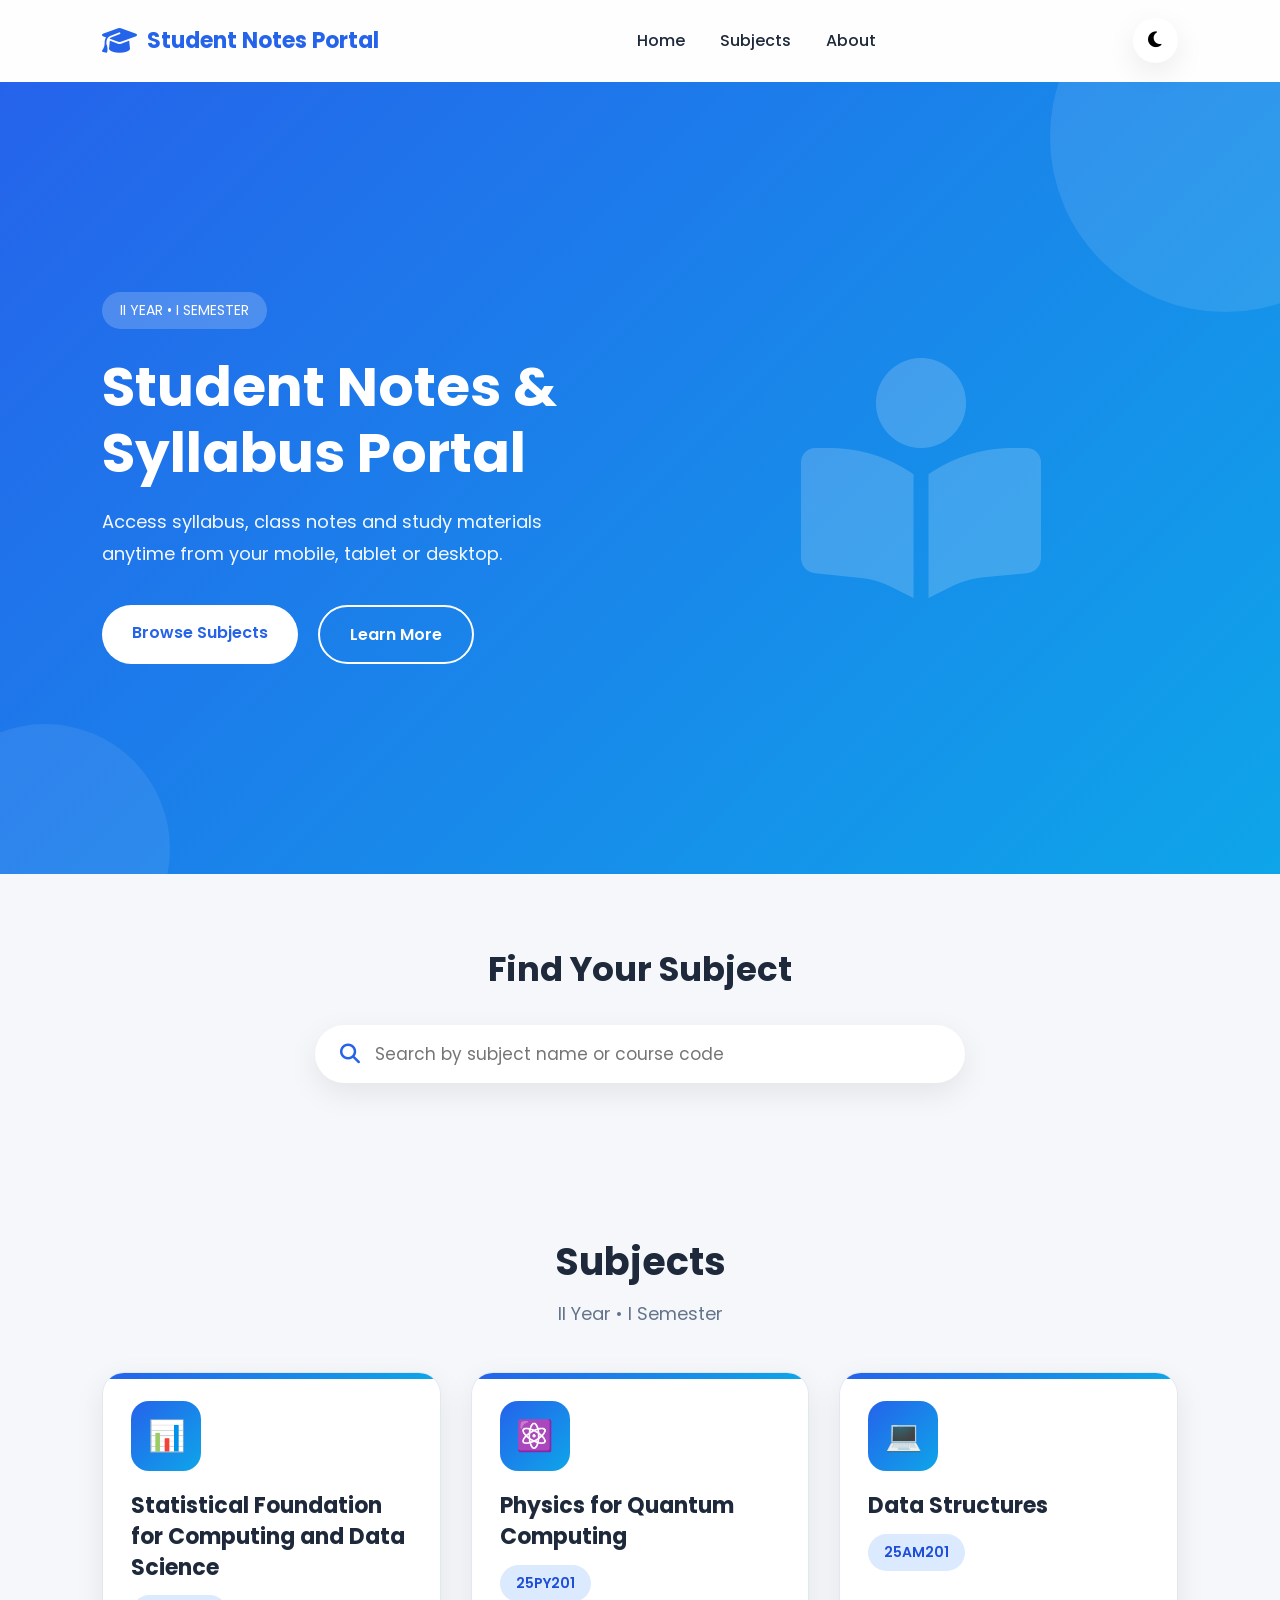
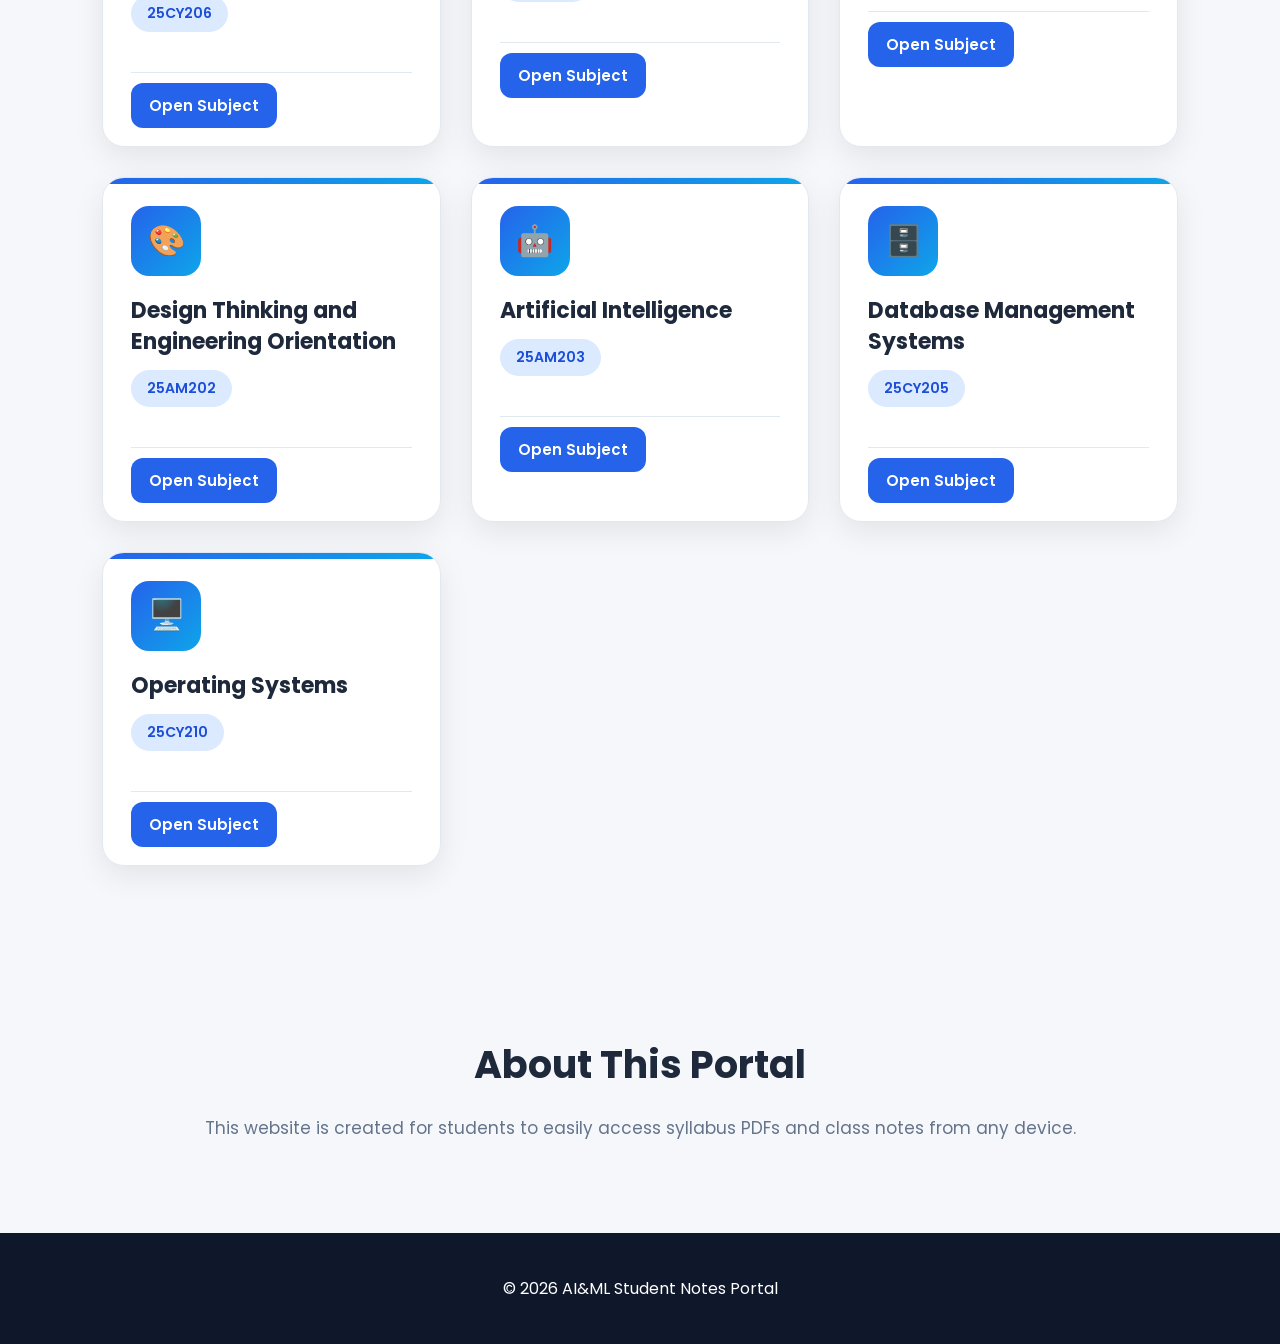
==== index.html @ 7b6be90b "Update index.html" ====
<!DOCTYPE html>
<html lang="en">

<head>

    <meta charset="UTF-8">
    <meta name="viewport" content="width=device-width, initial-scale=1.0">

    <title>Student Notes Portal</title>

    <meta name="description" content="II Year I Semester Student Notes Portal">

    <!-- Google Font -->

    <link rel="preconnect" href="https://fonts.googleapis.com">

    <link rel="preconnect" href="https://fonts.gstatic.com" crossorigin>

    <link href="https://fonts.googleapis.com/css2?family=Poppins:wght@300;400;500;600;700;800&display=swap" rel="stylesheet">

    <!-- Font Awesome -->

    <link rel="stylesheet"
        href="https://cdnjs.cloudflare.com/ajax/libs/font-awesome/6.7.2/css/all.min.css">

    <!-- CSS -->

    <link rel="stylesheet" href="css/style.css">

</head>

<body>

    <!-- ================= NAVBAR ================= -->

    <header class="navbar">

        <div class="logo">

            <i class="fa-solid fa-graduation-cap"></i>

            <span>Student Notes Portal</span>

        </div>

        <nav>

            <ul id="navMenu">

                <li><a href="#">Home</a></li>

                <li><a href="#subjects">Subjects</a></li>

                <li><a href="#about">About</a></li>

            </ul>

        </nav>

        <button id="themeToggle">

            <i class="fa-solid fa-moon"></i>

        </button>

        <button id="menuBtn">

            <i class="fa-solid fa-bars"></i>

        </button>

    </header>



    <!-- ================= HERO ================= -->

    <section class="hero">

        <div class="hero-text">

            <span class="semester">

                II YEAR • I SEMESTER

            </span>

            <h1>

                Student Notes & Syllabus Portal

            </h1>

            <p>

                Access syllabus, class notes and study materials
                anytime from your mobile, tablet or desktop.

            </p>

            <div class="hero-buttons">

                <a href="#subjects" class="primary-btn">

                    Browse Subjects

                </a>

                <a href="#about" class="secondary-btn">

                    Learn More

                </a>

            </div>

        </div>

        <div class="hero-image">

            <i class="fa-solid fa-book-open-reader"></i>

        </div>

    </section>



    <!-- ================= SEARCH ================= -->

    <section class="search-section">

        <h2>

            Find Your Subject

        </h2>

        <div class="search-box">

            <i class="fa-solid fa-magnifying-glass"></i>

            <input
                type="text"
                id="searchInput"
                placeholder="Search by subject name or course code">

        </div>

    </section>



    <!-- ================= SUBJECTS ================= -->

    <section id="subjects">

        <div class="section-heading">

            <h2>

                Subjects

            </h2>

            <p>

                II Year • I Semester

            </p>

        </div>

        <!-- JavaScript will generate all cards here -->

        <div id="subjectsContainer" class="subjects-grid"></div>

    </section>



    <!-- ================= ABOUT ================= -->

    <section id="about">

        <h2>

            About This Portal

        </h2>

        <p>

            This website is created for students to easily access
            syllabus PDFs and class notes from any device.

        </p>

    </section>



    <!-- ================= FOOTER ================= -->

    <footer>

        <p>

            © 2026 AI&ML Student Notes Portal

        </p>

    </footer>



    <!-- JavaScript -->

    <script src="js/subjects.js"></script>

    <script src="js/script.js"></script>

</body>

</html>
---- css/style.css ----
/* ===================================================
   STUDENT NOTES PORTAL
   STYLE.CSS - PART 1
   Author : ChatGPT
=================================================== */

/* Google Font */
@import url('https://fonts.googleapis.com/css2?family=Poppins:wght@300;400;500;600;700;800&display=swap');

/* =======================
        CSS VARIABLES
======================= */

:root{

    --primary:#2563eb;
    --primary-dark:#1d4ed8;
    --secondary:#0ea5e9;
    --success:#22c55e;
    --warning:#f59e0b;
    --danger:#ef4444;

    --background:#f5f7fb;
    --card:#ffffff;
    --text:#1e293b;
    --text-light:#64748b;
    --border:#e2e8f0;

    --shadow:0 10px 30px rgba(0,0,0,.08);

    --radius:18px;

    --transition:.3s ease;

}

/* Dark Mode */

body.dark{

    --background:#0f172a;
    --card:#1e293b;
    --text:#ffffff;
    --text-light:#cbd5e1;
    --border:#334155;

}

/* =======================
        RESET
======================= */

*{
    margin:0;
    padding:0;
    box-sizing:border-box;
}

html{
    scroll-behavior:smooth;
}

body{

    font-family:"Poppins",sans-serif;

    background:var(--background);

    color:var(--text);

    transition:.3s;

    overflow-x:hidden;

}

/* Scrollbar */

::-webkit-scrollbar{

    width:10px;

}

::-webkit-scrollbar-thumb{

    background:var(--primary);

    border-radius:20px;

}

/* =======================
        NAVBAR
======================= */

.navbar{

    position:sticky;

    top:0;

    z-index:999;

    display:flex;

    justify-content:space-between;

    align-items:center;

    padding:18px 8%;

    background:rgba(255,255,255,.85);

    backdrop-filter:blur(15px);

    border-bottom:1px solid rgba(255,255,255,.2);

}

.dark .navbar{

    background:rgba(15,23,42,.85);

}

.logo{

    display:flex;

    align-items:center;

    gap:10px;

    font-size:22px;

    font-weight:700;

    color:var(--primary);

}

.logo i{

    font-size:28px;

}

nav ul{

    display:flex;

    list-style:none;

    gap:35px;

}

nav ul li a{

    text-decoration:none;

    color:var(--text);

    font-weight:500;

    transition:.3s;

}

nav ul li a:hover{

    color:var(--primary);

}

#themeToggle,
#menuBtn{

    border:none;

    background:var(--card);

    width:45px;

    height:45px;

    border-radius:50%;

    cursor:pointer;

    font-size:18px;

    box-shadow:var(--shadow);

    transition:.3s;

}

#themeToggle:hover,
#menuBtn:hover{

    transform:scale(1.08);

}

#menuBtn{

    display:none;

}

/* =======================
          HERO
======================= */

.hero{

    min-height:88vh;

    display:grid;

    grid-template-columns:1fr 1fr;

    align-items:center;

    gap:50px;

    padding:80px 8%;

    background:linear-gradient(135deg,#2563eb,#0ea5e9);

    color:white;

    position:relative;

    overflow:hidden;

}

/* floating circles */

.hero::before{

    content:"";

    position:absolute;

    width:350px;

    height:350px;

    background:rgba(255,255,255,.1);

    border-radius:50%;

    top:-120px;

    right:-120px;

}

.hero::after{

    content:"";

    position:absolute;

    width:250px;

    height:250px;

    background:rgba(255,255,255,.08);

    border-radius:50%;

    bottom:-100px;

    left:-80px;

}

.semester{

    display:inline-block;

    background:rgba(255,255,255,.2);

    padding:8px 18px;

    border-radius:30px;

    margin-bottom:25px;

    font-size:14px;

}

.hero h1{

    font-size:55px;

    line-height:1.2;

    margin-bottom:20px;

}

.hero p{

    font-size:18px;

    line-height:1.8;

    opacity:.95;

    max-width:550px;

}

.hero-buttons{

    margin-top:35px;

    display:flex;

    gap:20px;

}

.primary-btn,
.secondary-btn{

    text-decoration:none;

    padding:15px 30px;

    border-radius:50px;

    font-weight:600;

    transition:.3s;

}

.primary-btn{

    background:white;

    color:var(--primary);

}

.primary-btn:hover{

    transform:translateY(-4px);

}

.secondary-btn{

    border:2px solid white;

    color:white;

}

.secondary-btn:hover{

    background:white;

    color:var(--primary);

}

.hero-image{

    display:flex;

    justify-content:center;

    align-items:center;

}

.hero-image i{

    font-size:240px;

    opacity:.18;

}

/* =======================
        SEARCH
======================= */

.search-section{

    padding:70px 8%;

    text-align:center;

}

.search-section h2{

    font-size:34px;

    margin-bottom:30px;

}

.search-box{

    max-width:650px;

    margin:auto;

    display:flex;

    align-items:center;

    background:var(--card);

    border-radius:60px;

    box-shadow:var(--shadow);

    padding:16px 25px;

}

.search-box i{

    color:var(--primary);

    margin-right:15px;

    font-size:20px;

}

.search-box input{

    border:none;

    outline:none;

    width:100%;

    background:transparent;

    color:var(--text);

    font-size:17px;

    font-family:"Poppins",sans-serif;

}
/* ===================================================
   STYLE.CSS - PART 2
   SUBJECT CARDS + FOOTER + RESPONSIVE
===================================================*/

/* =======================
      SECTION TITLE
======================= */

.section-heading{
    text-align:center;
    margin-bottom:45px;
}

.section-heading h2{
    font-size:38px;
    color:var(--text);
}

.section-heading p{
    color:var(--text-light);
    margin-top:10px;
    font-size:18px;
}

/* =======================
        SUBJECTS
======================= */

#subjects{
    padding:80px 8%;
}

.subjects-grid{

    display:grid;

    grid-template-columns:repeat(auto-fit,minmax(320px,1fr));

    gap:30px;

}

/* =======================
      SUBJECT CARD
======================= */

.subject-card{

    background:var(--card);

    border-radius:22px;

    padding:28px;

    box-shadow:var(--shadow);

    transition:.35s;

    border:1px solid var(--border);

    position:relative;

    overflow:hidden;

}

/* Top Blue Bar */

.subject-card::before{

    content:"";

    position:absolute;

    top:0;
    left:0;

    width:100%;
    height:6px;

    background:linear-gradient(90deg,#2563eb,#0ea5e9);

}

.subject-card:hover{

    transform:translateY(-10px);

    box-shadow:0 20px 45px rgba(37,99,235,.18);

}

.subject-icon{

    width:70px;
    height:70px;

    border-radius:18px;

    background:linear-gradient(135deg,#2563eb,#0ea5e9);

    color:#fff;

    display:flex;

    justify-content:center;

    align-items:center;

    font-size:30px;

    margin-bottom:20px;

}

.subject-card h3{

    font-size:22px;

    line-height:1.4;

    margin-bottom:12px;

    color:var(--text);

}

.course-code{

    display:inline-block;

    background:#dbeafe;

    color:#1d4ed8;

    padding:8px 16px;

    border-radius:30px;

    font-size:14px;

    font-weight:600;

    margin-bottom:20px;

}

.dark .course-code{

    background:#1e40af;

    color:white;

}

/* =======================
      ACTION BOX
======================= */

.action-box{

    margin-top:20px;

    padding-top:20px;

    border-top:1px solid var(--border);

}

.action-title{

    font-weight:600;

    margin-bottom:12px;

    color:var(--text);

}

/* =======================
      BUTTONS
======================= */

.button-group{

    display:flex;

    flex-wrap:wrap;

    gap:12px;

}

.btn{

    flex:1;

    min-width:130px;

    text-align:center;

    text-decoration:none;

    padding:12px 18px;

    border-radius:12px;

    font-weight:600;

    transition:.3s;

    font-size:15px;

}

/* View Online */

.btn-view{

    background:#2563eb;

    color:white;

}

.btn-view:hover{

    background:#1d4ed8;

}

/* Download */

.btn-download{

    background:#22c55e;

    color:white;

}

.btn-download:hover{

    background:#16a34a;

}

/* View Notes */

.btn-notes{

    background:#7c3aed;

    color:white;

}

.btn-notes:hover{

    background:#6d28d9;

}

/* =======================
   NOTES NOT AVAILABLE
======================= */

.notes-unavailable{

    margin-top:15px;

    background:#fef3c7;

    color:#92400e;

    border-radius:12px;

    padding:14px;

    font-weight:600;

    display:flex;

    align-items:center;

    gap:10px;

}

.dark .notes-unavailable{

    background:#78350f;

    color:#fde68a;

}

/* =======================
      BADGE
======================= */

.new-badge{

    display:inline-block;

    margin-left:10px;

    background:#ef4444;

    color:white;

    padding:5px 10px;

    border-radius:20px;

    font-size:12px;

    font-weight:600;

}

/* =======================
      ABOUT SECTION
======================= */

#about{

    padding:90px 8%;

    text-align:center;

}

#about h2{

    font-size:38px;

    margin-bottom:20px;

}

#about p{

    max-width:900px;

    margin:auto;

    color:var(--text-light);

    line-height:1.8;

    font-size:17px;

}

/* =======================
        FOOTER
======================= */

footer{

    background:#0f172a;

    color:white;

    text-align:center;

    padding:35px;

}

footer p{

    margin:8px 0;

}

/* =======================
      MOBILE
======================= */

@media(max-width:992px){

.hero{

    grid-template-columns:1fr;

    text-align:center;

    padding:70px 6%;

}

.hero-image{

    order:-1;

}

.hero h1{

    font-size:42px;

}

.hero-image i{

    font-size:150px;

}

.navbar{

    padding:15px 5%;

}

}

@media(max-width:768px){

nav ul{

    position:absolute;

    top:75px;

    right:15px;

    width:240px;

    background:var(--card);

    flex-direction:column;

    border-radius:15px;

    box-shadow:var(--shadow);

    display:none;

    padding:20px;

}

nav ul.active{

    display:flex;

}

#menuBtn{

    display:block;

}

.hero{

    min-height:auto;

}

.hero h1{

    font-size:34px;

}

.hero p{

    font-size:16px;

}

.hero-buttons{

    flex-direction:column;

}

.primary-btn,
.secondary-btn{

    width:100%;

}

.search-box{

    padding:14px 18px;

}

.subjects-grid{

    grid-template-columns:1fr;

}

.subject-card{

    padding:22px;

}

.button-group{

    flex-direction:column;

}

.btn{

    width:100%;

}

.section-heading h2{

    font-size:30px;

}

}

@media(max-width:480px){

.logo{

    font-size:18px;

}

.hero h1{

    font-size:28px;

}

.search-section h2{

    font-size:28px;

}

#about h2{

    font-size:30px;

}

}
/* ==========================================
   STYLE.CSS - PART 3
   ANIMATIONS + DARK MODE + FINAL STYLING
==========================================*/

/* Card Animation */

.subject-card{

    opacity:0;

    transform:translateY(40px);

    animation:fadeUp .8s forwards;

}

.subject-card:nth-child(1){animation-delay:.1s;}
.subject-card:nth-child(2){animation-delay:.2s;}
.subject-card:nth-child(3){animation-delay:.3s;}
.subject-card:nth-child(4){animation-delay:.4s;}
.subject-card:nth-child(5){animation-delay:.5s;}
.subject-card:nth-child(6){animation-delay:.6s;}
.subject-card:nth-child(7){animation-delay:.7s;}

@keyframes fadeUp{

from{

opacity:0;

transform:translateY(40px);

}

to{

opacity:1;

transform:translateY(0);

}

}

/* Floating Hero Icon */

.hero-image{

animation:float 4s ease-in-out infinite;

}

@keyframes float{

0%{

transform:translateY(0px);

}

50%{

transform:translateY(-18px);

}

100%{

transform:translateY(0px);

}

}

/* Button Hover */

.btn{

transition:.3s;

}

.btn:hover{

transform:translateY(-3px);

box-shadow:0 10px 25px rgba(0,0,0,.15);

}

/* Smooth transition */

*{

transition:
background .3s,
color .3s,
border-color .3s;

}

/* Dark Mode */

body.dark{

background:#0f172a;

color:white;

}

body.dark .subject-card{

background:#1e293b;

border:1px solid #334155;

}

body.dark footer{

background:#020617;

}

body.dark .search-box{

background:#1e293b;

}

body.dark input{

color:white;

}

body.dark nav ul{

background:#1e293b;

}

/* Footer Links */

footer a{

color:white;

text-decoration:none;

}

footer a:hover{

color:#60a5fa;

}

/* Selection */

::selection{

background:#2563eb;

color:white;

}

/* Image Safety */

img{

max-width:100%;

display:block;

}

/* Utilities */

.text-center{

text-align:center;

}

.mt-1{

margin-top:10px;

}

.mt-2{

margin-top:20px;

}

.mt-3{

margin-top:30px;

}

.hidden{

display:none;

}

.show{

display:block;

}
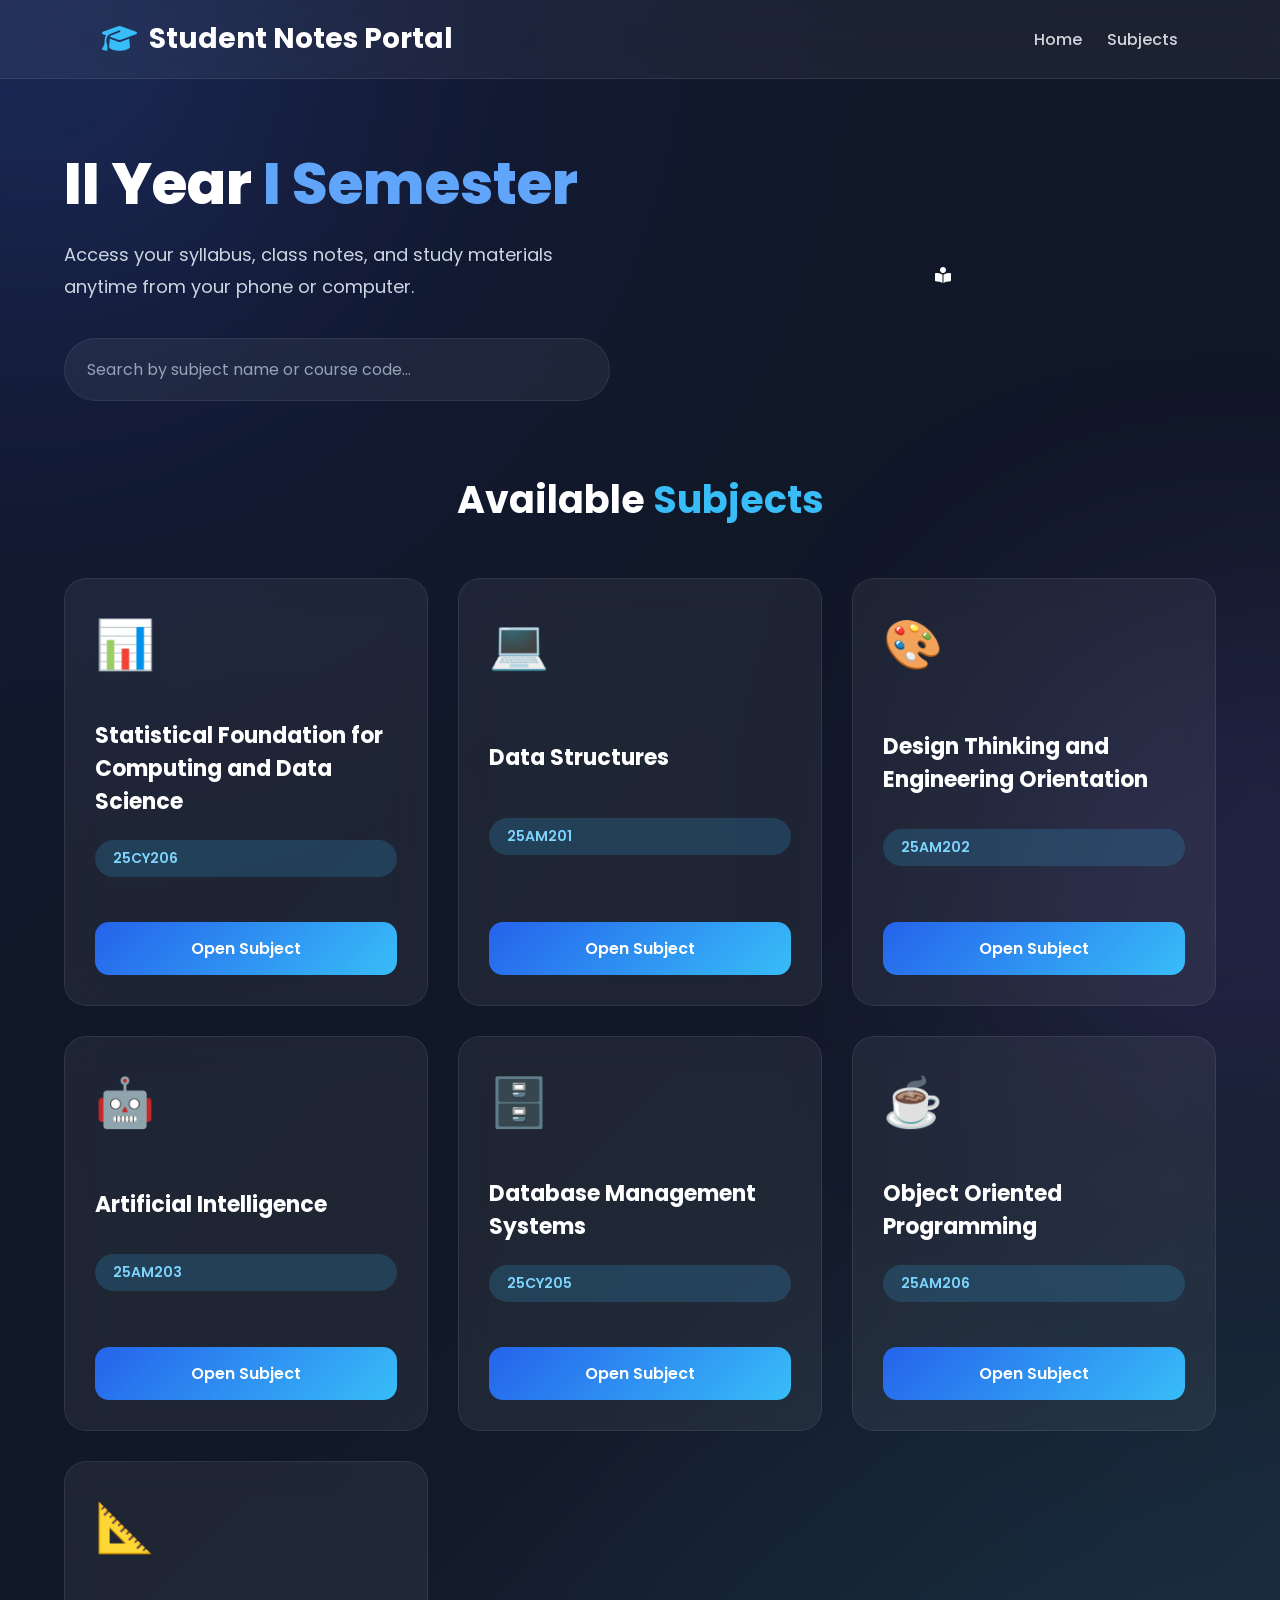
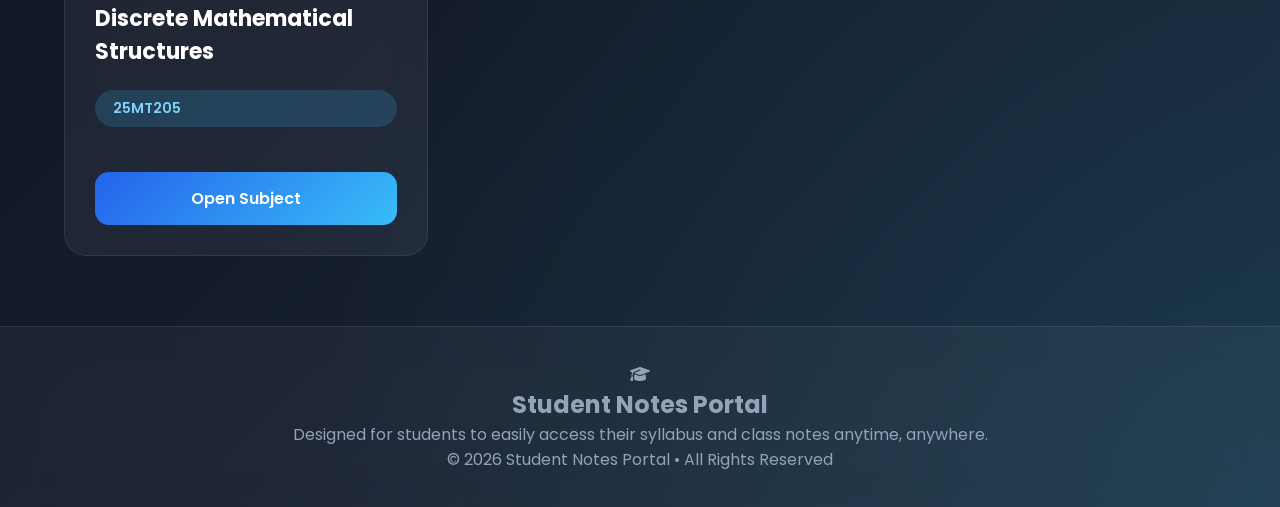
==== commit 7a993a73: "Update index.html" ====
--- a/index.html
+++ b/index.html
@@ -3,222 +3,198 @@
 
 <head>
 
-    <meta charset="UTF-8">
-    <meta name="viewport" content="width=device-width, initial-scale=1.0">
-
-    <title>Student Notes Portal</title>
-
-    <meta name="description" content="II Year I Semester Student Notes Portal">
-
-    <!-- Google Font -->
-
-    <link rel="preconnect" href="https://fonts.googleapis.com">
-
-    <link rel="preconnect" href="https://fonts.gstatic.com" crossorigin>
-
-    <link href="https://fonts.googleapis.com/css2?family=Poppins:wght@300;400;500;600;700;800&display=swap" rel="stylesheet">
-
-    <!-- Font Awesome -->
-
-    <link rel="stylesheet"
-        href="https://cdnjs.cloudflare.com/ajax/libs/font-awesome/6.7.2/css/all.min.css">
-
-    <!-- CSS -->
-
-    <link rel="stylesheet" href="css/style.css">
+<meta charset="UTF-8">
+
+<meta name="viewport" content="width=device-width, initial-scale=1.0">
+
+<title>Student Notes Portal</title>
+
+<link rel="preconnect" href="https://fonts.googleapis.com">
+
+<link rel="preconnect" href="https://fonts.gstatic.com" crossorigin>
+
+<link href="https://fonts.googleapis.com/css2?family=Poppins:wght@300;400;500;600;700;800&display=swap" rel="stylesheet">
+
+<link rel="stylesheet"
+href="https://cdnjs.cloudflare.com/ajax/libs/font-awesome/6.7.2/css/all.min.css">
+
+<link rel="stylesheet" href="css/style.css">
 
 </head>
 
 <body>
 
-    <!-- ================= NAVBAR ================= -->
-
-    <header class="navbar">
-
-        <div class="logo">
-
-            <i class="fa-solid fa-graduation-cap"></i>
-
-            <span>Student Notes Portal</span>
-
-        </div>
-
-        <nav>
-
-            <ul id="navMenu">
-
-                <li><a href="#">Home</a></li>
-
-                <li><a href="#subjects">Subjects</a></li>
-
-                <li><a href="#about">About</a></li>
-
-            </ul>
-
-        </nav>
-
-        <button id="themeToggle">
-
-            <i class="fa-solid fa-moon"></i>
-
-        </button>
-
-        <button id="menuBtn">
-
-            <i class="fa-solid fa-bars"></i>
-
-        </button>
-
-    </header>
-
-
-
-    <!-- ================= HERO ================= -->
-
-    <section class="hero">
-
-        <div class="hero-text">
-
-            <span class="semester">
-
-                II YEAR • I SEMESTER
-
-            </span>
-
-            <h1>
-
-                Student Notes & Syllabus Portal
-
-            </h1>
-
-            <p>
-
-                Access syllabus, class notes and study materials
-                anytime from your mobile, tablet or desktop.
-
-            </p>
-
-            <div class="hero-buttons">
-
-                <a href="#subjects" class="primary-btn">
-
-                    Browse Subjects
-
-                </a>
-
-                <a href="#about" class="secondary-btn">
-
-                    Learn More
-
-                </a>
-
-            </div>
-
-        </div>
-
-        <div class="hero-image">
-
-            <i class="fa-solid fa-book-open-reader"></i>
-
-        </div>
-
-    </section>
-
-
-
-    <!-- ================= SEARCH ================= -->
-
-    <section class="search-section">
-
-        <h2>
-
-            Find Your Subject
-
-        </h2>
-
-        <div class="search-box">
-
-            <i class="fa-solid fa-magnifying-glass"></i>
-
-            <input
-                type="text"
-                id="searchInput"
-                placeholder="Search by subject name or course code">
-
-        </div>
-
-    </section>
-
-
-
-    <!-- ================= SUBJECTS ================= -->
-
-    <section id="subjects">
-
-        <div class="section-heading">
-
-            <h2>
-
-                Subjects
-
-            </h2>
-
-            <p>
-
-                II Year • I Semester
-
-            </p>
-
-        </div>
-
-        <!-- JavaScript will generate all cards here -->
-
-        <div id="subjectsContainer" class="subjects-grid"></div>
-
-    </section>
-
-
-
-    <!-- ================= ABOUT ================= -->
-
-    <section id="about">
-
-        <h2>
-
-            About This Portal
-
-        </h2>
-
-        <p>
-
-            This website is created for students to easily access
-            syllabus PDFs and class notes from any device.
-
-        </p>
-
-    </section>
-
-
-
-    <!-- ================= FOOTER ================= -->
-
-    <footer>
-
-        <p>
-
-            © 2026 AI&ML Student Notes Portal
-
-        </p>
-
-    </footer>
-
-
-
-    <!-- JavaScript -->
-
-    <script src="js/subjects.js"></script>
-
-    <script src="js/script.js"></script>
+
+<!-- ===========================
+     NAVBAR
+=========================== -->
+
+<header class="navbar">
+
+<div class="logo">
+
+<i class="fa-solid fa-graduation-cap"></i>
+
+<span>Student Notes Portal</span>
+
+</div>
+
+<div class="menu-btn" id="menuBtn">
+
+<i class="fa-solid fa-bars"></i>
+
+</div>
+
+<ul class="nav-links" id="navMenu">
+
+<li>
+
+<a href="index.html">
+
+Home
+
+</a>
+
+</li>
+
+<li>
+
+<a href="#subjects">
+
+Subjects
+
+</a>
+
+</li>
+
+</ul>
+
+</header>
+
+
+
+<!-- ===========================
+     HERO
+=========================== -->
+
+<section class="hero">
+
+<div class="hero-text">
+
+<h1>
+
+II Year
+
+<span>
+
+I Semester
+
+</span>
+
+</h1>
+
+<p>
+
+Access your syllabus, class notes, and study materials anytime from your phone or computer.
+
+</p>
+
+<div class="search-box">
+
+<input
+
+type="text"
+
+id="searchInput"
+
+placeholder="Search by subject name or course code...">
+
+</div>
+
+</div>
+
+<div class="hero-image">
+
+<div class="hero-circle">
+
+<i class="fa-solid fa-book-open-reader"></i>
+
+</div>
+
+</div>
+
+</section>
+
+
+
+<!-- ===========================
+     SUBJECTS
+=========================== -->
+
+<section
+class="subjects-section"
+id="subjects">
+
+<h2 class="section-title">
+
+Available
+
+<span>
+
+Subjects
+
+</span>
+
+</h2>
+
+<div id="subjectsContainer">
+
+<!-- JS loads cards here -->
+
+</div>
+
+</section>
+<!-- ===========================
+     FOOTER
+=========================== -->
+
+<footer>
+
+<div class="footer-container">
+
+<div class="footer-logo">
+
+<i class="fa-solid fa-graduation-cap"></i>
+
+<h2>Student Notes Portal</h2>
+
+</div>
+
+<p>
+
+Designed for students to easily access their syllabus and class notes anytime, anywhere.
+
+</p>
+
+<div class="footer-bottom">
+
+© 2026 Student Notes Portal • All Rights Reserved
+
+</div>
+
+</div>
+
+</footer>
+
+
+
+<!-- ===========================
+     JAVASCRIPT
+=========================== -->
+
+<script src="js/subjects.js"></script>
+
+<script src="js/script.js"></script>
 
 </body>
 
--- a/css/style.css
+++ b/css/style.css
@@ -1,59 +1,24 @@
-/* ===================================================
+/* ===========================================================
    STUDENT NOTES PORTAL
-   STYLE.CSS - PART 1
-   Author : ChatGPT
-=================================================== */
-
-/* Google Font */
+   MODERN GLASSMORPHISM UI
+   PART 1
+=========================================================== */
+
+/* =========================
+   GOOGLE FONT
+========================= */
+
 @import url('https://fonts.googleapis.com/css2?family=Poppins:wght@300;400;500;600;700;800&display=swap');
 
-/* =======================
-        CSS VARIABLES
-======================= */
-
-:root{
-
-    --primary:#2563eb;
-    --primary-dark:#1d4ed8;
-    --secondary:#0ea5e9;
-    --success:#22c55e;
-    --warning:#f59e0b;
-    --danger:#ef4444;
-
-    --background:#f5f7fb;
-    --card:#ffffff;
-    --text:#1e293b;
-    --text-light:#64748b;
-    --border:#e2e8f0;
-
-    --shadow:0 10px 30px rgba(0,0,0,.08);
-
-    --radius:18px;
-
-    --transition:.3s ease;
-
-}
-
-/* Dark Mode */
-
-body.dark{
-
-    --background:#0f172a;
-    --card:#1e293b;
-    --text:#ffffff;
-    --text-light:#cbd5e1;
-    --border:#334155;
-
-}
-
-/* =======================
-        RESET
-======================= */
+/* =========================
+   RESET
+========================= */
 
 *{
     margin:0;
     padding:0;
     box-sizing:border-box;
+    font-family:'Poppins',sans-serif;
 }
 
 html{
@@ -62,1170 +27,1310 @@
 
 body{
 
-    font-family:"Poppins",sans-serif;
-
-    background:var(--background);
-
-    color:var(--text);
+    min-height:100vh;
+
+    background:
+    radial-gradient(circle at top left,#4f46e520 0%,transparent 35%),
+    radial-gradient(circle at bottom right,#06b6d420 0%,transparent 40%),
+    linear-gradient(135deg,#0f172a,#111827,#1e293b);
+
+    color:#ffffff;
+
+    overflow-x:hidden;
+
+}
+
+/* =========================
+   SCROLLBAR
+========================= */
+
+::-webkit-scrollbar{
+
+    width:10px;
+
+}
+
+::-webkit-scrollbar-track{
+
+    background:#111827;
+
+}
+
+::-webkit-scrollbar-thumb{
+
+    background:#6366f1;
+
+    border-radius:20px;
+
+}
+
+::-webkit-scrollbar-thumb:hover{
+
+    background:#8b5cf6;
+
+}
+
+/* =========================
+   LINKS
+========================= */
+
+a{
+
+    text-decoration:none;
+
+    color:inherit;
+
+}
+
+/* =========================
+   CONTAINER
+========================= */
+
+.container{
+
+    width:90%;
+
+    max-width:1300px;
+
+    margin:auto;
+
+}
+
+/* =========================
+   NAVBAR
+========================= */
+
+.navbar{
+
+    position:sticky;
+
+    top:0;
+
+    z-index:1000;
+
+    display:flex;
+
+    justify-content:space-between;
+
+    align-items:center;
+
+    padding:18px 8%;
+
+    backdrop-filter:blur(18px);
+
+    background:rgba(255,255,255,.05);
+
+    border-bottom:1px solid rgba(255,255,255,.08);
+
+}
+
+.logo{
+
+    display:flex;
+
+    align-items:center;
+
+    gap:12px;
+
+    font-size:28px;
+
+    font-weight:700;
+
+    color:#ffffff;
+
+}
+
+.logo i{
+
+    color:#38bdf8;
+
+}
+
+.nav-links{
+
+    display:flex;
+
+    gap:25px;
+
+    list-style:none;
+
+}
+
+.nav-links a{
+
+    color:#d1d5db;
 
     transition:.3s;
 
-    overflow-x:hidden;
-
-}
-
-/* Scrollbar */
-
-::-webkit-scrollbar{
-
-    width:10px;
-
-}
-
-::-webkit-scrollbar-thumb{
-
-    background:var(--primary);
-
-    border-radius:20px;
-
-}
-
-/* =======================
-        NAVBAR
-======================= */
-
-.navbar{
-
-    position:sticky;
+    font-weight:500;
+
+}
+
+.nav-links a:hover{
+
+    color:#60a5fa;
+
+}
+
+.menu-btn{
+
+    display:none;
+
+    font-size:24px;
+
+    cursor:pointer;
+
+}
+
+/* =========================
+   HERO
+========================= */
+
+.hero{
+
+    width:90%;
+
+    max-width:1300px;
+
+    margin:70px auto;
+
+    display:grid;
+
+    grid-template-columns:1fr 1fr;
+
+    align-items:center;
+
+    gap:60px;
+
+}
+
+.hero-text h1{
+
+    font-size:58px;
+
+    line-height:1.2;
+
+    margin-bottom:20px;
+
+    font-weight:800;
+
+}
+
+.hero-text h1 span{
+
+    color:#60a5fa;
+
+}
+
+.hero-text p{
+
+    color:#cbd5e1;
+
+    font-size:18px;
+
+    line-height:1.8;
+
+    margin-bottom:35px;
+
+}
+
+.hero-image{
+
+    display:flex;
+
+    justify-content:center;
+
+}
+
+.hero-image img{
+
+    width:100%;
+
+    max-width:500px;
+
+    animation:float 4s ease-in-out infinite;
+
+}
+
+/* =========================
+   SEARCH
+========================= */
+
+.search-box{
+
+    position:relative;
+
+    max-width:600px;
+
+    margin-top:30px;
+
+}
+
+.search-box input{
+
+    width:100%;
+
+    padding:18px 22px;
+
+    border-radius:60px;
+
+    border:1px solid rgba(255,255,255,.08);
+
+    outline:none;
+
+    background:rgba(255,255,255,.06);
+
+    backdrop-filter:blur(15px);
+
+    color:white;
+
+    font-size:16px;
+
+    transition:.3s;
+
+}
+
+.search-box input::placeholder{
+
+    color:#94a3b8;
+
+}
+
+.search-box input:focus{
+
+    border-color:#38bdf8;
+
+    box-shadow:0 0 25px rgba(56,189,248,.25);
+
+}
+
+/* =========================
+   BUTTONS
+========================= */
+
+.btn{
+
+    display:inline-flex;
+
+    align-items:center;
+
+    justify-content:center;
+
+    gap:10px;
+
+    padding:14px 24px;
+
+    border-radius:14px;
+
+    font-weight:600;
+
+    transition:.3s;
+
+    cursor:pointer;
+
+}
+
+.btn-view{
+
+    background:linear-gradient(135deg,#2563eb,#38bdf8);
+
+    color:white;
+
+}
+
+.btn-view:hover{
+
+    transform:translateY(-3px);
+
+    box-shadow:0 12px 25px rgba(37,99,235,.35);
+
+}
+
+.btn-download{
+
+    background:linear-gradient(135deg,#10b981,#22c55e);
+
+    color:white;
+
+}
+
+.btn-download:hover{
+
+    transform:translateY(-3px);
+
+    box-shadow:0 12px 25px rgba(16,185,129,.35);
+
+}
+
+/* =========================
+   GLASS CARD
+========================= */
+
+.subject-card{
+
+    background:rgba(255,255,255,.06);
+
+    border:1px solid rgba(255,255,255,.08);
+
+    backdrop-filter:blur(16px);
+
+    border-radius:22px;
+
+    padding:30px;
+
+    transition:.35s;
+
+}
+
+.subject-card:hover{
+
+    transform:translateY(-10px);
+
+    border-color:#38bdf8;
+
+    box-shadow:
+
+    0 18px 40px rgba(0,0,0,.25);
+
+}
+
+/* =========================
+   COURSE CODE
+========================= */
+
+.course-code{
+
+    display:inline-block;
+
+    margin-top:12px;
+
+    padding:8px 18px;
+
+    border-radius:30px;
+
+    background:rgba(56,189,248,.18);
+
+    color:#7dd3fc;
+
+    font-size:14px;
+
+    font-weight:600;
+
+}
+
+/* =========================
+   SUBJECT ICON
+========================= */
+
+.subject-icon{
+
+    font-size:48px;
+
+    margin-bottom:20px;
+
+}
+
+/* =========================
+   ACTION BOX
+========================= */
+
+.action-box{
+
+    margin-top:25px;
+
+}
+
+/* =========================
+   FLOAT ANIMATION
+========================= */
+
+@keyframes float{
+
+    0%{
+
+        transform:translateY(0px);
+
+    }
+
+    50%{
+
+        transform:translateY(-15px);
+
+    }
+
+    100%{
+
+        transform:translateY(0px);
+
+    }
+
+}
+/* ===========================================================
+   STUDENT NOTES PORTAL
+   MODERN GLASSMORPHISM UI
+   PART 2
+===========================================================*/
+
+
+/*=========================
+    SUBJECTS SECTION
+=========================*/
+
+.subjects-section{
+
+    width:90%;
+
+    max-width:1300px;
+
+    margin:70px auto;
+
+}
+
+.section-title{
+
+    text-align:center;
+
+    font-size:38px;
+
+    font-weight:700;
+
+    margin-bottom:50px;
+
+}
+
+.section-title span{
+
+    color:#38bdf8;
+
+}
+
+/*=========================
+    SUBJECT GRID
+=========================*/
+
+#subjectsContainer{
+
+    display:grid;
+
+    grid-template-columns:repeat(auto-fit,minmax(300px,1fr));
+
+    gap:30px;
+
+}
+
+.subject-card{
+
+    display:flex;
+
+    flex-direction:column;
+
+    justify-content:space-between;
+
+    min-height:270px;
+
+}
+
+.subject-card h3{
+
+    font-size:22px;
+
+    margin:18px 0 10px;
+
+    line-height:1.5;
+
+}
+
+.subject-card p{
+
+    color:#cbd5e1;
+
+    line-height:1.7;
+
+}
+
+.subject-card .btn{
+
+    width:100%;
+
+    margin-top:20px;
+
+}
+
+
+/*=========================
+    SUBJECT PAGE
+=========================*/
+
+.subject-hero{
+
+    width:90%;
+
+    max-width:1200px;
+
+    margin:60px auto 40px;
+
+    padding:45px;
+
+    border-radius:25px;
+
+    background:rgba(255,255,255,.06);
+
+    border:1px solid rgba(255,255,255,.08);
+
+    backdrop-filter:blur(18px);
+
+}
+
+.subject-hero h1{
+
+    font-size:42px;
+
+    margin-bottom:12px;
+
+}
+
+.semester{
+
+    display:inline-block;
+
+    margin-bottom:18px;
+
+    padding:8px 18px;
+
+    border-radius:30px;
+
+    background:rgba(37,99,235,.18);
+
+    color:#93c5fd;
+
+    font-size:14px;
+
+    font-weight:600;
+
+}
+
+#subjectCode{
+
+    color:#cbd5e1;
+
+    font-size:18px;
+
+}
+
+
+/*=========================
+    SUBJECT CONTENT
+=========================*/
+
+.subject-content{
+
+    width:90%;
+
+    max-width:1200px;
+
+    margin:auto;
+
+    display:grid;
+
+    gap:35px;
+
+}
+
+.subject-content .subject-card{
+
+    padding:35px;
+
+}
+
+.subject-content h2{
+
+    font-size:28px;
+
+    margin-bottom:25px;
+
+}
+
+.button-group{
+
+    display:flex;
+
+    gap:15px;
+
+    flex-wrap:wrap;
+
+}
+
+
+/*=========================
+    NOTES
+=========================*/
+
+#notesContainer{
+
+    display:grid;
+
+    gap:20px;
+
+}
+
+.notes-unavailable{
+
+    display:flex;
+
+    align-items:center;
+
+    gap:20px;
+
+    padding:25px;
+
+    border-radius:18px;
+
+    background:rgba(239,68,68,.12);
+
+    border:1px solid rgba(239,68,68,.35);
+
+}
+
+.notes-unavailable i{
+
+    font-size:45px;
+
+    color:#ef4444;
+
+}
+
+.notes-unavailable strong{
+
+    font-size:20px;
+
+}
+
+
+/*=========================
+    PDF VIEWER
+=========================*/
+
+.viewer-container{
+
+    width:92%;
+
+    max-width:1400px;
+
+    margin:35px auto;
+
+}
+
+.viewer-header{
+
+    display:flex;
+
+    justify-content:space-between;
+
+    align-items:center;
+
+    flex-wrap:wrap;
+
+    gap:20px;
+
+    margin-bottom:25px;
+
+}
+
+.viewer-header h2{
+
+    font-size:30px;
+
+}
+
+.viewer-buttons{
+
+    display:flex;
+
+    gap:15px;
+
+    flex-wrap:wrap;
+
+}
+
+#pdfFrame{
+
+    width:100%;
+
+    height:82vh;
+
+    border:none;
+
+    border-radius:22px;
+
+    background:white;
+
+    box-shadow:0 20px 45px rgba(0,0,0,.35);
+
+}
+
+
+/*=========================
+    FOOTER
+=========================*/
+
+footer{
+
+    margin-top:70px;
+
+    padding:35px 20px;
+
+    text-align:center;
+
+    color:#94a3b8;
+
+    border-top:1px solid rgba(255,255,255,.08);
+
+}
+
+
+/*=========================
+    MOBILE MENU
+=========================*/
+
+@media(max-width:900px){
+
+    .navbar{
+
+        padding:18px 20px;
+
+    }
+
+    .menu-btn{
+
+        display:block;
+
+    }
+
+    .nav-links{
+
+        position:absolute;
+
+        top:80px;
+
+        left:0;
+
+        width:100%;
+
+        background:#111827;
+
+        display:none;
+
+        flex-direction:column;
+
+        padding:25px;
+
+        gap:20px;
+
+        border-top:1px solid rgba(255,255,255,.08);
+
+    }
+
+    .nav-links.active{
+
+        display:flex;
+
+    }
+
+}
+
+
+/*=========================
+    TABLETS
+=========================*/
+
+@media(max-width:992px){
+
+    .hero{
+
+        grid-template-columns:1fr;
+
+        text-align:center;
+
+        gap:40px;
+
+    }
+
+    .hero-text h1{
+
+        font-size:42px;
+
+    }
+
+    .hero-image img{
+
+        max-width:360px;
+
+    }
+
+}
+
+
+/*=========================
+    MOBILE
+=========================*/
+
+@media(max-width:768px){
+
+    .hero{
+
+        margin:45px auto;
+
+    }
+
+    .hero-text h1{
+
+        font-size:34px;
+
+    }
+
+    .hero-text p{
+
+        font-size:16px;
+
+    }
+
+    .search-box input{
+
+        padding:15px 18px;
+
+    }
+
+    #subjectsContainer{
+
+        grid-template-columns:1fr;
+
+    }
+
+    .subject-card{
+
+        padding:25px;
+
+    }
+
+    .subject-hero{
+
+        padding:30px;
+
+    }
+
+    .subject-hero h1{
+
+        font-size:30px;
+
+    }
+
+    .button-group{
+
+        flex-direction:column;
+
+    }
+
+    .button-group .btn{
+
+        width:100%;
+
+    }
+
+    #pdfFrame{
+
+        height:70vh;
+
+    }
+
+}
+
+
+/*=========================
+    SMALL MOBILE
+=========================*/
+
+@media(max-width:480px){
+
+    .logo{
+
+        font-size:22px;
+
+    }
+
+    .hero-text h1{
+
+        font-size:28px;
+
+    }
+
+    .section-title{
+
+        font-size:28px;
+
+    }
+
+    .subject-card h3{
+
+        font-size:20px;
+
+    }
+
+    .viewer-header{
+
+        flex-direction:column;
+
+        align-items:flex-start;
+
+    }
+
+    .viewer-buttons{
+
+        width:100%;
+
+        flex-direction:column;
+
+    }
+
+    .viewer-buttons .btn{
+
+        width:100%;
+
+    }
+
+}
+/* ===========================================================
+   STUDENT NOTES PORTAL
+   MODERN GLASSMORPHISM UI
+   PART 3 (FINAL)
+===========================================================*/
+
+/* =========================
+   BACKGROUND GLOW EFFECTS
+========================= */
+
+body::before,
+body::after{
+    content:"";
+    position:fixed;
+    width:450px;
+    height:450px;
+    border-radius:50%;
+    filter:blur(140px);
+    opacity:.18;
+    z-index:-1;
+}
+
+body::before{
+    background:#3b82f6;
+    top:-180px;
+    left:-180px;
+}
+
+body::after{
+    background:#8b5cf6;
+    bottom:-180px;
+    right:-180px;
+}
+
+/* =========================
+   CARD SHINE EFFECT
+========================= */
+
+.subject-card{
+    position:relative;
+    overflow:hidden;
+}
+
+.subject-card::before{
+
+    content:"";
+
+    position:absolute;
 
     top:0;
 
-    z-index:999;
-
-    display:flex;
-
-    justify-content:space-between;
-
-    align-items:center;
-
-    padding:18px 8%;
-
-    background:rgba(255,255,255,.85);
-
-    backdrop-filter:blur(15px);
-
-    border-bottom:1px solid rgba(255,255,255,.2);
-
-}
-
-.dark .navbar{
-
-    background:rgba(15,23,42,.85);
-
-}
-
-.logo{
-
-    display:flex;
-
-    align-items:center;
-
-    gap:10px;
-
-    font-size:22px;
-
-    font-weight:700;
-
-    color:var(--primary);
-
-}
-
-.logo i{
-
-    font-size:28px;
-
-}
-
-nav ul{
-
-    display:flex;
-
-    list-style:none;
-
-    gap:35px;
-
-}
-
-nav ul li a{
-
-    text-decoration:none;
-
-    color:var(--text);
-
-    font-weight:500;
+    left:-150%;
+
+    width:60%;
+
+    height:100%;
+
+    background:linear-gradient(
+        120deg,
+        transparent,
+        rgba(255,255,255,.18),
+        transparent
+    );
+
+    transform:skewX(-25deg);
+
+    transition:.8s;
+
+}
+
+.subject-card:hover::before{
+
+    left:180%;
+
+}
+
+/* =========================
+   BUTTON ANIMATION
+========================= */
+
+.btn{
+
+    position:relative;
+
+    overflow:hidden;
+
+}
+
+.btn::after{
+
+    content:"";
+
+    position:absolute;
+
+    inset:0;
+
+    background:rgba(255,255,255,.15);
+
+    transform:translateX(-100%);
+
+    transition:.45s;
+
+}
+
+.btn:hover::after{
+
+    transform:translateX(100%);
+
+}
+
+/* =========================
+   HERO FADE
+========================= */
+
+.hero{
+
+    animation:fadeUp .9s ease;
+
+}
+
+.subjects-section{
+
+    animation:fadeUp 1.2s ease;
+
+}
+
+.subject-content{
+
+    animation:fadeUp .9s ease;
+
+}
+
+.viewer-container{
+
+    animation:fadeUp .9s ease;
+
+}
+
+/* =========================
+   SUBJECT CARD ANIMATION
+========================= */
+
+.subject-card{
+
+    animation:zoomCard .6s ease;
+
+}
+
+@keyframes zoomCard{
+
+    from{
+
+        opacity:0;
+
+        transform:scale(.92);
+
+    }
+
+    to{
+
+        opacity:1;
+
+        transform:scale(1);
+
+    }
+
+}
+
+/* =========================
+   FADE ANIMATION
+========================= */
+
+@keyframes fadeUp{
+
+    from{
+
+        opacity:0;
+
+        transform:translateY(40px);
+
+    }
+
+    to{
+
+        opacity:1;
+
+        transform:translateY(0);
+
+    }
+
+}
+
+/* =========================
+   PDF VIEWER
+========================= */
+
+#pdfFrame{
+
+    transition:.35s;
+
+}
+
+#pdfFrame:hover{
+
+    box-shadow:
+        0 20px 50px rgba(59,130,246,.18);
+
+}
+
+/* =========================
+   INPUTS
+========================= */
+
+input,
+button,
+textarea{
+
+    font-family:'Poppins',sans-serif;
+
+}
+
+input{
 
     transition:.3s;
 
 }
 
-nav ul li a:hover{
-
-    color:var(--primary);
-
-}
-
-#themeToggle,
-#menuBtn{
-
-    border:none;
-
-    background:var(--card);
-
-    width:45px;
-
-    height:45px;
-
-    border-radius:50%;
-
-    cursor:pointer;
-
-    font-size:18px;
-
-    box-shadow:var(--shadow);
-
-    transition:.3s;
-
-}
-
-#themeToggle:hover,
-#menuBtn:hover{
-
-    transform:scale(1.08);
-
-}
-
-#menuBtn{
-
-    display:none;
-
-}
-
-/* =======================
-          HERO
-======================= */
-
-.hero{
-
-    min-height:88vh;
-
-    display:grid;
-
-    grid-template-columns:1fr 1fr;
-
-    align-items:center;
-
-    gap:50px;
-
-    padding:80px 8%;
-
-    background:linear-gradient(135deg,#2563eb,#0ea5e9);
-
-    color:white;
-
-    position:relative;
-
-    overflow:hidden;
-
-}
-
-/* floating circles */
-
-.hero::before{
-
-    content:"";
-
-    position:absolute;
-
-    width:350px;
-
-    height:350px;
-
-    background:rgba(255,255,255,.1);
-
-    border-radius:50%;
-
-    top:-120px;
-
-    right:-120px;
-
-}
-
-.hero::after{
-
-    content:"";
-
-    position:absolute;
-
-    width:250px;
-
-    height:250px;
-
-    background:rgba(255,255,255,.08);
-
-    border-radius:50%;
-
-    bottom:-100px;
-
-    left:-80px;
-
-}
-
-.semester{
-
-    display:inline-block;
-
-    background:rgba(255,255,255,.2);
-
-    padding:8px 18px;
-
-    border-radius:30px;
-
-    margin-bottom:25px;
-
-    font-size:14px;
-
-}
-
-.hero h1{
-
-    font-size:55px;
-
-    line-height:1.2;
-
-    margin-bottom:20px;
-
-}
-
-.hero p{
-
-    font-size:18px;
-
-    line-height:1.8;
-
-    opacity:.95;
-
-    max-width:550px;
-
-}
-
-.hero-buttons{
-
-    margin-top:35px;
-
-    display:flex;
-
-    gap:20px;
-
-}
-
-.primary-btn,
-.secondary-btn{
-
-    text-decoration:none;
-
-    padding:15px 30px;
-
-    border-radius:50px;
-
-    font-weight:600;
-
-    transition:.3s;
-
-}
-
-.primary-btn{
-
-    background:white;
-
-    color:var(--primary);
-
-}
-
-.primary-btn:hover{
-
-    transform:translateY(-4px);
-
-}
-
-.secondary-btn{
-
-    border:2px solid white;
-
-    color:white;
-
-}
-
-.secondary-btn:hover{
-
-    background:white;
-
-    color:var(--primary);
-
-}
-
-.hero-image{
-
-    display:flex;
-
-    justify-content:center;
-
-    align-items:center;
-
-}
-
-.hero-image i{
-
-    font-size:240px;
-
-    opacity:.18;
-
-}
-
-/* =======================
-        SEARCH
-======================= */
-
-.search-section{
-
-    padding:70px 8%;
-
-    text-align:center;
-
-}
-
-.search-section h2{
-
-    font-size:34px;
-
-    margin-bottom:30px;
-
-}
-
-.search-box{
-
-    max-width:650px;
-
-    margin:auto;
-
-    display:flex;
-
-    align-items:center;
-
-    background:var(--card);
-
-    border-radius:60px;
-
-    box-shadow:var(--shadow);
-
-    padding:16px 25px;
-
-}
-
-.search-box i{
-
-    color:var(--primary);
-
-    margin-right:15px;
-
-    font-size:20px;
-
-}
-
-.search-box input{
-
-    border:none;
-
-    outline:none;
-
-    width:100%;
-
-    background:transparent;
-
-    color:var(--text);
-
-    font-size:17px;
-
-    font-family:"Poppins",sans-serif;
-
-}
-/* ===================================================
-   STYLE.CSS - PART 2
-   SUBJECT CARDS + FOOTER + RESPONSIVE
-===================================================*/
-
-/* =======================
-      SECTION TITLE
-======================= */
-
-.section-heading{
-    text-align:center;
-    margin-bottom:45px;
-}
-
-.section-heading h2{
-    font-size:38px;
-    color:var(--text);
-}
-
-.section-heading p{
-    color:var(--text-light);
-    margin-top:10px;
-    font-size:18px;
-}
-
-/* =======================
-        SUBJECTS
-======================= */
-
-#subjects{
-    padding:80px 8%;
-}
-
-.subjects-grid{
-
-    display:grid;
-
-    grid-template-columns:repeat(auto-fit,minmax(320px,1fr));
-
-    gap:30px;
-
-}
-
-/* =======================
-      SUBJECT CARD
-======================= */
-
-.subject-card{
-
-    background:var(--card);
-
-    border-radius:22px;
-
-    padding:28px;
-
-    box-shadow:var(--shadow);
-
-    transition:.35s;
-
-    border:1px solid var(--border);
-
-    position:relative;
-
-    overflow:hidden;
-
-}
-
-/* Top Blue Bar */
-
-.subject-card::before{
-
-    content:"";
-
-    position:absolute;
-
-    top:0;
-    left:0;
-
-    width:100%;
-    height:6px;
-
-    background:linear-gradient(90deg,#2563eb,#0ea5e9);
-
-}
-
-.subject-card:hover{
-
-    transform:translateY(-10px);
-
-    box-shadow:0 20px 45px rgba(37,99,235,.18);
-
-}
-
-.subject-icon{
-
-    width:70px;
-    height:70px;
-
-    border-radius:18px;
-
-    background:linear-gradient(135deg,#2563eb,#0ea5e9);
+input:focus{
+
+    transform:scale(1.01);
+
+}
+
+/* =========================
+   SELECTION
+========================= */
+
+::selection{
+
+    background:#3b82f6;
 
     color:#fff;
 
-    display:flex;
-
-    justify-content:center;
-
-    align-items:center;
-
-    font-size:30px;
-
-    margin-bottom:20px;
-
-}
-
-.subject-card h3{
-
-    font-size:22px;
-
-    line-height:1.4;
-
-    margin-bottom:12px;
-
-    color:var(--text);
-
-}
-
-.course-code{
-
-    display:inline-block;
-
-    background:#dbeafe;
-
-    color:#1d4ed8;
-
-    padding:8px 16px;
-
-    border-radius:30px;
-
-    font-size:14px;
-
-    font-weight:600;
-
-    margin-bottom:20px;
-
-}
-
-.dark .course-code{
-
-    background:#1e40af;
-
-    color:white;
-
-}
-
-/* =======================
-      ACTION BOX
-======================= */
-
-.action-box{
-
-    margin-top:20px;
-
-    padding-top:20px;
-
-    border-top:1px solid var(--border);
-
-}
-
-.action-title{
-
-    font-weight:600;
-
-    margin-bottom:12px;
-
-    color:var(--text);
-
-}
-
-/* =======================
-      BUTTONS
-======================= */
-
-.button-group{
-
-    display:flex;
-
-    flex-wrap:wrap;
-
-    gap:12px;
-
-}
-
-.btn{
-
-    flex:1;
-
-    min-width:130px;
-
-    text-align:center;
-
-    text-decoration:none;
-
-    padding:12px 18px;
-
-    border-radius:12px;
-
-    font-weight:600;
-
-    transition:.3s;
-
-    font-size:15px;
-
-}
-
-/* View Online */
-
-.btn-view{
-
-    background:#2563eb;
-
-    color:white;
-
-}
-
-.btn-view:hover{
-
-    background:#1d4ed8;
-
-}
-
-/* Download */
-
-.btn-download{
-
-    background:#22c55e;
-
-    color:white;
-
-}
-
-.btn-download:hover{
-
-    background:#16a34a;
-
-}
-
-/* View Notes */
-
-.btn-notes{
-
-    background:#7c3aed;
-
-    color:white;
-
-}
-
-.btn-notes:hover{
-
-    background:#6d28d9;
-
-}
-
-/* =======================
-   NOTES NOT AVAILABLE
-======================= */
-
-.notes-unavailable{
-
-    margin-top:15px;
-
-    background:#fef3c7;
-
-    color:#92400e;
-
-    border-radius:12px;
-
-    padding:14px;
-
-    font-weight:600;
-
-    display:flex;
-
-    align-items:center;
-
-    gap:10px;
-
-}
-
-.dark .notes-unavailable{
-
-    background:#78350f;
-
-    color:#fde68a;
-
-}
-
-/* =======================
-      BADGE
-======================= */
-
-.new-badge{
-
-    display:inline-block;
-
-    margin-left:10px;
-
-    background:#ef4444;
-
-    color:white;
-
-    padding:5px 10px;
-
-    border-radius:20px;
-
-    font-size:12px;
-
-    font-weight:600;
-
-}
-
-/* =======================
-      ABOUT SECTION
-======================= */
-
-#about{
-
-    padding:90px 8%;
-
-    text-align:center;
-
-}
-
-#about h2{
-
-    font-size:38px;
-
-    margin-bottom:20px;
-
-}
-
-#about p{
-
-    max-width:900px;
-
-    margin:auto;
-
-    color:var(--text-light);
-
-    line-height:1.8;
-
-    font-size:17px;
-
-}
-
-/* =======================
-        FOOTER
-======================= */
+}
+
+/* =========================
+   FOOTER
+========================= */
 
 footer{
 
-    background:#0f172a;
-
-    color:white;
-
-    text-align:center;
-
-    padding:35px;
-
-}
-
-footer p{
-
-    margin:8px 0;
-
-}
-
-/* =======================
-      MOBILE
-======================= */
-
-@media(max-width:992px){
-
-.hero{
-
-    grid-template-columns:1fr;
-
-    text-align:center;
-
-    padding:70px 6%;
-
-}
-
-.hero-image{
-
-    order:-1;
-
-}
-
-.hero h1{
-
-    font-size:42px;
-
-}
-
-.hero-image i{
-
-    font-size:150px;
-
-}
-
-.navbar{
-
-    padding:15px 5%;
-
-}
-
-}
+    background:rgba(255,255,255,.04);
+
+    backdrop-filter:blur(18px);
+
+}
+
+/* =========================
+   MOBILE IMPROVEMENTS
+========================= */
 
 @media(max-width:768px){
 
-nav ul{
-
-    position:absolute;
-
-    top:75px;
-
-    right:15px;
-
-    width:240px;
-
-    background:var(--card);
-
-    flex-direction:column;
-
-    border-radius:15px;
-
-    box-shadow:var(--shadow);
-
-    display:none;
-
-    padding:20px;
-
-}
-
-nav ul.active{
-
-    display:flex;
-
-}
-
-#menuBtn{
-
-    display:block;
-
-}
-
-.hero{
-
-    min-height:auto;
-
-}
-
-.hero h1{
-
-    font-size:34px;
-
-}
-
-.hero p{
-
-    font-size:16px;
-
-}
-
-.hero-buttons{
-
-    flex-direction:column;
-
-}
-
-.primary-btn,
-.secondary-btn{
-
-    width:100%;
-
-}
-
-.search-box{
-
-    padding:14px 18px;
-
-}
-
-.subjects-grid{
-
-    grid-template-columns:1fr;
-
-}
-
-.subject-card{
-
-    padding:22px;
-
-}
-
-.button-group{
-
-    flex-direction:column;
-
-}
-
-.btn{
-
-    width:100%;
-
-}
-
-.section-heading h2{
-
-    font-size:30px;
-
-}
-
-}
-
-@media(max-width:480px){
-
-.logo{
-
-    font-size:18px;
-
-}
-
-.hero h1{
-
-    font-size:28px;
-
-}
-
-.search-section h2{
-
-    font-size:28px;
-
-}
-
-#about h2{
-
-    font-size:30px;
-
-}
-
-}
-/* ==========================================
-   STYLE.CSS - PART 3
-   ANIMATIONS + DARK MODE + FINAL STYLING
-==========================================*/
-
-/* Card Animation */
-
-.subject-card{
-
-    opacity:0;
-
-    transform:translateY(40px);
-
-    animation:fadeUp .8s forwards;
-
-}
-
-.subject-card:nth-child(1){animation-delay:.1s;}
-.subject-card:nth-child(2){animation-delay:.2s;}
-.subject-card:nth-child(3){animation-delay:.3s;}
-.subject-card:nth-child(4){animation-delay:.4s;}
-.subject-card:nth-child(5){animation-delay:.5s;}
-.subject-card:nth-child(6){animation-delay:.6s;}
-.subject-card:nth-child(7){animation-delay:.7s;}
-
-@keyframes fadeUp{
-
-from{
-
-opacity:0;
-
-transform:translateY(40px);
-
-}
-
-to{
-
-opacity:1;
-
-transform:translateY(0);
-
-}
-
-}
-
-/* Floating Hero Icon */
-
-.hero-image{
-
-animation:float 4s ease-in-out infinite;
-
-}
-
-@keyframes float{
-
-0%{
-
-transform:translateY(0px);
-
-}
-
-50%{
-
-transform:translateY(-18px);
-
-}
-
-100%{
-
-transform:translateY(0px);
-
-}
-
-}
-
-/* Button Hover */
-
-.btn{
-
-transition:.3s;
-
-}
-
-.btn:hover{
-
-transform:translateY(-3px);
-
-box-shadow:0 10px 25px rgba(0,0,0,.15);
-
-}
-
-/* Smooth transition */
-
-*{
-
-transition:
-background .3s,
-color .3s,
-border-color .3s;
-
-}
-
-/* Dark Mode */
-
-body.dark{
-
-background:#0f172a;
-
-color:white;
-
-}
-
-body.dark .subject-card{
-
-background:#1e293b;
-
-border:1px solid #334155;
-
-}
-
-body.dark footer{
-
-background:#020617;
-
-}
-
-body.dark .search-box{
-
-background:#1e293b;
-
-}
-
-body.dark input{
-
-color:white;
-
-}
-
-body.dark nav ul{
-
-background:#1e293b;
-
-}
-
-/* Footer Links */
-
-footer a{
-
-color:white;
-
-text-decoration:none;
-
-}
-
-footer a:hover{
-
-color:#60a5fa;
-
-}
-
-/* Selection */
-
-::selection{
-
-background:#2563eb;
-
-color:white;
-
-}
-
-/* Image Safety */
-
-img{
-
-max-width:100%;
-
-display:block;
-
-}
-
-/* Utilities */
-
-.text-center{
-
-text-align:center;
-
-}
-
-.mt-1{
-
-margin-top:10px;
-
-}
-
-.mt-2{
-
-margin-top:20px;
-
-}
-
-.mt-3{
-
-margin-top:30px;
-
-}
-
-.hidden{
-
-display:none;
-
-}
-
-.show{
-
-display:block;
-
-}
+    .hero{
+
+        padding-top:10px;
+
+    }
+
+    .subject-card{
+
+        border-radius:18px;
+
+    }
+
+    .btn{
+
+        min-height:52px;
+
+        font-size:16px;
+
+    }
+
+    .search-box input{
+
+        min-height:54px;
+
+        font-size:16px;
+
+    }
+
+    .viewer-header h2{
+
+        font-size:22px;
+
+    }
+
+}
+
+/* =========================
+   LARGE SCREENS
+========================= */
+
+@media(min-width:1400px){
+
+    .hero{
+
+        max-width:1400px;
+
+    }
+
+    .subjects-section{
+
+        max-width:1400px;
+
+    }
+
+}
+
+/* =========================
+   REDUCE MOTION
+========================= */
+
+@media(prefers-reduced-motion:reduce){
+
+    *{
+
+        animation:none !important;
+
+        transition:none !important;
+
+        scroll-behavior:auto;
+
+    }
+
+}
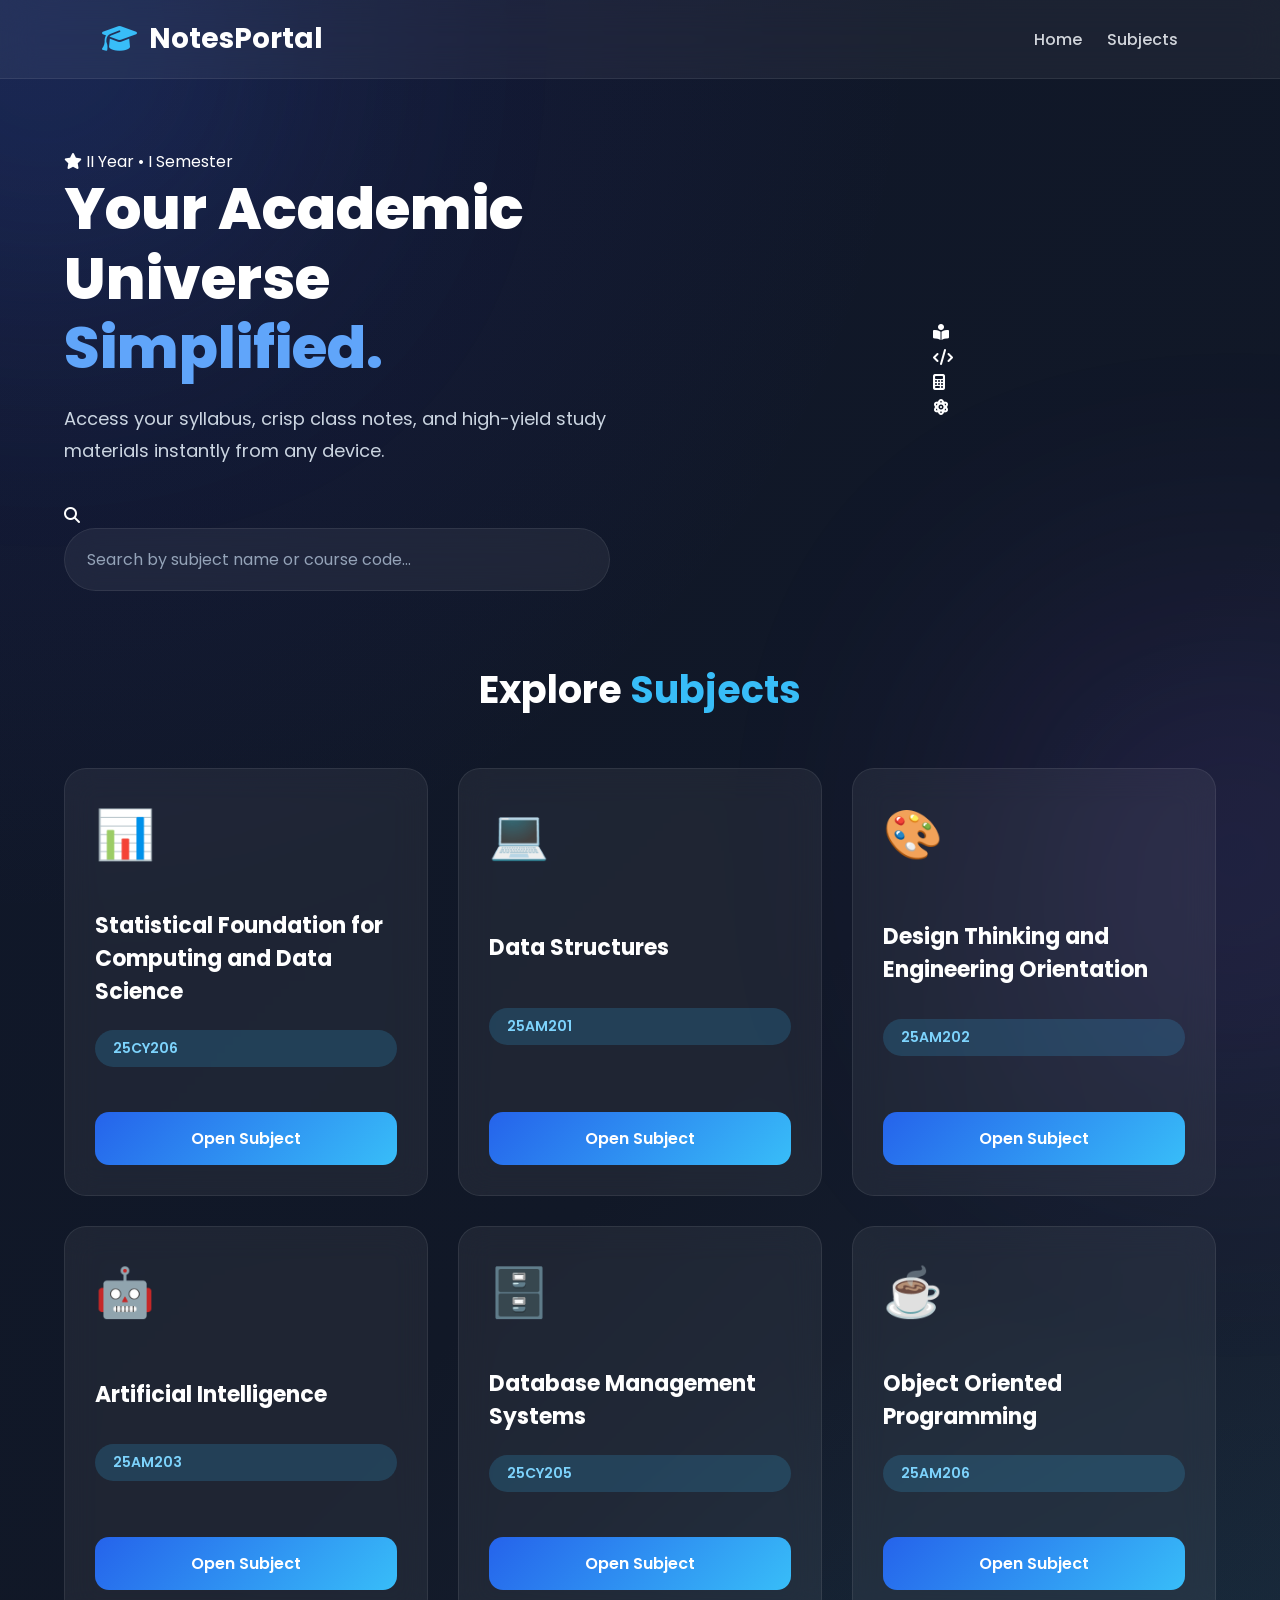
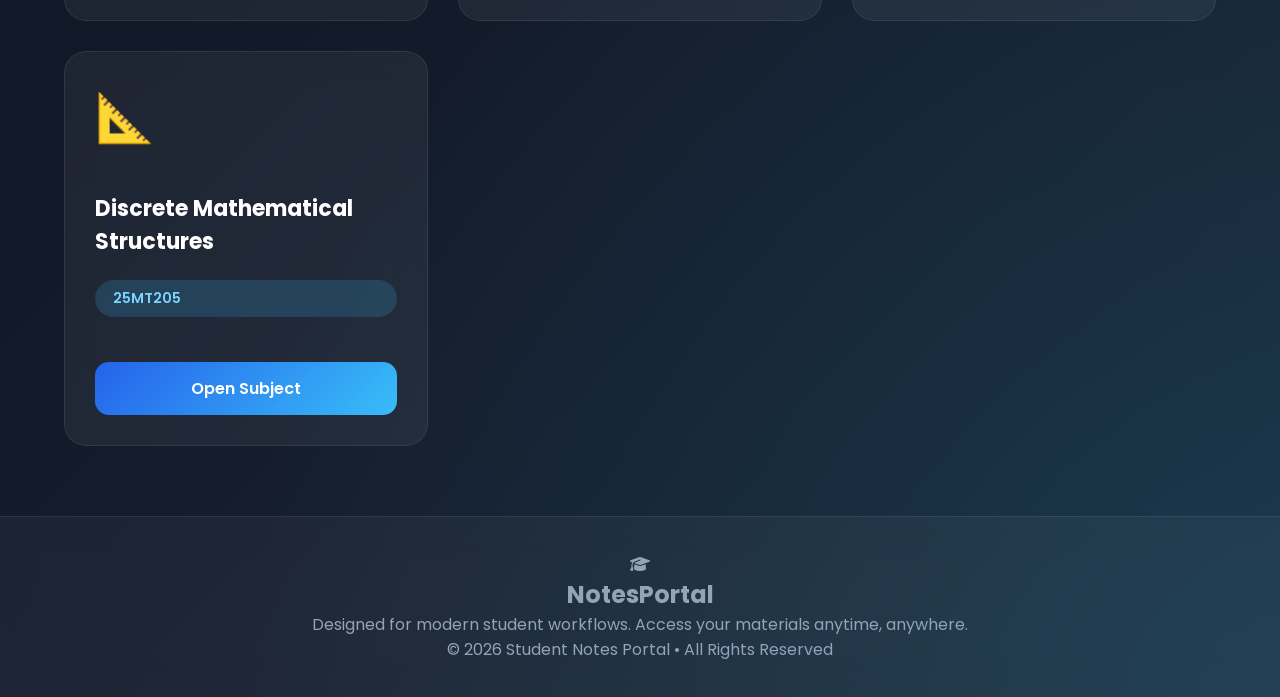
==== commit 23f7680a: "Update index.html" ====
--- a/index.html
+++ b/index.html
@@ -1,201 +1,112 @@
 <!DOCTYPE html>
 <html lang="en">
-
 <head>
-
-<meta charset="UTF-8">
-
-<meta name="viewport" content="width=device-width, initial-scale=1.0">
-
-<title>Student Notes Portal</title>
-
-<link rel="preconnect" href="https://fonts.googleapis.com">
-
-<link rel="preconnect" href="https://fonts.gstatic.com" crossorigin>
-
-<link href="https://fonts.googleapis.com/css2?family=Poppins:wght@300;400;500;600;700;800&display=swap" rel="stylesheet">
-
-<link rel="stylesheet"
-href="https://cdnjs.cloudflare.com/ajax/libs/font-awesome/6.7.2/css/all.min.css">
-
-<link rel="stylesheet" href="css/style.css">
-
+    <meta charset="UTF-8">
+    <meta name="viewport" content="width=device-width, initial-scale=1.0">
+    <title>Student Notes Portal</title>
+    <link rel="preconnect" href="https://fonts.googleapis.com">
+    <link rel="preconnect" href="https://fonts.gstatic.com" crossorigin>
+    <link href="https://fonts.googleapis.com/css2?family=Poppins:wght@300;400;500;600;700;800&display=swap" rel="stylesheet">
+    <link rel="stylesheet" href="https://cdnjs.cloudflare.com/ajax/libs/font-awesome/6.7.2/css/all.min.css">
+    <link rel="stylesheet" href="css/style.css">
 </head>
-
 <body>
 
+    <!-- Animated Glow Background Blobs -->
+    <div class="glow-blob blob-1"></div>
+    <div class="glow-blob blob-2"></div>
+    <div class="glow-blob blob-3"></div>
 
-<!-- ===========================
-     NAVBAR
-=========================== -->
+    <!-- ===========================
+         NAVBAR
+    =========================== -->
+    <header class="navbar">
+        <div class="logo">
+            <i class="fa-solid fa-graduation-cap"></i>
+            <span>Notes<span class="highlight">Portal</span></span>
+        </div>
+        <div class="menu-btn" id="menuBtn">
+            <i class="fa-solid fa-bars-staggered"></i>
+        </div>
+        <ul class="nav-links" id="navMenu">
+            <li><a href="index.html" class="active-link">Home</a></li>
+            <li><a href="#subjects">Subjects</a></li>
+        </ul>
+    </header>
 
-<header class="navbar">
+    <!-- ===========================
+         HERO SECTION
+    =========================== -->
+    <section class="hero">
+        <div class="hero-text">
+            <div class="badge">
+                <i class="fa-solid fa-star text-flat"></i> II Year • I Semester
+            </div>
+            <h1>Your Academic <br>Universe <span>Simplified.</span></h1>
+            <p>
+                Access your syllabus, crisp class notes, and high-yield study materials instantly from any device. 
+            </p>
+            <div class="search-box">
+                <i class="fa-solid fa-magnifying-glass search-icon"></i>
+                <input type="text" id="searchInput" placeholder="Search by subject name or course code...">
+            </div>
+        </div>
+        
+        <div class="hero-image">
+            <div class="hero-circle">
+                <i class="fa-solid fa-book-open-reader"></i>
+                <div class="orbiting-icon icon-1"><i class="fa-solid fa-code"></i></div>
+                <div class="orbiting-icon icon-2"><i class="fa-solid fa-calculator"></i></div>
+                <div class="orbiting-icon icon-3"><i class="fa-solid fa-atom"></i></div>
+            </div>
+        </div>
+    </section>
 
-<div class="logo">
+    <!-- ===========================
+         SUBJECTS SECTION
+    =========================== -->
+    <section class="subjects-section" id="subjects">
+        <h2 class="section-title">
+            Explore <span>Subjects</span>
+        </h2>
+        <div id="subjectsContainer">
+            <!-- JS dynamically injects cards here -->
+            
+            <!-- Example of structural target layout for your JS styles -->
+            <!-- 
+            <div class="subject-card">
+                <div>
+                    <div class="subject-icon"><i class="fa-solid fa-laptop-code"></i></div>
+                    <span class="course-code">CS201</span>
+                    <h3>Data Structures</h3>
+                    <p>Master arrays, trees, graphs, and algorithm optimization mechanics.</p>
+                </div>
+                <button class="btn btn-view">View Notes <i class="fa-solid fa-arrow-right"></i></button>
+            </div> 
+            -->
+        </div>
+    </section>
 
-<i class="fa-solid fa-graduation-cap"></i>
+    <!-- ===========================
+         FOOTER
+    =========================== -->
+    <footer>
+        <div class="footer-container">
+            <div class="footer-logo">
+                <i class="fa-solid fa-graduation-cap"></i>
+                <h2>NotesPortal</h2>
+            </div>
+            <p>Designed for modern student workflows. Access your materials anytime, anywhere.</p>
+            <div class="footer-bottom">
+                &copy; 2026 Student Notes Portal • All Rights Reserved
+            </div>
+        </div>
+    </footer >
 
-<span>Student Notes Portal</span>
-
-</div>
-
-<div class="menu-btn" id="menuBtn">
-
-<i class="fa-solid fa-bars"></i>
-
-</div>
-
-<ul class="nav-links" id="navMenu">
-
-<li>
-
-<a href="index.html">
-
-Home
-
-</a>
-
-</li>
-
-<li>
-
-<a href="#subjects">
-
-Subjects
-
-</a>
-
-</li>
-
-</ul>
-
-</header>
-
-
-
-<!-- ===========================
-     HERO
-=========================== -->
-
-<section class="hero">
-
-<div class="hero-text">
-
-<h1>
-
-II Year
-
-<span>
-
-I Semester
-
-</span>
-
-</h1>
-
-<p>
-
-Access your syllabus, class notes, and study materials anytime from your phone or computer.
-
-</p>
-
-<div class="search-box">
-
-<input
-
-type="text"
-
-id="searchInput"
-
-placeholder="Search by subject name or course code...">
-
-</div>
-
-</div>
-
-<div class="hero-image">
-
-<div class="hero-circle">
-
-<i class="fa-solid fa-book-open-reader"></i>
-
-</div>
-
-</div>
-
-</section>
-
-
-
-<!-- ===========================
-     SUBJECTS
-=========================== -->
-
-<section
-class="subjects-section"
-id="subjects">
-
-<h2 class="section-title">
-
-Available
-
-<span>
-
-Subjects
-
-</span>
-
-</h2>
-
-<div id="subjectsContainer">
-
-<!-- JS loads cards here -->
-
-</div>
-
-</section>
-<!-- ===========================
-     FOOTER
-=========================== -->
-
-<footer>
-
-<div class="footer-container">
-
-<div class="footer-logo">
-
-<i class="fa-solid fa-graduation-cap"></i>
-
-<h2>Student Notes Portal</h2>
-
-</div>
-
-<p>
-
-Designed for students to easily access their syllabus and class notes anytime, anywhere.
-
-</p>
-
-<div class="footer-bottom">
-
-© 2026 Student Notes Portal • All Rights Reserved
-
-</div>
-
-</div>
-
-</footer>
-
-
-
-<!-- ===========================
-     JAVASCRIPT
-=========================== -->
-
-<script src="js/subjects.js"></script>
-
-<script src="js/script.js"></script>
-
+    <!-- ===========================
+         JAVASCRIPT
+    =========================== -->
+    <script src="js/subjects.js"></script>
+    <script src="js/script.js"></script>
 </body>
-
 </html>
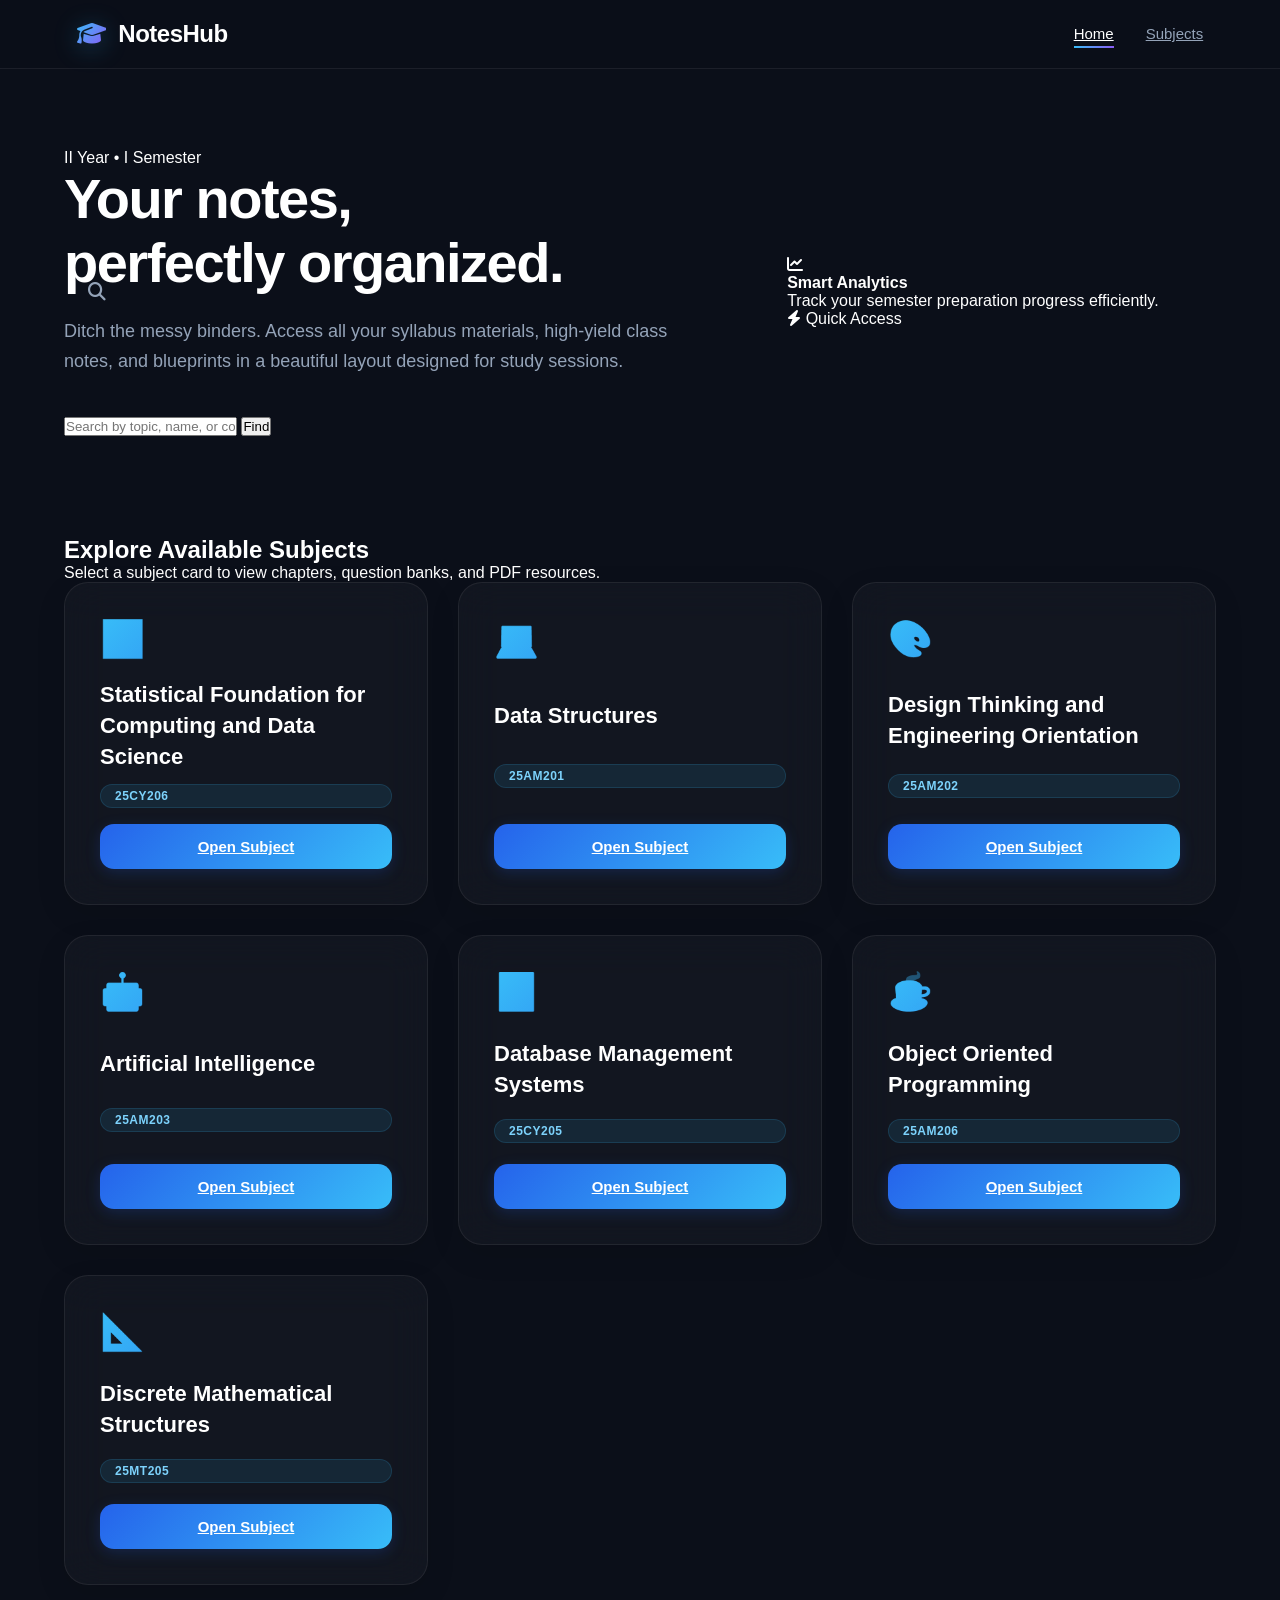
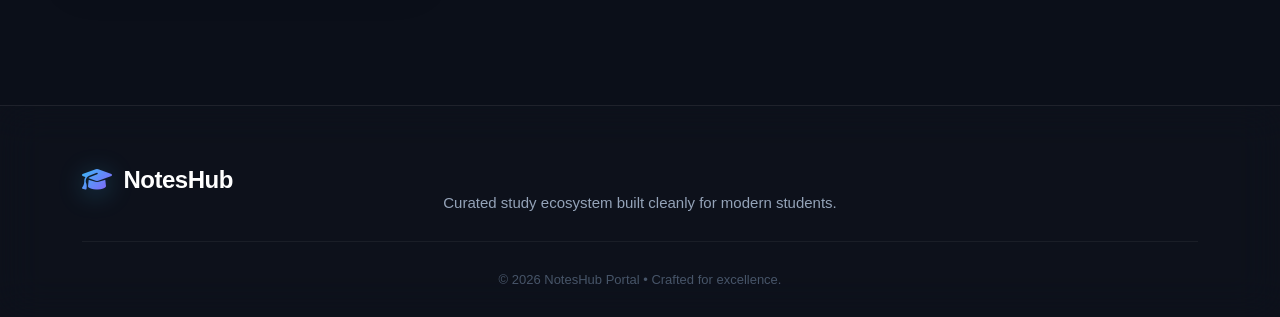
==== commit 5722ac67: "Update index.html" ====
--- a/index.html
+++ b/index.html
@@ -6,27 +6,28 @@
     <title>Student Notes Portal</title>
     <link rel="preconnect" href="https://fonts.googleapis.com">
     <link rel="preconnect" href="https://fonts.gstatic.com" crossorigin>
-    <link href="https://fonts.googleapis.com/css2?family=Poppins:wght@300;400;500;600;700;800&display=swap" rel="stylesheet">
+    <link href="https://fonts.googleapis.com/css2?family=Plus+Jakarta+Sans:wght@400;500;600;700;800&display=swap" rel="stylesheet">
     <link rel="stylesheet" href="https://cdnjs.cloudflare.com/ajax/libs/font-awesome/6.7.2/css/all.min.css">
     <link rel="stylesheet" href="css/style.css">
 </head>
 <body>
 
-    <!-- Animated Glow Background Blobs -->
-    <div class="glow-blob blob-1"></div>
-    <div class="glow-blob blob-2"></div>
-    <div class="glow-blob blob-3"></div>
+    <!-- Subtle Premium Background Gradients -->
+    <div class="light-orb orb-purple"></div>
+    <div class="light-orb orb-mint"></div>
 
     <!-- ===========================
          NAVBAR
     =========================== -->
     <header class="navbar">
         <div class="logo">
-            <i class="fa-solid fa-graduation-cap"></i>
-            <span>Notes<span class="highlight">Portal</span></span>
+            <div class="logo-icon">
+                <i class="fa-solid fa-graduation-cap"></i>
+            </div>
+            <span>Notes<span class="brand-accent">Hub</span></span>
         </div>
         <div class="menu-btn" id="menuBtn">
-            <i class="fa-solid fa-bars-staggered"></i>
+            <i class="fa-solid fa-bars"></i>
         </div>
         <ul class="nav-links" id="navMenu">
             <li><a href="index.html" class="active-link">Home</a></li>
@@ -39,25 +40,34 @@
     =========================== -->
     <section class="hero">
         <div class="hero-text">
-            <div class="badge">
-                <i class="fa-solid fa-star text-flat"></i> II Year • I Semester
+            <div class="semester-pill">
+                <span class="pulse-dot"></span> II Year • I Semester
             </div>
-            <h1>Your Academic <br>Universe <span>Simplified.</span></h1>
+            <h1>Your notes, <br>perfectly organized.</h1>
             <p>
-                Access your syllabus, crisp class notes, and high-yield study materials instantly from any device. 
+                Ditch the messy binders. Access all your syllabus materials, high-yield class notes, and blueprints in a beautiful layout designed for study sessions.
             </p>
-            <div class="search-box">
+            <div class="search-container">
                 <i class="fa-solid fa-magnifying-glass search-icon"></i>
-                <input type="text" id="searchInput" placeholder="Search by subject name or course code...">
+                <input type="text" id="searchInput" placeholder="Search by topic, name, or code...">
+                <button class="search-btn">Find</button>
             </div>
         </div>
         
-        <div class="hero-image">
-            <div class="hero-circle">
-                <i class="fa-solid fa-book-open-reader"></i>
-                <div class="orbiting-icon icon-1"><i class="fa-solid fa-code"></i></div>
-                <div class="orbiting-icon icon-2"><i class="fa-solid fa-calculator"></i></div>
-                <div class="orbiting-icon icon-3"><i class="fa-solid fa-atom"></i></div>
+        <div class="hero-graphics">
+            <div class="bento-preview-card card-large">
+                <div class="preview-header">
+                    <span class="dot-red"></span><span class="dot-yellow"></span><span class="dot-green"></span>
+                </div>
+                <div class="preview-content">
+                    <i class="fa-solid fa-chart-line graphic-icon"></i>
+                    <h4>Smart Analytics</h4>
+                    <p>Track your semester preparation progress efficiently.</p>
+                </div>
+            </div>
+            <div class="bento-preview-card card-small">
+                <i class="fa-solid fa-bolt icon-flash"></i>
+                <span>Quick Access</span>
             </div>
         </div>
     </section>
@@ -66,22 +76,23 @@
          SUBJECTS SECTION
     =========================== -->
     <section class="subjects-section" id="subjects">
-        <h2 class="section-title">
-            Explore <span>Subjects</span>
-        </h2>
+        <div class="section-header">
+            <h2>Explore Available <span>Subjects</span></h2>
+            <p>Select a subject card to view chapters, question banks, and PDF resources.</p>
+        </div>
         <div id="subjectsContainer">
             <!-- JS dynamically injects cards here -->
             
-            <!-- Example of structural target layout for your JS styles -->
+            <!-- Structural reference template for JS architecture -->
             <!-- 
             <div class="subject-card">
-                <div>
-                    <div class="subject-icon"><i class="fa-solid fa-laptop-code"></i></div>
+                <div class="card-top">
+                    <div class="subject-icon-box"><i class="fa-solid fa-laptop-code"></i></div>
                     <span class="course-code">CS201</span>
-                    <h3>Data Structures</h3>
-                    <p>Master arrays, trees, graphs, and algorithm optimization mechanics.</p>
                 </div>
-                <button class="btn btn-view">View Notes <i class="fa-solid fa-arrow-right"></i></button>
+                <h3>Data Structures</h3>
+                <p>Master arrays, trees, graphs, and memory architecture mechanics.</p>
+                <button class="btn btn-view">Open Library <i class="fa-solid fa-arrow-up-right-from-square"></i></button>
             </div> 
             -->
         </div>
@@ -92,16 +103,18 @@
     =========================== -->
     <footer>
         <div class="footer-container">
-            <div class="footer-logo">
-                <i class="fa-solid fa-graduation-cap"></i>
-                <h2>NotesPortal</h2>
+            <div class="footer-top">
+                <div class="logo">
+                    <div class="logo-icon"><i class="fa-solid fa-graduation-cap"></i></div>
+                    <span>NotesHub</span>
+                </div>
+                <p>Curated study ecosystem built cleanly for modern students.</p>
             </div>
-            <p>Designed for modern student workflows. Access your materials anytime, anywhere.</p>
             <div class="footer-bottom">
-                &copy; 2026 Student Notes Portal • All Rights Reserved
+                &copy; 2026 NotesHub Portal • Crafted for excellence.
             </div>
         </div>
-    </footer >
+    </footer>
 
     <!-- ===========================
          JAVASCRIPT
--- a/css/style.css
+++ b/css/style.css
@@ -1,1336 +1,581 @@
 /* ===========================================================
    STUDENT NOTES PORTAL
-   MODERN GLASSMORPHISM UI
-   PART 1
+   UPGRADED KINETIC GLASSMORPHISM UI 
 =========================================================== */
 
 /* =========================
-   GOOGLE FONT
-========================= */
-
-@import url('https://fonts.googleapis.com/css2?family=Poppins:wght@300;400;500;600;700;800&display=swap');
-
-/* =========================
-   RESET
-========================= */
-
-*{
-    margin:0;
-    padding:0;
-    box-sizing:border-box;
-    font-family:'Poppins',sans-serif;
-}
-
-html{
-    scroll-behavior:smooth;
-}
-
-body{
-
-    min-height:100vh;
-
-    background:
-    radial-gradient(circle at top left,#4f46e520 0%,transparent 35%),
-    radial-gradient(circle at bottom right,#06b6d420 0%,transparent 40%),
-    linear-gradient(135deg,#0f172a,#111827,#1e293b);
-
-    color:#ffffff;
-
-    overflow-x:hidden;
-
+   RESET & ROOT VARIABLES
+========================= */
+* {
+    margin: 0;
+    padding: 0;
+    box-sizing: border-box;
+    font-family: 'Poppins', sans-serif;
+}
+
+:root {
+    --bg-main: #0b0f19;
+    --primary: #3b82f6;
+    --primary-glow: rgba(59, 130, 246, 0.35);
+    --accent: #06b6d4;
+    --text-main: #ffffff;
+    --text-muted: #94a3b8;
+    --glass-bg: rgba(255, 255, 255, 0.03);
+    --glass-border: rgba(255, 255, 255, 0.07);
+    --glass-blur: blur(20px);
+}
+
+html {
+    scroll-behavior: smooth;
+}
+
+body {
+    min-height: 100vh;
+    background-color: var(--bg-main);
+    color: var(--text-main);
+    overflow-x: hidden;
+    position: relative;
+}
+
+/* =========================
+   DYNAMIC GLOW BACKGROUND
+========================= */
+.glow-blob {
+    position: fixed;
+    border-radius: 50%;
+    filter: blur(140px);
+    opacity: 0.25;
+    z-index: -1;
+    pointer-events: none;
+    animation: floatBlobs 20s infinite alternate ease-in-out;
+}
+
+.blob-1 {
+    width: 500px;
+    height: 500px;
+    background: linear-gradient(135deg, #4f46e5, #3b82f6);
+    top: -150px;
+    left: -150px;
+}
+
+.blob-2 {
+    width: 450px;
+    height: 450px;
+    background: linear-gradient(135deg, #06b6d4, #10b981);
+    bottom: -100px;
+    right: -100px;
+    animation-delay: -5s;
+}
+
+.blob-3 {
+    width: 350px;
+    height: 350px;
+    background: linear-gradient(135deg, #ec4899, #8b5cf6);
+    top: 40%;
+    left: 50%;
+    transform: translate(-50%, -50%);
+    animation-duration: 25s;
+    opacity: 0.12;
+}
+
+@keyframes floatBlobs {
+    0% { transform: translate(0px, 0px) scale(1); }
+    50% { transform: translate(60px, -40px) scale(1.1); }
+    100% { transform: translate(-40px, 50px) scale(0.9); }
 }
 
 /* =========================
    SCROLLBAR
 ========================= */
-
-::-webkit-scrollbar{
-
-    width:10px;
-
-}
-
-::-webkit-scrollbar-track{
-
-    background:#111827;
-
-}
-
-::-webkit-scrollbar-thumb{
-
-    background:#6366f1;
-
-    border-radius:20px;
-
-}
-
-::-webkit-scrollbar-thumb:hover{
-
-    background:#8b5cf6;
-
-}
-
-/* =========================
-   LINKS
-========================= */
-
-a{
-
-    text-decoration:none;
-
-    color:inherit;
-
-}
-
-/* =========================
-   CONTAINER
-========================= */
-
-.container{
-
-    width:90%;
-
-    max-width:1300px;
-
-    margin:auto;
-
+::-webkit-scrollbar {
+    width: 8px;
+}
+::-webkit-scrollbar-track {
+    background: var(--bg-main);
+}
+::-webkit-scrollbar-thumb {
+    background: rgba(255, 255, 255, 0.15);
+    border-radius: 20px;
+    border: 2px solid var(--bg-main);
+    transition: background 0.3s;
+}
+::-webkit-scrollbar-thumb:hover {
+    background: var(--primary);
 }
 
 /* =========================
    NAVBAR
 ========================= */
-
-.navbar{
-
-    position:sticky;
-
-    top:0;
-
-    z-index:1000;
-
-    display:flex;
-
-    justify-content:space-between;
-
-    align-items:center;
-
-    padding:18px 8%;
-
-    backdrop-filter:blur(18px);
-
-    background:rgba(255,255,255,.05);
-
-    border-bottom:1px solid rgba(255,255,255,.08);
-
-}
-
-.logo{
-
-    display:flex;
-
-    align-items:center;
-
-    gap:12px;
-
-    font-size:28px;
-
-    font-weight:700;
-
-    color:#ffffff;
-
-}
-
-.logo i{
-
-    color:#38bdf8;
-
-}
-
-.nav-links{
-
-    display:flex;
-
-    gap:25px;
-
-    list-style:none;
-
-}
-
-.nav-links a{
-
-    color:#d1d5db;
-
-    transition:.3s;
-
-    font-weight:500;
-
-}
-
-.nav-links a:hover{
-
-    color:#60a5fa;
-
-}
-
-.menu-btn{
-
-    display:none;
-
-    font-size:24px;
-
-    cursor:pointer;
-
-}
-
-/* =========================
-   HERO
-========================= */
-
-.hero{
-
-    width:90%;
-
-    max-width:1300px;
-
-    margin:70px auto;
-
-    display:grid;
-
-    grid-template-columns:1fr 1fr;
-
-    align-items:center;
-
-    gap:60px;
-
-}
-
-.hero-text h1{
-
-    font-size:58px;
-
-    line-height:1.2;
-
-    margin-bottom:20px;
-
-    font-weight:800;
-
-}
-
-.hero-text h1 span{
-
-    color:#60a5fa;
-
-}
-
-.hero-text p{
-
-    color:#cbd5e1;
-
-    font-size:18px;
-
-    line-height:1.8;
-
-    margin-bottom:35px;
-
-}
-
-.hero-image{
-
-    display:flex;
-
-    justify-content:center;
-
-}
-
-.hero-image img{
-
-    width:100%;
-
-    max-width:500px;
-
-    animation:float 4s ease-in-out infinite;
-
-}
-
-/* =========================
-   SEARCH
-========================= */
-
-.search-box{
-
-    position:relative;
-
-    max-width:600px;
-
-    margin-top:30px;
-
-}
-
-.search-box input{
-
-    width:100%;
-
-    padding:18px 22px;
-
-    border-radius:60px;
-
-    border:1px solid rgba(255,255,255,.08);
-
-    outline:none;
-
-    background:rgba(255,255,255,.06);
-
-    backdrop-filter:blur(15px);
-
-    color:white;
-
-    font-size:16px;
-
-    transition:.3s;
-
-}
-
-.search-box input::placeholder{
-
-    color:#94a3b8;
-
-}
-
-.search-box input:focus{
-
-    border-color:#38bdf8;
-
-    box-shadow:0 0 25px rgba(56,189,248,.25);
-
+.navbar {
+    position: sticky;
+    top: 0;
+    z-index: 1000;
+    display: flex;
+    justify-content: space-between;
+    align-items: center;
+    padding: 20px 6%;
+    backdrop-filter: var(--glass-blur);
+    -webkit-backdrop-filter: var(--glass-blur);
+    background: rgba(11, 15, 25, 0.7);
+    border-bottom: 1px solid var(--glass-border);
+    transition: all 0.4s ease;
+}
+
+.logo {
+    display: flex;
+    align-items: center;
+    gap: 12px;
+    font-size: 24px;
+    font-weight: 800;
+    letter-spacing: -0.5px;
+}
+
+.logo i {
+    background: linear-gradient(135deg, #38bdf8, #8b5cf6);
+    -webkit-background-clip: text;
+    -webkit-text-fill-color: transparent;
+    filter: drop-shadow(0 4px 12px rgba(56, 189, 248, 0.3));
+}
+
+.logo .highlight {
+    color: #38bdf8;
+}
+
+.nav-links {
+    display: flex;
+    gap: 32px;
+    list-style: none;
+}
+
+.nav-links a {
+    color: var(--text-muted);
+    font-weight: 500;
+    font-size: 15px;
+    transition: color 0.3s elements, transform 0.3s;
+    position: relative;
+    padding: 6px 0;
+}
+
+.nav-links a:hover, .nav-links a.active-link {
+    color: var(--text-main);
+}
+
+.nav-links a::after {
+    content: '';
+    position: absolute;
+    bottom: 0;
+    left: 0;
+    width: 0;
+    height: 2px;
+    background: linear-gradient(90deg, #38bdf8, #8b5cf6);
+    transition: width 0.3s ease;
+}
+
+.nav-links a:hover::after, .nav-links a.active-link::after {
+    width: 100%;
+}
+
+.menu-btn {
+    display: none;
+    font-size: 22px;
+    cursor: pointer;
+    color: var(--text-main);
+    transition: transform 0.3s;
+}
+
+.menu-btn:hover {
+    transform: scale(1.1);
+}
+
+/* =========================
+   HERO SECTION
+========================= */
+.hero {
+    width: 90%;
+    max-width: 1300px;
+    margin: 80px auto;
+    display: grid;
+    grid-template-columns: 1.2fr 0.8fr;
+    align-items: center;
+    gap: 80px;
+    animation: fadeUp 1s cubic-bezier(0.16, 1, 0.3, 1) forwards;
+}
+
+.badge {
+    display: inline-flex;
+    align-items: center;
+    gap: 8px;
+    background: rgba(56, 189, 248, 0.1);
+    border: 1px solid rgba(56, 189, 248, 0.2);
+    padding: 6px 16px;
+    border-radius: 30px;
+    font-size: 13px;
+    font-weight: 600;
+    color: #38bdf8;
+    margin-bottom: 24px;
+    letter-spacing: 0.5px;
+}
+
+.hero-text h1 {
+    font-size: 56px;
+    line-height: 1.15;
+    margin-bottom: 20px;
+    font-weight: 800;
+    letter-spacing: -1.5px;
+}
+
+.hero-text h1 span {
+    background: linear-gradient(135deg, #3b82f6, #06b6d4);
+    -webkit-background-clip: text;
+    -webkit-text-fill-color: transparent;
+}
+
+.hero-text p {
+    color: var(--text-muted);
+    font-size: 18px;
+    line-height: 1.7;
+    margin-bottom: 40px;
+}
+
+/* Search Box Container */
+.search-box {
+    position: relative;
+    max-width: 540px;
+}
+
+.search-icon {
+    position: absolute;
+    left: 24px;
+    top: 50%;
+    transform: translateY(-50%);
+    color: var(--text-muted);
+    font-size: 18px;
+    transition: color 0.3s;
+}
+
+.search-box input {
+    width: 100%;
+    padding: 18px 24px 18px 60px;
+    border-radius: 50px;
+    border: 1px solid var(--glass-border);
+    outline: none;
+    background: rgba(255, 255, 255, 0.04);
+    backdrop-filter: var(--glass-blur);
+    -webkit-backdrop-filter: var(--glass-blur);
+    color: white;
+    font-size: 16px;
+    transition: all 0.3s cubic-bezier(0.4, 0, 0.2, 1);
+}
+
+.search-box input::placeholder {
+    color: #64748b;
+}
+
+.search-box input:focus {
+    border-color: #38bdf8;
+    background: rgba(255, 255, 255, 0.07);
+    box-shadow: 0 0 30px rgba(56, 189, 248, 0.15);
+}
+
+.search-box:focus-within .search-icon {
+    color: #38bdf8;
+}
+
+/* Interactive Hero Graphic */
+.hero-image {
+    display: flex;
+    justify-content: center;
+    position: relative;
+}
+
+.hero-circle {
+    width: 280px;
+    height: 280px;
+    border-radius: 50%;
+    background: rgba(255, 255, 255, 0.03);
+    border: 1px solid var(--glass-border);
+    display: flex;
+    align-items: center;
+    justify-content: center;
+    font-size: 80px;
+    color: rgba(255, 255, 255, 0.8);
+    position: relative;
+    box-shadow: inset 0 0 40px rgba(255, 255, 255, 0.05);
+    animation: float 6s ease-in-out infinite;
+}
+
+.orbiting-icon {
+    position: absolute;
+    width: 54px;
+    height: 54px;
+    border-radius: 50%;
+    background: rgba(255, 255, 255, 0.05);
+    border: 1px solid var(--glass-border);
+    backdrop-filter: var(--glass-blur);
+    display: flex;
+    align-items: center;
+    justify-content: center;
+    font-size: 18px;
+    color: #38bdf8;
+    box-shadow: 0 8px 20px rgba(0,0,0,0.2);
+}
+
+.icon-1 { top: -10px; left: 50%; transform: translateX(-50%); animation: orbit1 12s linear infinite; }
+.icon-2 { bottom: 20px; left: -20px; color: #a855f7; animation: orbit2 12s linear infinite; }
+.icon-3 { bottom: 20px; right: -20px; color: #10b981; animation: orbit3 12s linear infinite; }
+
+@keyframes float {
+    0%, 100% { transform: translateY(0px) rotate(0deg); }
+    50% { transform: translateY(-15px) rotate(2deg); }
+}
+
+/* =========================
+   SUBJECTS SECTION
+========================= */
+.subjects-section {
+    width: 90%;
+    max-width: 1300px;
+    margin: 100px auto;
+}
+
+.section-title {
+    font-size: 38px;
+    font-weight: 800;
+    margin-bottom: 48px;
+    letter-spacing: -1px;
+}
+
+.section-title span {
+    background: linear-gradient(135deg, #38bdf8, #8b5cf6);
+    -webkit-background-clip: text;
+    -webkit-text-fill-color: transparent;
+}
+
+#subjectsContainer {
+    display: grid;
+    grid-template-columns: repeat(auto-fit, minmax(320px, 1fr));
+    gap: 30px;
+}
+
+/* Advanced Premium Glass Card */
+.subject-card {
+    background: var(--glass-bg);
+    border: 1px solid var(--glass-border);
+    backdrop-filter: var(--glass-blur);
+    -webkit-backdrop-filter: var(--glass-blur);
+    border-radius: 24px;
+    padding: 35px;
+    display: flex;
+    flex-direction: column;
+    justify-content: space-between;
+    min-height: 310px;
+    position: relative;
+    overflow: hidden;
+    transition: all 0.4s cubic-bezier(0.16, 1, 0.3, 1);
+    box-shadow: 0 10px 30px rgba(0, 0, 0, 0.1);
+}
+
+.subject-card::before {
+    content: "";
+    position: absolute;
+    top: 0;
+    left: -150%;
+    width: 50%;
+    height: 100%;
+    background: linear-gradient(90deg, transparent, rgba(255, 255, 255, 0.08), transparent);
+    transform: skewX(-20deg);
+    transition: left 0.6s ease;
+}
+
+.subject-card:hover {
+    transform: translateY(-8px) scale(1.02);
+    border-color: rgba(56, 189, 248, 0.4);
+    background: rgba(255, 255, 255, 0.05);
+    box-shadow: 0 20px 40px rgba(56, 189, 248, 0.08), 0 1px 1px rgba(255,255,255,0.1) inset;
+}
+
+.subject-card:hover::before {
+    left: 150%;
+}
+
+.subject-icon {
+    font-size: 36px;
+    margin-bottom: 20px;
+    background: linear-gradient(135deg, #38bdf8, #2563eb);
+    -webkit-background-clip: text;
+    -webkit-text-fill-color: transparent;
+    display: inline-block;
+}
+
+.course-code {
+    display: inline-block;
+    padding: 4px 14px;
+    border-radius: 30px;
+    background: rgba(56, 189, 248, 0.1);
+    border: 1px solid rgba(56, 189, 248, 0.15);
+    color: #7dd3fc;
+    font-size: 12px;
+    font-weight: 600;
+    letter-spacing: 0.5px;
+    margin-bottom: 16px;
+}
+
+.subject-card h3 {
+    font-size: 22px;
+    font-weight: 700;
+    margin-bottom: 12px;
+    line-height: 1.4;
+}
+
+.subject-card p {
+    color: var(--text-muted);
+    font-size: 15px;
+    line-height: 1.6;
+    margin-bottom: 24px;
 }
 
 /* =========================
    BUTTONS
 ========================= */
-
-.btn{
-
-    display:inline-flex;
-
-    align-items:center;
-
-    justify-content:center;
-
-    gap:10px;
-
-    padding:14px 24px;
-
-    border-radius:14px;
-
-    font-weight:600;
-
-    transition:.3s;
-
-    cursor:pointer;
-
-}
-
-.btn-view{
-
-    background:linear-gradient(135deg,#2563eb,#38bdf8);
-
-    color:white;
-
-}
-
-.btn-view:hover{
-
-    transform:translateY(-3px);
-
-    box-shadow:0 12px 25px rgba(37,99,235,.35);
-
-}
-
-.btn-download{
-
-    background:linear-gradient(135deg,#10b981,#22c55e);
-
-    color:white;
-
-}
-
-.btn-download:hover{
-
-    transform:translateY(-3px);
-
-    box-shadow:0 12px 25px rgba(16,185,129,.35);
-
-}
-
-/* =========================
-   GLASS CARD
-========================= */
-
-.subject-card{
-
-    background:rgba(255,255,255,.06);
-
-    border:1px solid rgba(255,255,255,.08);
-
-    backdrop-filter:blur(16px);
-
-    border-radius:22px;
-
-    padding:30px;
-
-    transition:.35s;
-
-}
-
-.subject-card:hover{
-
-    transform:translateY(-10px);
-
-    border-color:#38bdf8;
-
-    box-shadow:
-
-    0 18px 40px rgba(0,0,0,.25);
-
-}
-
-/* =========================
-   COURSE CODE
-========================= */
-
-.course-code{
-
-    display:inline-block;
-
-    margin-top:12px;
-
-    padding:8px 18px;
-
-    border-radius:30px;
-
-    background:rgba(56,189,248,.18);
-
-    color:#7dd3fc;
-
-    font-size:14px;
-
-    font-weight:600;
-
-}
-
-/* =========================
-   SUBJECT ICON
-========================= */
-
-.subject-icon{
-
-    font-size:48px;
-
-    margin-bottom:20px;
-
-}
-
-/* =========================
-   ACTION BOX
-========================= */
-
-.action-box{
-
-    margin-top:25px;
-
-}
-
-/* =========================
-   FLOAT ANIMATION
-========================= */
-
-@keyframes float{
-
-    0%{
-
-        transform:translateY(0px);
-
-    }
-
-    50%{
-
-        transform:translateY(-15px);
-
-    }
-
-    100%{
-
-        transform:translateY(0px);
-
-    }
-
-}
-/* ===========================================================
-   STUDENT NOTES PORTAL
-   MODERN GLASSMORPHISM UI
-   PART 2
-===========================================================*/
-
-
-/*=========================
-    SUBJECTS SECTION
-=========================*/
-
-.subjects-section{
-
-    width:90%;
-
-    max-width:1300px;
-
-    margin:70px auto;
-
-}
-
-.section-title{
-
-    text-align:center;
-
-    font-size:38px;
-
-    font-weight:700;
-
-    margin-bottom:50px;
-
-}
-
-.section-title span{
-
-    color:#38bdf8;
-
-}
-
-/*=========================
-    SUBJECT GRID
-=========================*/
-
-#subjectsContainer{
-
-    display:grid;
-
-    grid-template-columns:repeat(auto-fit,minmax(300px,1fr));
-
-    gap:30px;
-
-}
-
-.subject-card{
-
-    display:flex;
-
-    flex-direction:column;
-
-    justify-content:space-between;
-
-    min-height:270px;
-
-}
-
-.subject-card h3{
-
-    font-size:22px;
-
-    margin:18px 0 10px;
-
-    line-height:1.5;
-
-}
-
-.subject-card p{
-
-    color:#cbd5e1;
-
-    line-height:1.7;
-
-}
-
-.subject-card .btn{
-
-    width:100%;
-
-    margin-top:20px;
-
-}
-
-
-/*=========================
-    SUBJECT PAGE
-=========================*/
-
-.subject-hero{
-
-    width:90%;
-
-    max-width:1200px;
-
-    margin:60px auto 40px;
-
-    padding:45px;
-
-    border-radius:25px;
-
-    background:rgba(255,255,255,.06);
-
-    border:1px solid rgba(255,255,255,.08);
-
-    backdrop-filter:blur(18px);
-
-}
-
-.subject-hero h1{
-
-    font-size:42px;
-
-    margin-bottom:12px;
-
-}
-
-.semester{
-
-    display:inline-block;
-
-    margin-bottom:18px;
-
-    padding:8px 18px;
-
-    border-radius:30px;
-
-    background:rgba(37,99,235,.18);
-
-    color:#93c5fd;
-
-    font-size:14px;
-
-    font-weight:600;
-
-}
-
-#subjectCode{
-
-    color:#cbd5e1;
-
-    font-size:18px;
-
-}
-
-
-/*=========================
-    SUBJECT CONTENT
-=========================*/
-
-.subject-content{
-
-    width:90%;
-
-    max-width:1200px;
-
-    margin:auto;
-
-    display:grid;
-
-    gap:35px;
-
-}
-
-.subject-content .subject-card{
-
-    padding:35px;
-
-}
-
-.subject-content h2{
-
-    font-size:28px;
-
-    margin-bottom:25px;
-
-}
-
-.button-group{
-
-    display:flex;
-
-    gap:15px;
-
-    flex-wrap:wrap;
-
-}
-
-
-/*=========================
-    NOTES
-=========================*/
-
-#notesContainer{
-
-    display:grid;
-
-    gap:20px;
-
-}
-
-.notes-unavailable{
-
-    display:flex;
-
-    align-items:center;
-
-    gap:20px;
-
-    padding:25px;
-
-    border-radius:18px;
-
-    background:rgba(239,68,68,.12);
-
-    border:1px solid rgba(239,68,68,.35);
-
-}
-
-.notes-unavailable i{
-
-    font-size:45px;
-
-    color:#ef4444;
-
-}
-
-.notes-unavailable strong{
-
-    font-size:20px;
-
-}
-
-
-/*=========================
-    PDF VIEWER
-=========================*/
-
-.viewer-container{
-
-    width:92%;
-
-    max-width:1400px;
-
-    margin:35px auto;
-
-}
-
-.viewer-header{
-
-    display:flex;
-
-    justify-content:space-between;
-
-    align-items:center;
-
-    flex-wrap:wrap;
-
-    gap:20px;
-
-    margin-bottom:25px;
-
-}
-
-.viewer-header h2{
-
-    font-size:30px;
-
-}
-
-.viewer-buttons{
-
-    display:flex;
-
-    gap:15px;
-
-    flex-wrap:wrap;
-
-}
-
-#pdfFrame{
-
-    width:100%;
-
-    height:82vh;
-
-    border:none;
-
-    border-radius:22px;
-
-    background:white;
-
-    box-shadow:0 20px 45px rgba(0,0,0,.35);
-
-}
-
-
-/*=========================
-    FOOTER
-=========================*/
-
-footer{
-
-    margin-top:70px;
-
-    padding:35px 20px;
-
-    text-align:center;
-
-    color:#94a3b8;
-
-    border-top:1px solid rgba(255,255,255,.08);
-
-}
-
-
-/*=========================
-    MOBILE MENU
-=========================*/
-
-@media(max-width:900px){
-
-    .navbar{
-
-        padding:18px 20px;
-
-    }
-
-    .menu-btn{
-
-        display:block;
-
-    }
-
-    .nav-links{
-
-        position:absolute;
-
-        top:80px;
-
-        left:0;
-
-        width:100%;
-
-        background:#111827;
-
-        display:none;
-
-        flex-direction:column;
-
-        padding:25px;
-
-        gap:20px;
-
-        border-top:1px solid rgba(255,255,255,.08);
-
-    }
-
-    .nav-links.active{
-
-        display:flex;
-
-    }
-
-}
-
-
-/*=========================
-    TABLETS
-=========================*/
-
-@media(max-width:992px){
-
-    .hero{
-
-        grid-template-columns:1fr;
-
-        text-align:center;
-
-        gap:40px;
-
-    }
-
-    .hero-text h1{
-
-        font-size:42px;
-
-    }
-
-    .hero-image img{
-
-        max-width:360px;
-
-    }
-
-}
-
-
-/*=========================
-    MOBILE
-=========================*/
-
-@media(max-width:768px){
-
-    .hero{
-
-        margin:45px auto;
-
-    }
-
-    .hero-text h1{
-
-        font-size:34px;
-
-    }
-
-    .hero-text p{
-
-        font-size:16px;
-
-    }
-
-    .search-box input{
-
-        padding:15px 18px;
-
-    }
-
-    #subjectsContainer{
-
-        grid-template-columns:1fr;
-
-    }
-
-    .subject-card{
-
-        padding:25px;
-
-    }
-
-    .subject-hero{
-
-        padding:30px;
-
-    }
-
-    .subject-hero h1{
-
-        font-size:30px;
-
-    }
-
-    .button-group{
-
-        flex-direction:column;
-
-    }
-
-    .button-group .btn{
-
-        width:100%;
-
-    }
-
-    #pdfFrame{
-
-        height:70vh;
-
-    }
-
-}
-
-
-/*=========================
-    SMALL MOBILE
-=========================*/
-
-@media(max-width:480px){
-
-    .logo{
-
-        font-size:22px;
-
-    }
-
-    .hero-text h1{
-
-        font-size:28px;
-
-    }
-
-    .section-title{
-
-        font-size:28px;
-
-    }
-
-    .subject-card h3{
-
-        font-size:20px;
-
-    }
-
-    .viewer-header{
-
-        flex-direction:column;
-
-        align-items:flex-start;
-
-    }
-
-    .viewer-buttons{
-
-        width:100%;
-
-        flex-direction:column;
-
-    }
-
-    .viewer-buttons .btn{
-
-        width:100%;
-
-    }
-
-}
-/* ===========================================================
-   STUDENT NOTES PORTAL
-   MODERN GLASSMORPHISM UI
-   PART 3 (FINAL)
-===========================================================*/
-
-/* =========================
-   BACKGROUND GLOW EFFECTS
-========================= */
-
-body::before,
-body::after{
-    content:"";
-    position:fixed;
-    width:450px;
-    height:450px;
-    border-radius:50%;
-    filter:blur(140px);
-    opacity:.18;
-    z-index:-1;
-}
-
-body::before{
-    background:#3b82f6;
-    top:-180px;
-    left:-180px;
-}
-
-body::after{
-    background:#8b5cf6;
-    bottom:-180px;
-    right:-180px;
-}
-
-/* =========================
-   CARD SHINE EFFECT
-========================= */
-
-.subject-card{
-    position:relative;
-    overflow:hidden;
-}
-
-.subject-card::before{
-
-    content:"";
-
-    position:absolute;
-
-    top:0;
-
-    left:-150%;
-
-    width:60%;
-
-    height:100%;
-
-    background:linear-gradient(
-        120deg,
-        transparent,
-        rgba(255,255,255,.18),
-        transparent
-    );
-
-    transform:skewX(-25deg);
-
-    transition:.8s;
-
-}
-
-.subject-card:hover::before{
-
-    left:180%;
-
-}
-
-/* =========================
-   BUTTON ANIMATION
-========================= */
-
-.btn{
-
-    position:relative;
-
-    overflow:hidden;
-
-}
-
-.btn::after{
-
-    content:"";
-
-    position:absolute;
-
-    inset:0;
-
-    background:rgba(255,255,255,.15);
-
-    transform:translateX(-100%);
-
-    transition:.45s;
-
-}
-
-.btn:hover::after{
-
-    transform:translateX(100%);
-
-}
-
-/* =========================
-   HERO FADE
-========================= */
-
-.hero{
-
-    animation:fadeUp .9s ease;
-
-}
-
-.subjects-section{
-
-    animation:fadeUp 1.2s ease;
-
-}
-
-.subject-content{
-
-    animation:fadeUp .9s ease;
-
-}
-
-.viewer-container{
-
-    animation:fadeUp .9s ease;
-
-}
-
-/* =========================
-   SUBJECT CARD ANIMATION
-========================= */
-
-.subject-card{
-
-    animation:zoomCard .6s ease;
-
-}
-
-@keyframes zoomCard{
-
-    from{
-
-        opacity:0;
-
-        transform:scale(.92);
-
-    }
-
-    to{
-
-        opacity:1;
-
-        transform:scale(1);
-
-    }
-
-}
-
-/* =========================
-   FADE ANIMATION
-========================= */
-
-@keyframes fadeUp{
-
-    from{
-
-        opacity:0;
-
-        transform:translateY(40px);
-
-    }
-
-    to{
-
-        opacity:1;
-
-        transform:translateY(0);
-
-    }
-
-}
-
-/* =========================
-   PDF VIEWER
-========================= */
-
-#pdfFrame{
-
-    transition:.35s;
-
-}
-
-#pdfFrame:hover{
-
-    box-shadow:
-        0 20px 50px rgba(59,130,246,.18);
-
-}
-
-/* =========================
-   INPUTS
-========================= */
-
-input,
-button,
-textarea{
-
-    font-family:'Poppins',sans-serif;
-
-}
-
-input{
-
-    transition:.3s;
-
-}
-
-input:focus{
-
-    transform:scale(1.01);
-
-}
-
-/* =========================
-   SELECTION
-========================= */
-
-::selection{
-
-    background:#3b82f6;
-
-    color:#fff;
-
+.btn {
+    width: 100%;
+    display: inline-flex;
+    align-items: center;
+    justify-content: center;
+    gap: 10px;
+    padding: 14px 28px;
+    border-radius: 14px;
+    font-weight: 600;
+    font-size: 15px;
+    border: none;
+    cursor: pointer;
+    transition: all 0.3s cubic-bezier(0.4, 0, 0.2, 1);
+}
+
+.btn-view {
+    background: linear-gradient(135deg, #2563eb, #38bdf8);
+    color: white;
+    box-shadow: 0 4px 15px rgba(37, 99, 235, 0.2);
+}
+
+.btn-view:hover {
+    box-shadow: 0 8px 25px rgba(37, 99, 235, 0.4);
+    gap: 15px; /* Visual animation movement inside the button */
+}
+
+.btn-view i {
+    transition: transform 0.3s;
+}
+
+.btn-view:hover i {
+    transform: translateX(4px);
+}
+
+/* =========================
+   ANIMATIONS
+========================= */
+@keyframes fadeUp {
+    from {
+        opacity: 0;
+        transform: translateY(30px);
+    }
+    to {
+        opacity: 1;
+        transform: translateY(0);
+    }
 }
 
 /* =========================
    FOOTER
 ========================= */
-
-footer{
-
-    background:rgba(255,255,255,.04);
-
-    backdrop-filter:blur(18px);
-
-}
-
-/* =========================
-   MOBILE IMPROVEMENTS
-========================= */
-
-@media(max-width:768px){
-
-    .hero{
-
-        padding-top:10px;
-
-    }
-
-    .subject-card{
-
-        border-radius:18px;
-
-    }
-
-    .btn{
-
-        min-height:52px;
-
-        font-size:16px;
-
-    }
-
-    .search-box input{
-
-        min-height:54px;
-
-        font-size:16px;
-
-    }
-
-    .viewer-header h2{
-
-        font-size:22px;
-
-    }
-
-}
-
-/* =========================
-   LARGE SCREENS
-========================= */
-
-@media(min-width:1400px){
-
-    .hero{
-
-        max-width:1400px;
-
-    }
-
-    .subjects-section{
-
-        max-width:1400px;
-
-    }
-
-}
-
-/* =========================
-   REDUCE MOTION
-========================= */
-
-@media(prefers-reduced-motion:reduce){
-
-    *{
-
-        animation:none !important;
-
-        transition:none !important;
-
-        scroll-behavior:auto;
-
-    }
-
-}
+footer {
+    margin-top: 120px;
+    padding: 60px 20px 30px;
+    background: rgba(255, 255, 255, 0.01);
+    backdrop-filter: var(--glass-blur);
+    -webkit-backdrop-filter: var(--glass-blur);
+    border-top: 1px solid var(--glass-border);
+}
+
+.footer-container {
+    width: 90%;
+    max-width: 1200px;
+    margin: 0 auto;
+    text-align: center;
+}
+
+.footer-logo {
+    display: flex;
+    justify-content: center;
+    align-items: center;
+    gap: 12px;
+    font-size: 20px;
+    margin-bottom: 16px;
+    color: var(--text-main);
+}
+
+.footer-container p {
+    color: var(--text-muted);
+    font-size: 15px;
+    max-width: 500px;
+    margin: 0 auto 30px;
+}
+
+.footer-bottom {
+    font-size: 13px;
+    color: #475569;
+    border-top: 1px solid rgba(255,255,255,0.05);
+    padding-top: 30px;
+}
+
+/* =========================
+   RESPONSIVE LAYOUTS
+========================= */
+@media(max-width: 992px) {
+    .hero {
+        grid-template-columns: 1fr;
+        text-align: center;
+        gap: 50px;
+        margin: 40px auto;
+    }
+    .hero-text h1 {
+        font-size: 42px;
+    }
+    .search-box {
+        margin: 0 auto;
+    }
+    .badge {
+        margin-bottom: 16px;
+    }
+}
+
+@media(max-width: 768px) {
+    .navbar {
+        padding: 18px 24px;
+    }
+    .menu-btn {
+        display: block;
+    }
+    
+    /* Sleek Mobile Drawer */
+    .nav-links {
+        position: fixed;
+        top: 0;
+        right: -100%;
+        width: 280px;
+        height: 100vh;
+        background: rgba(11, 15, 25, 0.96);
+        backdrop-filter: blur(25px);
+        -webkit-backdrop-filter: blur(25px);
+        flex-direction: column;
+        padding: 100px 40px;
+        gap: 30px;
+        border-left: 1px solid var(--glass-border);
+        transition: right 0.4s cubic-bezier(0.16, 1, 0.3, 1);
+        z-index: 999;
+    }
+    
+    .nav-links.active {
+        right: 0;
+    }
+}
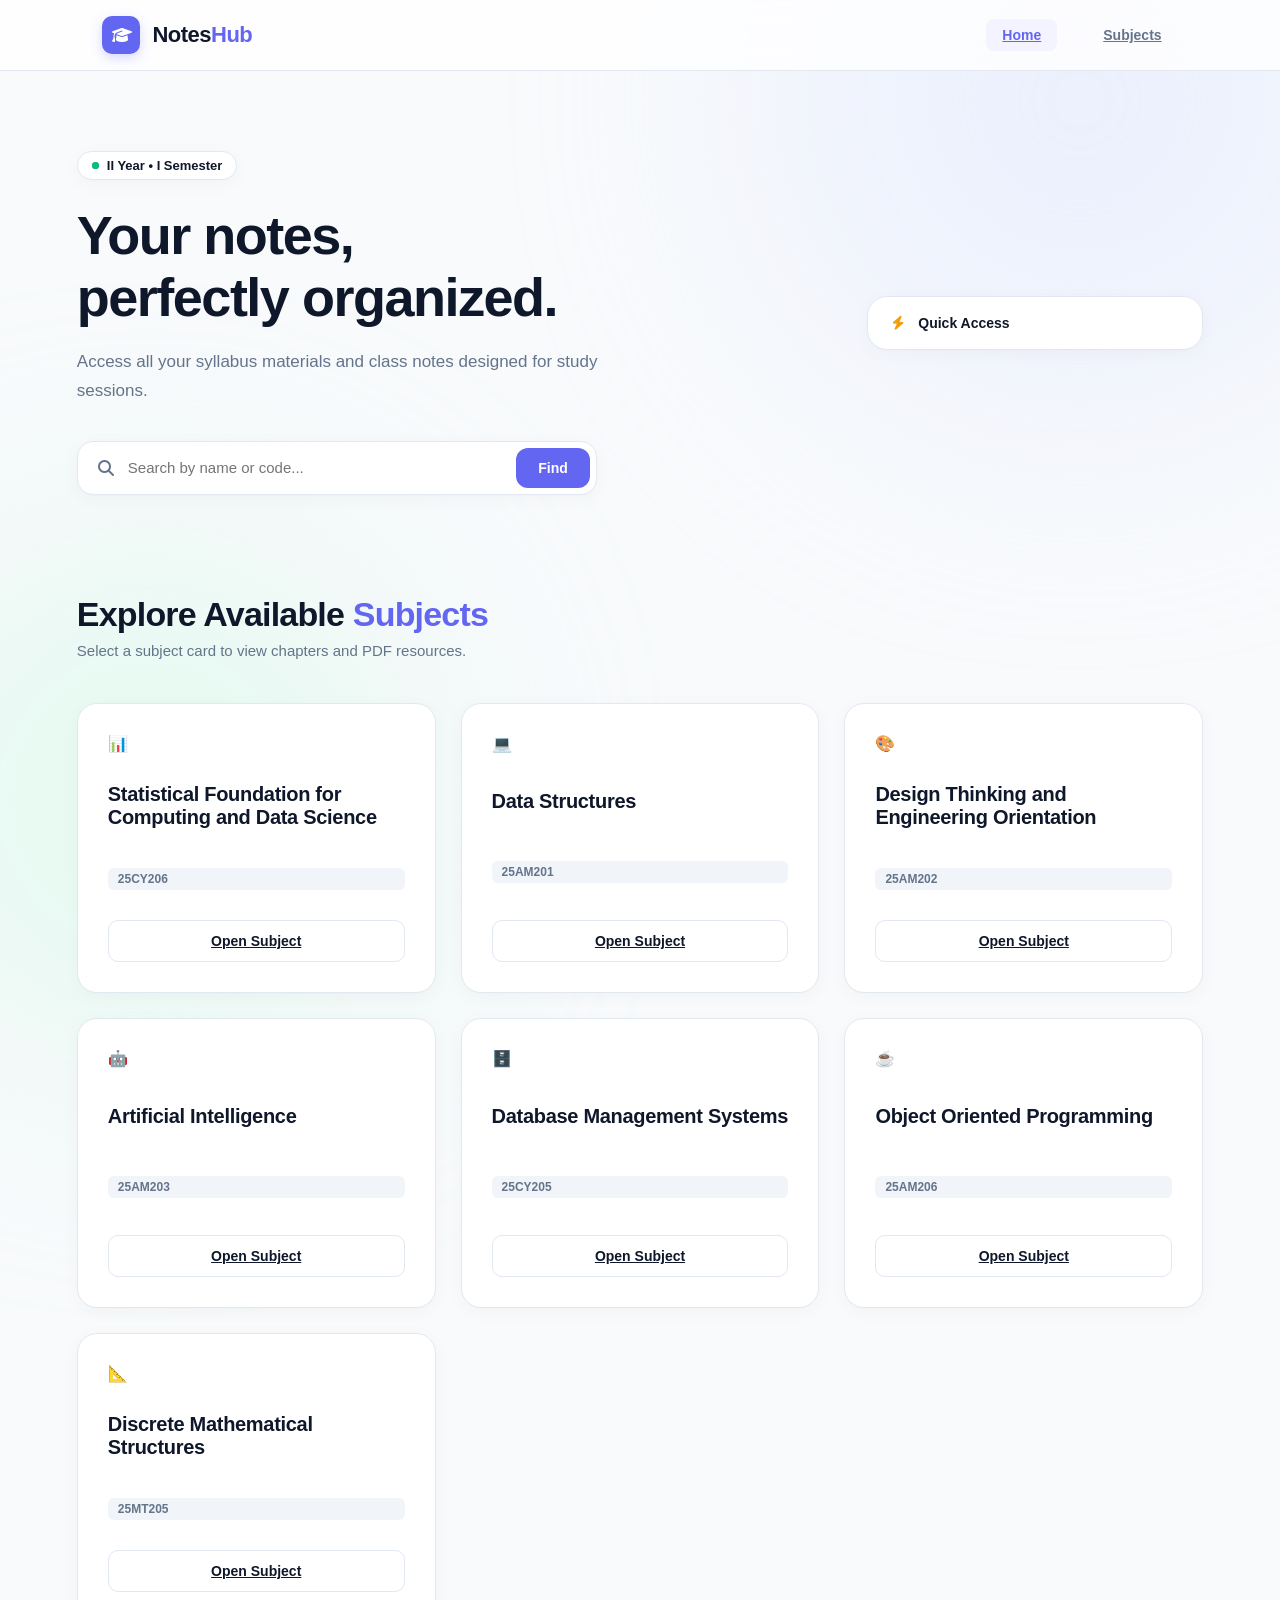
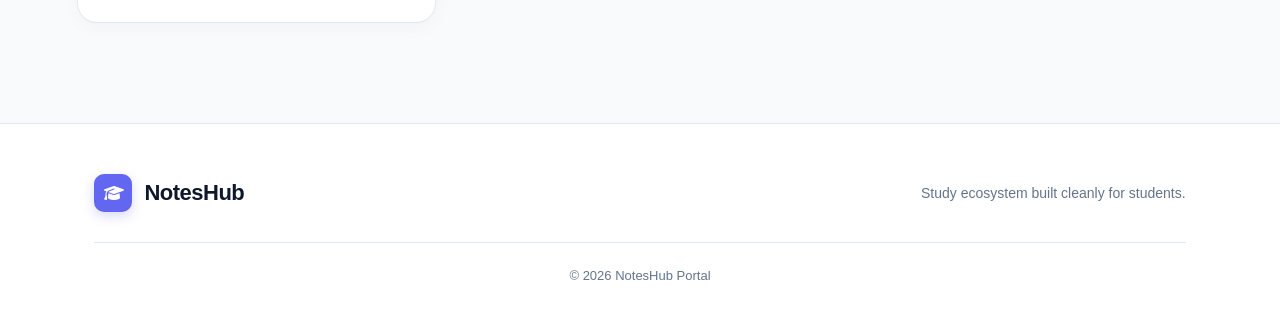
==== commit 80fc9d78: "Update index.html" ====
--- a/index.html
+++ b/index.html
@@ -45,26 +45,15 @@
             </div>
             <h1>Your notes, <br>perfectly organized.</h1>
             <p>
-                Ditch the messy binders. Access all your syllabus materials, high-yield class notes, and blueprints in a beautiful layout designed for study sessions.
+                Access all your syllabus materials and class notes designed for study sessions.
             </p>
             <div class="search-container">
                 <i class="fa-solid fa-magnifying-glass search-icon"></i>
-                <input type="text" id="searchInput" placeholder="Search by topic, name, or code...">
+                <input type="text" id="searchInput" placeholder="Search by name or code...">
                 <button class="search-btn">Find</button>
             </div>
         </div>
         
-        <div class="hero-graphics">
-            <div class="bento-preview-card card-large">
-                <div class="preview-header">
-                    <span class="dot-red"></span><span class="dot-yellow"></span><span class="dot-green"></span>
-                </div>
-                <div class="preview-content">
-                    <i class="fa-solid fa-chart-line graphic-icon"></i>
-                    <h4>Smart Analytics</h4>
-                    <p>Track your semester preparation progress efficiently.</p>
-                </div>
-            </div>
             <div class="bento-preview-card card-small">
                 <i class="fa-solid fa-bolt icon-flash"></i>
                 <span>Quick Access</span>
@@ -78,7 +67,7 @@
     <section class="subjects-section" id="subjects">
         <div class="section-header">
             <h2>Explore Available <span>Subjects</span></h2>
-            <p>Select a subject card to view chapters, question banks, and PDF resources.</p>
+            <p>Select a subject card to view chapters  and PDF resources.</p>
         </div>
         <div id="subjectsContainer">
             <!-- JS dynamically injects cards here -->
@@ -108,10 +97,10 @@
                     <div class="logo-icon"><i class="fa-solid fa-graduation-cap"></i></div>
                     <span>NotesHub</span>
                 </div>
-                <p>Curated study ecosystem built cleanly for modern students.</p>
+                <p>Study ecosystem built cleanly for students.</p>
             </div>
             <div class="footer-bottom">
-                &copy; 2026 NotesHub Portal • Crafted for excellence.
+                &copy; 2026 NotesHub Portal
             </div>
         </div>
     </footer>
--- a/css/style.css
+++ b/css/style.css
@@ -1,28 +1,27 @@
 /* ===========================================================
-   STUDENT NOTES PORTAL
-   UPGRADED KINETIC GLASSMORPHISM UI 
+   NOTES HUB - LIGHT CANVAS & BENTO BOX UI
 =========================================================== */
 
 /* =========================
-   RESET & ROOT VARIABLES
+   VARIABLES & BASE RESET
 ========================= */
 * {
     margin: 0;
     padding: 0;
     box-sizing: border-box;
-    font-family: 'Poppins', sans-serif;
+    font-family: 'Plus Jakarta Sans', sans-serif;
 }
 
 :root {
-    --bg-main: #0b0f19;
-    --primary: #3b82f6;
-    --primary-glow: rgba(59, 130, 246, 0.35);
-    --accent: #06b6d4;
-    --text-main: #ffffff;
-    --text-muted: #94a3b8;
-    --glass-bg: rgba(255, 255, 255, 0.03);
-    --glass-border: rgba(255, 255, 255, 0.07);
-    --glass-blur: blur(20px);
+    --bg-main: #f8fafc;
+    --bg-card: #ffffff;
+    --text-dark: #0f172a;
+    --text-muted: #64748b;
+    --primary: #6366f1;       /* Cyber-Lavender */
+    --accent: #10b981;        /* Mint Accent */
+    --border-color: #e2e8f0;
+    --card-shadow: 0 4px 20px rgba(15, 23, 42, 0.03), 0 1px 2px rgba(0, 0, 0, 0.02);
+    --hover-shadow: 0 20px 40px rgba(99, 102, 241, 0.08), 0 1px 3px rgba(0, 0, 0, 0.02);
 }
 
 html {
@@ -30,58 +29,46 @@
 }
 
 body {
-    min-height: 100vh;
     background-color: var(--bg-main);
-    color: var(--text-main);
+    color: var(--text-dark);
     overflow-x: hidden;
     position: relative;
-}
-
-/* =========================
-   DYNAMIC GLOW BACKGROUND
-========================= */
-.glow-blob {
+    min-height: 100vh;
+}
+
+/* =========================
+   AURORA LIGHT FLOATING ORBS
+========================= */
+.light-orb {
     position: fixed;
     border-radius: 50%;
-    filter: blur(140px);
-    opacity: 0.25;
+    filter: blur(130px);
     z-index: -1;
+    opacity: 0.5;
     pointer-events: none;
-    animation: floatBlobs 20s infinite alternate ease-in-out;
-}
-
-.blob-1 {
+    animation: smoothDrift 16s infinite alternate ease-in-out;
+}
+
+.orb-purple {
+    width: 600px;
+    height: 600px;
+    background: #e0e7ff;
+    top: -200px;
+    right: -100px;
+}
+
+.orb-mint {
     width: 500px;
     height: 500px;
-    background: linear-gradient(135deg, #4f46e5, #3b82f6);
-    top: -150px;
-    left: -150px;
-}
-
-.blob-2 {
-    width: 450px;
-    height: 450px;
-    background: linear-gradient(135deg, #06b6d4, #10b981);
-    bottom: -100px;
-    right: -100px;
-    animation-delay: -5s;
-}
-
-.blob-3 {
-    width: 350px;
-    height: 350px;
-    background: linear-gradient(135deg, #ec4899, #8b5cf6);
-    top: 40%;
-    left: 50%;
-    transform: translate(-50%, -50%);
-    animation-duration: 25s;
-    opacity: 0.12;
-}
-
-@keyframes floatBlobs {
-    0% { transform: translate(0px, 0px) scale(1); }
-    50% { transform: translate(60px, -40px) scale(1.1); }
-    100% { transform: translate(-40px, 50px) scale(0.9); }
+    background: #d1fae5;
+    bottom: -150px;
+    left: -100px;
+    animation-delay: -4s;
+}
+
+@keyframes smoothDrift {
+    0% { transform: translate(0, 0) scale(1); }
+    100% { transform: translate(40px, -40px) scale(1.08); }
 }
 
 /* =========================
@@ -94,17 +81,15 @@
     background: var(--bg-main);
 }
 ::-webkit-scrollbar-thumb {
-    background: rgba(255, 255, 255, 0.15);
-    border-radius: 20px;
-    border: 2px solid var(--bg-main);
-    transition: background 0.3s;
+    background: #cbd5e1;
+    border-radius: 10px;
 }
 ::-webkit-scrollbar-thumb:hover {
-    background: var(--primary);
-}
-
-/* =========================
-   NAVBAR
+    background: #94a3b8;
+}
+
+/* =========================
+   NAVBAR STYLE
 ========================= */
 .navbar {
     position: sticky;
@@ -113,469 +98,460 @@
     display: flex;
     justify-content: space-between;
     align-items: center;
-    padding: 20px 6%;
-    backdrop-filter: var(--glass-blur);
-    -webkit-backdrop-filter: var(--glass-blur);
-    background: rgba(11, 15, 25, 0.7);
-    border-bottom: 1px solid var(--glass-border);
-    transition: all 0.4s ease;
+    padding: 16px 8%;
+    background: rgba(255, 255, 255, 0.8);
+    backdrop-filter: blur(12px);
+    -webkit-backdrop-filter: blur(12px);
+    border-bottom: 1px solid var(--border-color);
 }
 
 .logo {
     display: flex;
     align-items: center;
     gap: 12px;
-    font-size: 24px;
+    font-size: 22px;
     font-weight: 800;
     letter-spacing: -0.5px;
 }
 
-.logo i {
-    background: linear-gradient(135deg, #38bdf8, #8b5cf6);
-    -webkit-background-clip: text;
-    -webkit-text-fill-color: transparent;
-    filter: drop-shadow(0 4px 12px rgba(56, 189, 248, 0.3));
-}
-
-.logo .highlight {
-    color: #38bdf8;
+.logo-icon {
+    width: 38px;
+    height: 38px;
+    background: var(--primary);
+    border-radius: 10px;
+    display: flex;
+    align-items: center;
+    justify-content: center;
+    color: white;
+    font-size: 16px;
+    box-shadow: 0 4px 12px rgba(99, 102, 241, 0.25);
+}
+
+.brand-accent {
+    color: var(--primary);
 }
 
 .nav-links {
     display: flex;
-    gap: 32px;
+    gap: 30px;
     list-style: none;
 }
 
 .nav-links a {
     color: var(--text-muted);
-    font-weight: 500;
-    font-size: 15px;
-    transition: color 0.3s elements, transform 0.3s;
+    font-weight: 600;
+    font-size: 14px;
+    padding: 8px 16px;
+    border-radius: 8px;
+    transition: all 0.3s ease;
+}
+
+.nav-links a:hover, .nav-links a.active-link {
+    color: var(--primary);
+    background: rgba(99, 102, 241, 0.06);
+}
+
+.menu-btn {
+    display: none;
+    font-size: 20px;
+    cursor: pointer;
+    color: var(--text-dark);
+}
+
+/* =========================
+   HERO SECTION
+========================= */
+.hero {
+    width: 88%;
+    max-width: 1250px;
+    margin: 80px auto;
+    display: grid;
+    grid-template-columns: 1.1fr 0.9fr;
+    align-items: center;
+    gap: 60px;
+}
+
+.semester-pill {
+    display: inline-flex;
+    align-items: center;
+    gap: 8px;
+    background: white;
+    padding: 6px 14px;
+    border-radius: 20px;
+    font-size: 13px;
+    font-weight: 700;
+    color: var(--text-dark);
+    box-shadow: var(--card-shadow);
+    border: 1px solid var(--border-color);
+    margin-bottom: 24px;
+}
+
+.pulse-dot {
+    width: 7px;
+    height: 7px;
+    background: var(--accent);
+    border-radius: 50%;
+    display: inline-block;
     position: relative;
-    padding: 6px 0;
-}
-
-.nav-links a:hover, .nav-links a.active-link {
-    color: var(--text-main);
-}
-
-.nav-links a::after {
+}
+
+.pulse-dot::after {
     content: '';
     position: absolute;
-    bottom: 0;
-    left: 0;
-    width: 0;
-    height: 2px;
-    background: linear-gradient(90deg, #38bdf8, #8b5cf6);
-    transition: width 0.3s ease;
-}
-
-.nav-links a:hover::after, .nav-links a.active-link::after {
     width: 100%;
-}
-
-.menu-btn {
-    display: none;
-    font-size: 22px;
-    cursor: pointer;
-    color: var(--text-main);
-    transition: transform 0.3s;
-}
-
-.menu-btn:hover {
-    transform: scale(1.1);
-}
-
-/* =========================
-   HERO SECTION
-========================= */
-.hero {
-    width: 90%;
-    max-width: 1300px;
-    margin: 80px auto;
-    display: grid;
-    grid-template-columns: 1.2fr 0.8fr;
-    align-items: center;
-    gap: 80px;
-    animation: fadeUp 1s cubic-bezier(0.16, 1, 0.3, 1) forwards;
-}
-
-.badge {
-    display: inline-flex;
-    align-items: center;
-    gap: 8px;
-    background: rgba(56, 189, 248, 0.1);
-    border: 1px solid rgba(56, 189, 248, 0.2);
-    padding: 6px 16px;
-    border-radius: 30px;
-    font-size: 13px;
-    font-weight: 600;
-    color: #38bdf8;
-    margin-bottom: 24px;
-    letter-spacing: 0.5px;
+    height: 100%;
+    background: var(--accent);
+    border-radius: 50%;
+    animation: pulse 1.5s infinite;
+}
+
+@keyframes pulse {
+    0% { transform: scale(1); opacity: 1; }
+    100% { transform: scale(2.5); opacity: 0; }
 }
 
 .hero-text h1 {
-    font-size: 56px;
+    font-size: 54px;
     line-height: 1.15;
-    margin-bottom: 20px;
     font-weight: 800;
     letter-spacing: -1.5px;
-}
-
-.hero-text h1 span {
-    background: linear-gradient(135deg, #3b82f6, #06b6d4);
-    -webkit-background-clip: text;
-    -webkit-text-fill-color: transparent;
+    margin-bottom: 20px;
 }
 
 .hero-text p {
     color: var(--text-muted);
-    font-size: 18px;
+    font-size: 17px;
     line-height: 1.7;
-    margin-bottom: 40px;
-}
-
-/* Search Box Container */
-.search-box {
+    margin-bottom: 35px;
+}
+
+/* Search Bar Update */
+.search-container {
+    display: flex;
+    align-items: center;
+    background: var(--bg-card);
+    border: 1px solid var(--border-color);
+    box-shadow: var(--card-shadow);
+    padding: 6px 6px 6px 20px;
+    border-radius: 16px;
+    max-width: 520px;
+    transition: box-shadow 0.3s, border-color 0.3s;
+}
+
+.search-container:focus-within {
+    border-color: var(--primary);
+    box-shadow: 0 10px 25px rgba(99, 102, 241, 0.08);
+}
+
+.search-icon {
+    color: var(--text-muted);
+    font-size: 16px;
+    margin-right: 14px;
+}
+
+.search-container input {
+    border: none;
+    outline: none;
+    flex: 1;
+    font-size: 15px;
+    color: var(--text-dark);
+}
+
+.search-btn {
+    background: var(--primary);
+    color: white;
+    border: none;
+    padding: 12px 22px;
+    font-weight: 600;
+    font-size: 14px;
+    border-radius: 12px;
+    cursor: pointer;
+    transition: opacity 0.2s;
+}
+
+.search-btn:hover {
+    opacity: 0.9;
+}
+
+/* Bento Boxes Graphic System */
+.hero-graphics {
+    display: grid;
+    grid-template-columns: 1fr;
+    gap: 20px;
     position: relative;
-    max-width: 540px;
-}
-
-.search-icon {
-    position: absolute;
-    left: 24px;
-    top: 50%;
-    transform: translateY(-50%);
-    color: var(--text-muted);
-    font-size: 18px;
-    transition: color 0.3s;
-}
-
-.search-box input {
-    width: 100%;
-    padding: 18px 24px 18px 60px;
-    border-radius: 50px;
-    border: 1px solid var(--glass-border);
-    outline: none;
-    background: rgba(255, 255, 255, 0.04);
-    backdrop-filter: var(--glass-blur);
-    -webkit-backdrop-filter: var(--glass-blur);
-    color: white;
+}
+
+.bento-preview-card {
+    background: var(--bg-card);
+    border: 1px solid var(--border-color);
+    box-shadow: var(--card-shadow);
+    border-radius: 20px;
+    padding: 24px;
+    transition: transform 0.4s ease;
+}
+
+.card-large {
+    animation: graphicFloat 5s ease-in-out infinite alternate;
+}
+
+.preview-header {
+    display: flex;
+    gap: 6px;
+    margin-bottom: 16px;
+}
+
+.preview-header span {
+    width: 8px;
+    height: 8px;
+    border-radius: 50%;
+}
+
+.dot-red { background: #f87171; }
+.dot-yellow { background: #fbbf24; }
+.dot-green { background: #34d399; }
+
+.graphic-icon {
+    font-size: 28px;
+    color: var(--primary);
+    margin-bottom: 12px;
+}
+
+.bento-preview-card h4 {
+    font-weight: 700;
     font-size: 16px;
-    transition: all 0.3s cubic-bezier(0.4, 0, 0.2, 1);
-}
-
-.search-box input::placeholder {
-    color: #64748b;
-}
-
-.search-box input:focus {
-    border-color: #38bdf8;
-    background: rgba(255, 255, 255, 0.07);
-    box-shadow: 0 0 30px rgba(56, 189, 248, 0.15);
-}
-
-.search-box:focus-within .search-icon {
-    color: #38bdf8;
-}
-
-/* Interactive Hero Graphic */
-.hero-image {
-    display: flex;
-    justify-content: center;
-    position: relative;
-}
-
-.hero-circle {
-    width: 280px;
-    height: 280px;
-    border-radius: 50%;
-    background: rgba(255, 255, 255, 0.03);
-    border: 1px solid var(--glass-border);
-    display: flex;
-    align-items: center;
-    justify-content: center;
-    font-size: 80px;
-    color: rgba(255, 255, 255, 0.8);
-    position: relative;
-    box-shadow: inset 0 0 40px rgba(255, 255, 255, 0.05);
-    animation: float 6s ease-in-out infinite;
-}
-
-.orbiting-icon {
-    position: absolute;
-    width: 54px;
-    height: 54px;
-    border-radius: 50%;
-    background: rgba(255, 255, 255, 0.05);
-    border: 1px solid var(--glass-border);
-    backdrop-filter: var(--glass-blur);
-    display: flex;
-    align-items: center;
-    justify-content: center;
-    font-size: 18px;
-    color: #38bdf8;
-    box-shadow: 0 8px 20px rgba(0,0,0,0.2);
-}
-
-.icon-1 { top: -10px; left: 50%; transform: translateX(-50%); animation: orbit1 12s linear infinite; }
-.icon-2 { bottom: 20px; left: -20px; color: #a855f7; animation: orbit2 12s linear infinite; }
-.icon-3 { bottom: 20px; right: -20px; color: #10b981; animation: orbit3 12s linear infinite; }
-
-@keyframes float {
-    0%, 100% { transform: translateY(0px) rotate(0deg); }
-    50% { transform: translateY(-15px) rotate(2deg); }
-}
-
-/* =========================
-   SUBJECTS SECTION
+    margin-bottom: 4px;
+}
+
+.bento-preview-card p {
+    font-size: 13px;
+    color: var(--text-muted);
+}
+
+.card-small {
+    display: flex;
+    align-items: center;
+    gap: 14px;
+    padding: 18px 24px;
+    width: 70%;
+    margin-left: auto;
+    font-weight: 700;
+    font-size: 14px;
+    animation: graphicFloat 5s ease-in-out infinite alternate-reverse;
+}
+
+.icon-flash {
+    color: #f59e0b;
+}
+
+@keyframes graphicFloat {
+    0% { transform: translateY(0); }
+    100% { transform: translateY(-12px); }
+}
+
+/* =========================
+   SUBJECTS GRID SECTION
 ========================= */
 .subjects-section {
-    width: 90%;
-    max-width: 1300px;
+    width: 88%;
+    max-width: 1250px;
     margin: 100px auto;
 }
 
-.section-title {
-    font-size: 38px;
+.section-header {
+    margin-bottom: 44px;
+}
+
+.section-header h2 {
+    font-size: 34px;
     font-weight: 800;
-    margin-bottom: 48px;
-    letter-spacing: -1px;
-}
-
-.section-title span {
-    background: linear-gradient(135deg, #38bdf8, #8b5cf6);
-    -webkit-background-clip: text;
-    -webkit-text-fill-color: transparent;
+    letter-spacing: -0.8px;
+    margin-bottom: 8px;
+}
+
+.section-header span {
+    color: var(--primary);
+}
+
+.section-header p {
+    color: var(--text-muted);
+    font-size: 15px;
 }
 
 #subjectsContainer {
     display: grid;
-    grid-template-columns: repeat(auto-fit, minmax(320px, 1fr));
-    gap: 30px;
-}
-
-/* Advanced Premium Glass Card */
+    grid-template-columns: repeat(auto-fit, minmax(310px, 1fr));
+    gap: 25px;
+}
+
+/* Beautiful Modern Subject Cards */
 .subject-card {
-    background: var(--glass-bg);
-    border: 1px solid var(--glass-border);
-    backdrop-filter: var(--glass-blur);
-    -webkit-backdrop-filter: var(--glass-blur);
-    border-radius: 24px;
-    padding: 35px;
+    background: var(--bg-card);
+    border: 1px solid var(--border-color);
+    box-shadow: var(--card-shadow);
+    border-radius: 20px;
+    padding: 30px;
     display: flex;
     flex-direction: column;
     justify-content: space-between;
-    min-height: 310px;
-    position: relative;
-    overflow: hidden;
+    min-height: 290px;
     transition: all 0.4s cubic-bezier(0.16, 1, 0.3, 1);
-    box-shadow: 0 10px 30px rgba(0, 0, 0, 0.1);
-}
-
-.subject-card::before {
-    content: "";
-    position: absolute;
-    top: 0;
-    left: -150%;
-    width: 50%;
-    height: 100%;
-    background: linear-gradient(90deg, transparent, rgba(255, 255, 255, 0.08), transparent);
-    transform: skewX(-20deg);
-    transition: left 0.6s ease;
 }
 
 .subject-card:hover {
-    transform: translateY(-8px) scale(1.02);
-    border-color: rgba(56, 189, 248, 0.4);
-    background: rgba(255, 255, 255, 0.05);
-    box-shadow: 0 20px 40px rgba(56, 189, 248, 0.08), 0 1px 1px rgba(255,255,255,0.1) inset;
-}
-
-.subject-card:hover::before {
-    left: 150%;
-}
-
-.subject-icon {
-    font-size: 36px;
+    transform: translateY(-6px);
+    box-shadow: var(--hover-shadow);
+    border-color: rgba(99, 102, 241, 0.2);
+}
+
+.card-top {
+    display: flex;
+    justify-content: space-between;
+    align-items: flex-start;
     margin-bottom: 20px;
-    background: linear-gradient(135deg, #38bdf8, #2563eb);
-    -webkit-background-clip: text;
-    -webkit-text-fill-color: transparent;
-    display: inline-block;
+}
+
+.subject-icon-box {
+    width: 48px;
+    height: 48px;
+    border-radius: 12px;
+    background: rgba(99, 102, 241, 0.08);
+    display: flex;
+    align-items: center;
+    justify-content: center;
+    font-size: 20px;
+    color: var(--primary);
+    transition: background 0.3s, color 0.3s;
+}
+
+.subject-card:hover .subject-icon-box {
+    background: var(--primary);
+    color: white;
 }
 
 .course-code {
-    display: inline-block;
-    padding: 4px 14px;
-    border-radius: 30px;
-    background: rgba(56, 189, 248, 0.1);
-    border: 1px solid rgba(56, 189, 248, 0.15);
-    color: #7dd3fc;
     font-size: 12px;
-    font-weight: 600;
-    letter-spacing: 0.5px;
-    margin-bottom: 16px;
+    font-weight: 700;
+    color: var(--text-muted);
+    background: #f1f5f9;
+    padding: 4px 10px;
+    border-radius: 6px;
 }
 
 .subject-card h3 {
-    font-size: 22px;
+    font-size: 20px;
     font-weight: 700;
-    margin-bottom: 12px;
-    line-height: 1.4;
+    margin-bottom: 10px;
+    letter-spacing: -0.3px;
 }
 
 .subject-card p {
     color: var(--text-muted);
-    font-size: 15px;
+    font-size: 14px;
     line-height: 1.6;
     margin-bottom: 24px;
 }
 
-/* =========================
-   BUTTONS
-========================= */
+/* BUTTON INTERACTION */
 .btn {
     width: 100%;
-    display: inline-flex;
+    padding: 12px 20px;
+    font-weight: 600;
+    font-size: 14px;
+    border-radius: 10px;
+    border: 1px solid var(--border-color);
+    background: transparent;
+    color: var(--text-dark);
+    cursor: pointer;
+    display: flex;
     align-items: center;
     justify-content: center;
-    gap: 10px;
-    padding: 14px 28px;
-    border-radius: 14px;
-    font-weight: 600;
-    font-size: 15px;
-    border: none;
-    cursor: pointer;
-    transition: all 0.3s cubic-bezier(0.4, 0, 0.2, 1);
-}
-
-.btn-view {
-    background: linear-gradient(135deg, #2563eb, #38bdf8);
+    gap: 8px;
+    transition: all 0.3s;
+}
+
+.btn-view:hover {
+    background: var(--primary);
     color: white;
-    box-shadow: 0 4px 15px rgba(37, 99, 235, 0.2);
-}
-
-.btn-view:hover {
-    box-shadow: 0 8px 25px rgba(37, 99, 235, 0.4);
-    gap: 15px; /* Visual animation movement inside the button */
-}
-
-.btn-view i {
-    transition: transform 0.3s;
-}
-
-.btn-view:hover i {
-    transform: translateX(4px);
-}
-
-/* =========================
-   ANIMATIONS
-========================= */
-@keyframes fadeUp {
-    from {
-        opacity: 0;
-        transform: translateY(30px);
-    }
-    to {
-        opacity: 1;
-        transform: translateY(0);
-    }
+    border-color: var(--primary);
+    box-shadow: 0 4px 12px rgba(99, 102, 241, 0.15);
 }
 
 /* =========================
    FOOTER
 ========================= */
 footer {
-    margin-top: 120px;
-    padding: 60px 20px 30px;
-    background: rgba(255, 255, 255, 0.01);
-    backdrop-filter: var(--glass-blur);
-    -webkit-backdrop-filter: var(--glass-blur);
-    border-top: 1px solid var(--glass-border);
+    background: white;
+    border-top: 1px solid var(--border-color);
+    padding: 50px 20px 30px;
+    margin-top: 100px;
 }
 
 .footer-container {
-    width: 90%;
-    max-width: 1200px;
+    width: 88%;
+    max-width: 1250px;
     margin: 0 auto;
+}
+
+.footer-top {
+    display: flex;
+    justify-content: space-between;
+    align-items: center;
+    flex-wrap: wrap;
+    gap: 20px;
+    padding-bottom: 30px;
+    border-bottom: 1px solid var(--border-color);
+}
+
+.footer-top p {
+    color: var(--text-muted);
+    font-size: 14px;
+}
+
+.footer-bottom {
+    padding-top: 25px;
     text-align: center;
-}
-
-.footer-logo {
-    display: flex;
-    justify-content: center;
-    align-items: center;
-    gap: 12px;
-    font-size: 20px;
-    margin-bottom: 16px;
-    color: var(--text-main);
-}
-
-.footer-container p {
-    color: var(--text-muted);
-    font-size: 15px;
-    max-width: 500px;
-    margin: 0 auto 30px;
-}
-
-.footer-bottom {
     font-size: 13px;
-    color: #475569;
-    border-top: 1px solid rgba(255,255,255,0.05);
-    padding-top: 30px;
+    color: var(--text-muted);
 }
 
 /* =========================
    RESPONSIVE LAYOUTS
 ========================= */
-@media(max-width: 992px) {
+@media (max-width: 992px) {
     .hero {
         grid-template-columns: 1fr;
         text-align: center;
-        gap: 50px;
-        margin: 40px auto;
-    }
-    .hero-text h1 {
-        font-size: 42px;
-    }
-    .search-box {
+        margin: 50px auto;
+        gap: 40px;
+    }
+    .search-container {
         margin: 0 auto;
     }
-    .badge {
-        margin-bottom: 16px;
-    }
-}
-
-@media(max-width: 768px) {
-    .navbar {
-        padding: 18px 24px;
-    }
+    .card-small {
+        margin: 0 auto;
+    }
+}
+
+@media (max-width: 768px) {
     .menu-btn {
         display: block;
     }
-    
-    /* Sleek Mobile Drawer */
     .nav-links {
-        position: fixed;
-        top: 0;
-        right: -100%;
-        width: 280px;
-        height: 100vh;
-        background: rgba(11, 15, 25, 0.96);
-        backdrop-filter: blur(25px);
-        -webkit-backdrop-filter: blur(25px);
+        display: none;
+        position: absolute;
+        top: 72px;
+        left: 0;
+        width: 100%;
+        background: white;
         flex-direction: column;
-        padding: 100px 40px;
-        gap: 30px;
-        border-left: 1px solid var(--glass-border);
-        transition: right 0.4s cubic-bezier(0.16, 1, 0.3, 1);
-        z-index: 999;
-    }
-    
+        padding: 20px;
+        border-bottom: 1px solid var(--border-color);
+        box-shadow: 0 10px 20px rgba(0,0,0,0.05);
+    }
     .nav-links.active {
-        right: 0;
-    }
-}
+        display: flex;
+    }
+    .hero-text h1 {
+        font-size: 38px;
+    }
+}
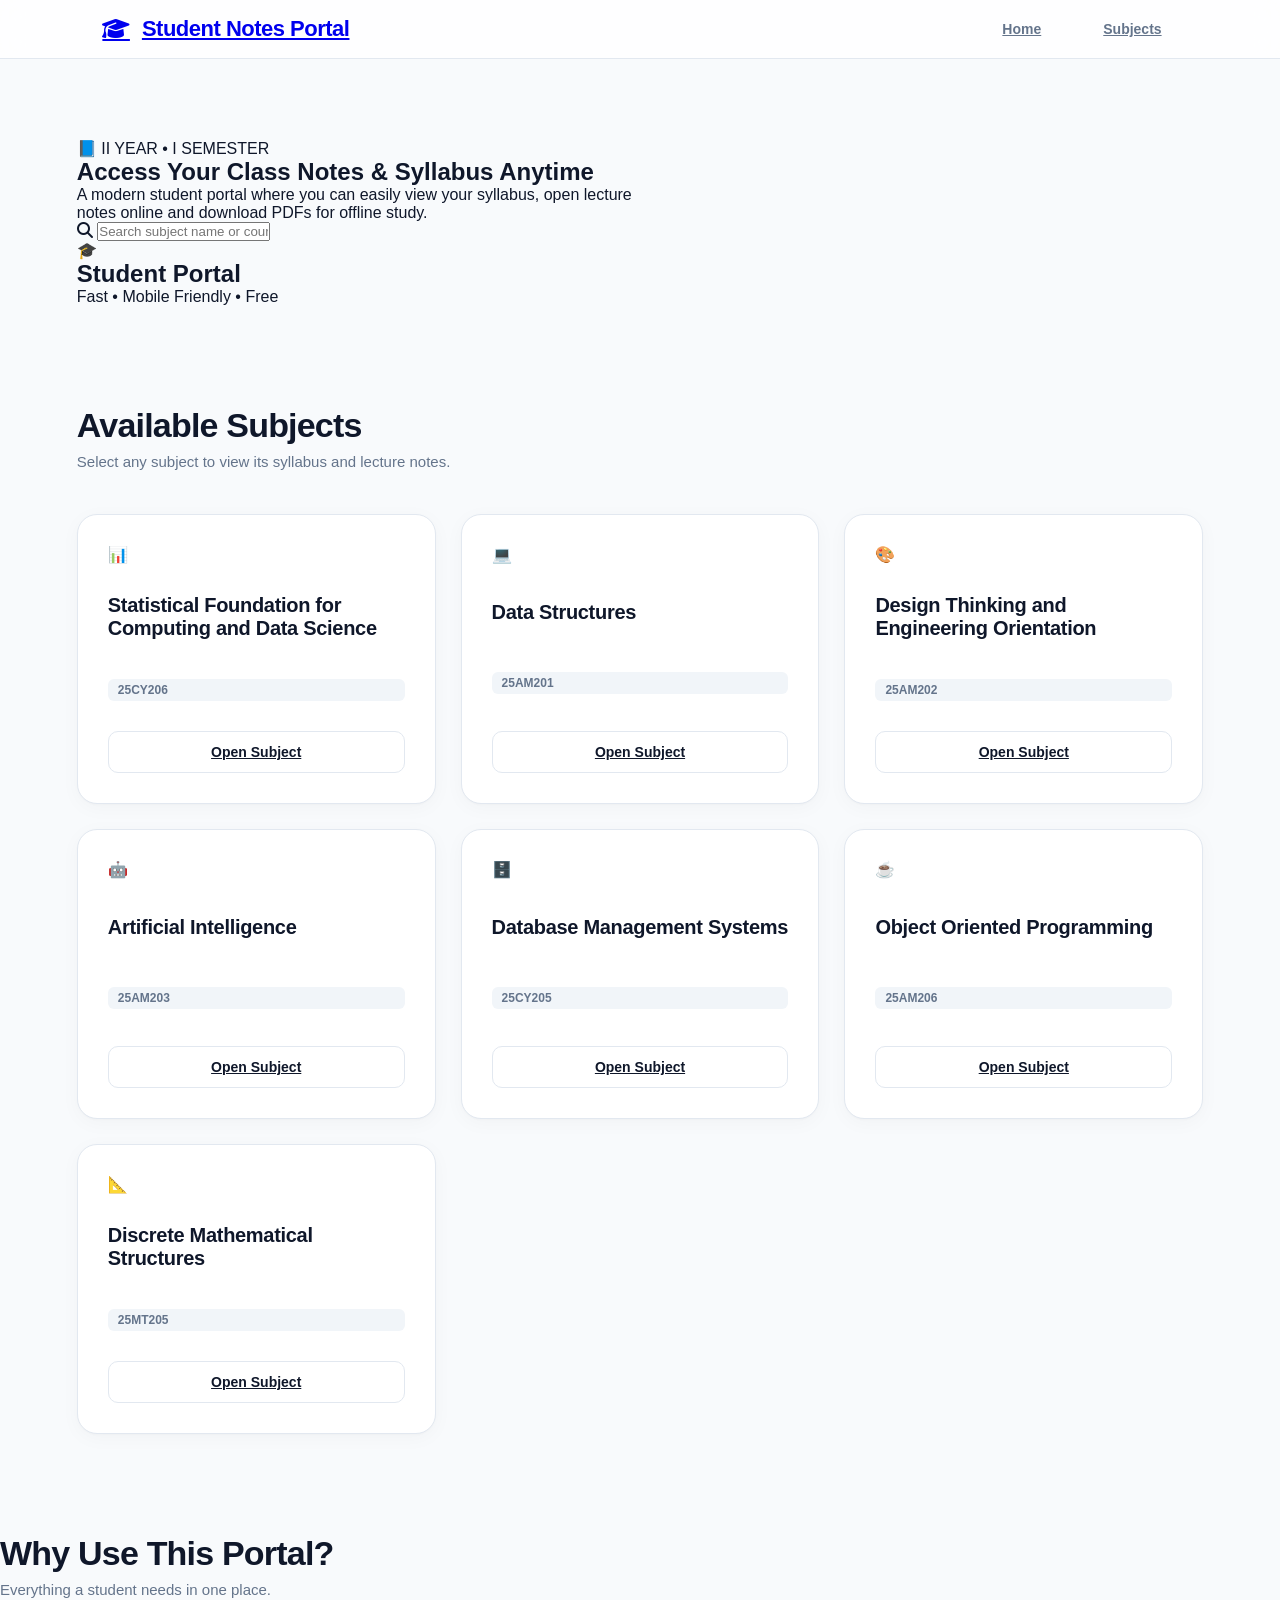
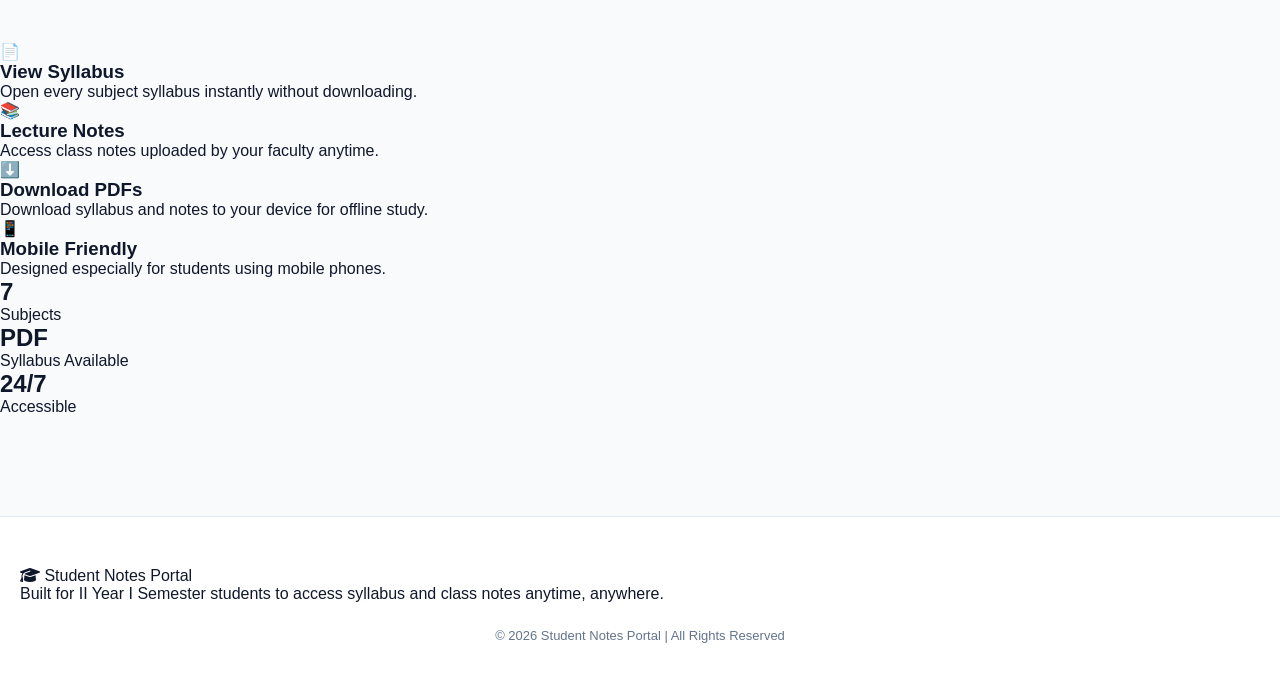
==== commit ed70c34d: "Update index.html" ====
--- a/index.html
+++ b/index.html
@@ -1,114 +1,182 @@
 <!DOCTYPE html>
 <html lang="en">
+
 <head>
     <meta charset="UTF-8">
     <meta name="viewport" content="width=device-width, initial-scale=1.0">
     <title>Student Notes Portal</title>
+    <meta name="description" content="Student Notes Portal for II Year I Semester">
+    
+    <!-- Fonts & Icons -->
     <link rel="preconnect" href="https://fonts.googleapis.com">
     <link rel="preconnect" href="https://fonts.gstatic.com" crossorigin>
-    <link href="https://fonts.googleapis.com/css2?family=Plus+Jakarta+Sans:wght@400;500;600;700;800&display=swap" rel="stylesheet">
-    <link rel="stylesheet" href="https://cdnjs.cloudflare.com/ajax/libs/font-awesome/6.7.2/css/all.min.css">
+    <link href="https://fonts.googleapis.com/css2?family=Poppins:wght@300;400;500;600;700;800&display=swap" rel="stylesheet">
+    <link rel="stylesheet" href="https://cdnjs.cloudflare.com/ajax/libs/font-awesome/6.6.0/css/all.min.css">
+    
+    <!-- Custom CSS -->
     <link rel="stylesheet" href="css/style.css">
 </head>
+
 <body>
 
-    <!-- Subtle Premium Background Gradients -->
-    <div class="light-orb orb-purple"></div>
-    <div class="light-orb orb-mint"></div>
-
-    <!-- ===========================
-         NAVBAR
-    =========================== -->
-    <header class="navbar">
-        <div class="logo">
-            <div class="logo-icon">
-                <i class="fa-solid fa-graduation-cap"></i>
-            </div>
-            <span>Notes<span class="brand-accent">Hub</span></span>
+    <!--==============================
+            HEADER
+    ===============================-->
+    <header class="header">
+        <div class="container">
+            <nav class="navbar">
+                <a href="index.html" class="logo">
+                    <i class="fa-solid fa-graduation-cap"></i>
+                    <span>Student Notes Portal</span>
+                </a>
+                <ul class="nav-links" id="navMenu">
+                    <li>
+                        <a href="index.html" class="active">Home</a>
+                    </li>
+                    <li>
+                        <a href="#subjects">Subjects</a>
+                    </li>
+                </ul>
+                <button class="menu-btn" id="menuBtn" aria-label="Toggle Navigation Menu">
+                    <i class="fa-solid fa-bars"></i>
+                </button>
+            </nav>
         </div>
-        <div class="menu-btn" id="menuBtn">
-            <i class="fa-solid fa-bars"></i>
-        </div>
-        <ul class="nav-links" id="navMenu">
-            <li><a href="index.html" class="active-link">Home</a></li>
-            <li><a href="#subjects">Subjects</a></li>
-        </ul>
     </header>
 
-    <!-- ===========================
-         HERO SECTION
-    =========================== -->
+    <!--==============================
+            HERO SECTION
+    ===============================-->
     <section class="hero">
-        <div class="hero-text">
-            <div class="semester-pill">
-                <span class="pulse-dot"></span> II Year • I Semester
+        <div class="container hero-container">
+            <div class="hero-content">
+                <div class="hero-badge">
+                    📘 II YEAR &bull; I SEMESTER
+                </div>
+                <h1>
+                    Access Your
+                    <span>Class Notes</span>
+                    &amp;
+                    <span>Syllabus</span>
+                    Anytime
+                </h1>
+                <p>
+                    A modern student portal where you can easily view your syllabus,
+                    open lecture notes online and download PDFs for offline study.
+                </p>
+                <div class="search-box">
+                    <i class="fa-solid fa-magnifying-glass"></i>
+                    <input type="text" id="searchInput" placeholder="Search subject name or course code">
+                </div>
             </div>
-            <h1>Your notes, <br>perfectly organized.</h1>
-            <p>
-                Access all your syllabus materials and class notes designed for study sessions.
-            </p>
-            <div class="search-container">
-                <i class="fa-solid fa-magnifying-glass search-icon"></i>
-                <input type="text" id="searchInput" placeholder="Search by name or code...">
-                <button class="search-btn">Find</button>
-            </div>
-        </div>
-        
-            <div class="bento-preview-card card-small">
-                <i class="fa-solid fa-bolt icon-flash"></i>
-                <span>Quick Access</span>
+            
+            <div class="hero-image">
+                <div class="hero-card">
+                    <div class="hero-icon">🎓</div>
+                    <h2>Student Portal</h2>
+                    <p>Fast &bull; Mobile Friendly &bull; Free</p>
+                </div>
             </div>
         </div>
     </section>
 
-    <!-- ===========================
-         SUBJECTS SECTION
-    =========================== -->
+    <!--==============================
+            SUBJECT SECTION
+    ===============================-->
     <section class="subjects-section" id="subjects">
-        <div class="section-header">
-            <h2>Explore Available <span>Subjects</span></h2>
-            <p>Select a subject card to view chapters  and PDF resources.</p>
-        </div>
-        <div id="subjectsContainer">
-            <!-- JS dynamically injects cards here -->
-            
-            <!-- Structural reference template for JS architecture -->
-            <!-- 
-            <div class="subject-card">
-                <div class="card-top">
-                    <div class="subject-icon-box"><i class="fa-solid fa-laptop-code"></i></div>
-                    <span class="course-code">CS201</span>
-                </div>
-                <h3>Data Structures</h3>
-                <p>Master arrays, trees, graphs, and memory architecture mechanics.</p>
-                <button class="btn btn-view">Open Library <i class="fa-solid fa-arrow-up-right-from-square"></i></button>
-            </div> 
-            -->
+        <div class="container">
+            <div class="section-header">
+                <h2>Available Subjects</h2>
+                <p>Select any subject to view its syllabus and lecture notes.</p>
+            </div>
+            <div class="subjects-grid" id="subjectsContainer">
+                <!-- Subject cards are loaded automatically by script.js -->
+            </div>
         </div>
     </section>
 
-    <!-- ===========================
-         FOOTER
-    =========================== -->
+    <!--==============================
+            FEATURES SECTION
+    ===============================-->
+    <section class="features-section">
+        <div class="container">
+            <div class="section-header">
+                <h2>Why Use This Portal?</h2>
+                <p>Everything a student needs in one place.</p>
+            </div>
+            <div class="features-grid">
+                <div class="feature-card">
+                    <div class="feature-icon">📄</div>
+                    <h3>View Syllabus</h3>
+                    <p>Open every subject syllabus instantly without downloading.</p>
+                </div>
+                <div class="feature-card">
+                    <div class="feature-icon">📚</div>
+                    <h3>Lecture Notes</h3>
+                    <p>Access class notes uploaded by your faculty anytime.</p>
+                </div>
+                <div class="feature-card">
+                    <div class="feature-icon">⬇️</div>
+                    <h3>Download PDFs</h3>
+                    <p>Download syllabus and notes to your device for offline study.</p>
+                </div>
+                <div class="feature-card">
+                    <div class="feature-icon">📱</div>
+                    <h3>Mobile Friendly</h3>
+                    <p>Designed especially for students using mobile phones.</p>
+                </div>
+            </div>
+        </div>
+    </section>
+
+    <!--==============================
+            QUICK STATS
+    ===============================-->
+    <section class="stats-section">
+        <div class="container">
+            <div class="stats-grid">
+                <div class="stat-card">
+                    <h2>7</h2>
+                    <p>Subjects</p>
+                </div>
+                <div class="stat-card">
+                    <h2>PDF</h2>
+                    <p>Syllabus Available</p>
+                </div>
+                <div class="stat-card">
+                    <h2>24/7</h2>
+                    <p>Accessible</p>
+                </div>
+            </div>
+        </div>
+    </section>
+
+    <!--==============================
+            FOOTER
+    ===============================-->
     <footer>
-        <div class="footer-container">
-            <div class="footer-top">
-                <div class="logo">
-                    <div class="logo-icon"><i class="fa-solid fa-graduation-cap"></i></div>
-                    <span>NotesHub</span>
+        <div class="container">
+            <div class="footer-content">
+                <div class="footer-logo">
+                    <i class="fa-solid fa-graduation-cap"></i>
+                    Student Notes Portal
                 </div>
-                <p>Study ecosystem built cleanly for students.</p>
-            </div>
-            <div class="footer-bottom">
-                &copy; 2026 NotesHub Portal
+                <p>
+                    Built for II Year I Semester students to access syllabus
+                    and class notes anytime, anywhere.
+                </p>
+                <div class="footer-bottom">
+                    &copy; 2026 Student Notes Portal | All Rights Reserved
+                </div>
             </div>
         </div>
     </footer>
 
-    <!-- ===========================
-         JAVASCRIPT
-    =========================== -->
+    <!--==============================
+            JAVASCRIPT
+    ===============================-->
     <script src="js/subjects.js"></script>
     <script src="js/script.js"></script>
 </body>
+
 </html>
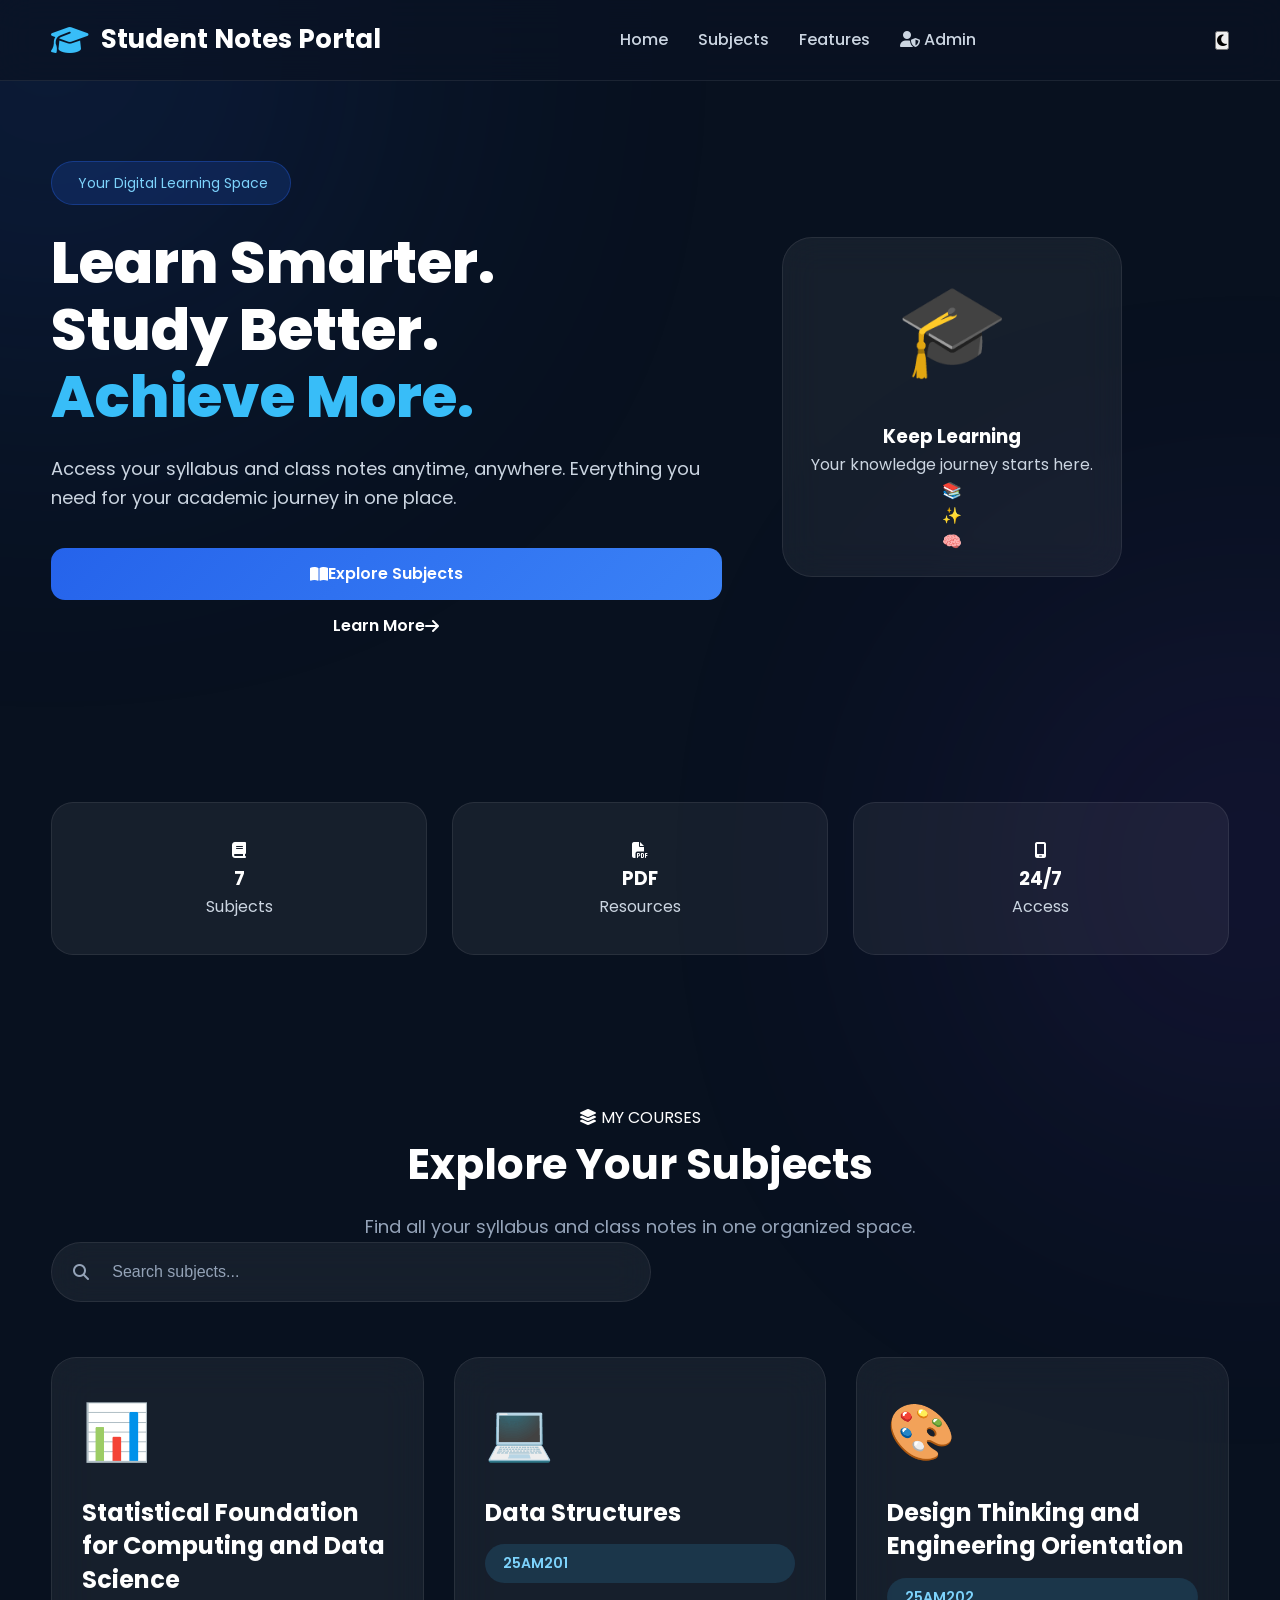
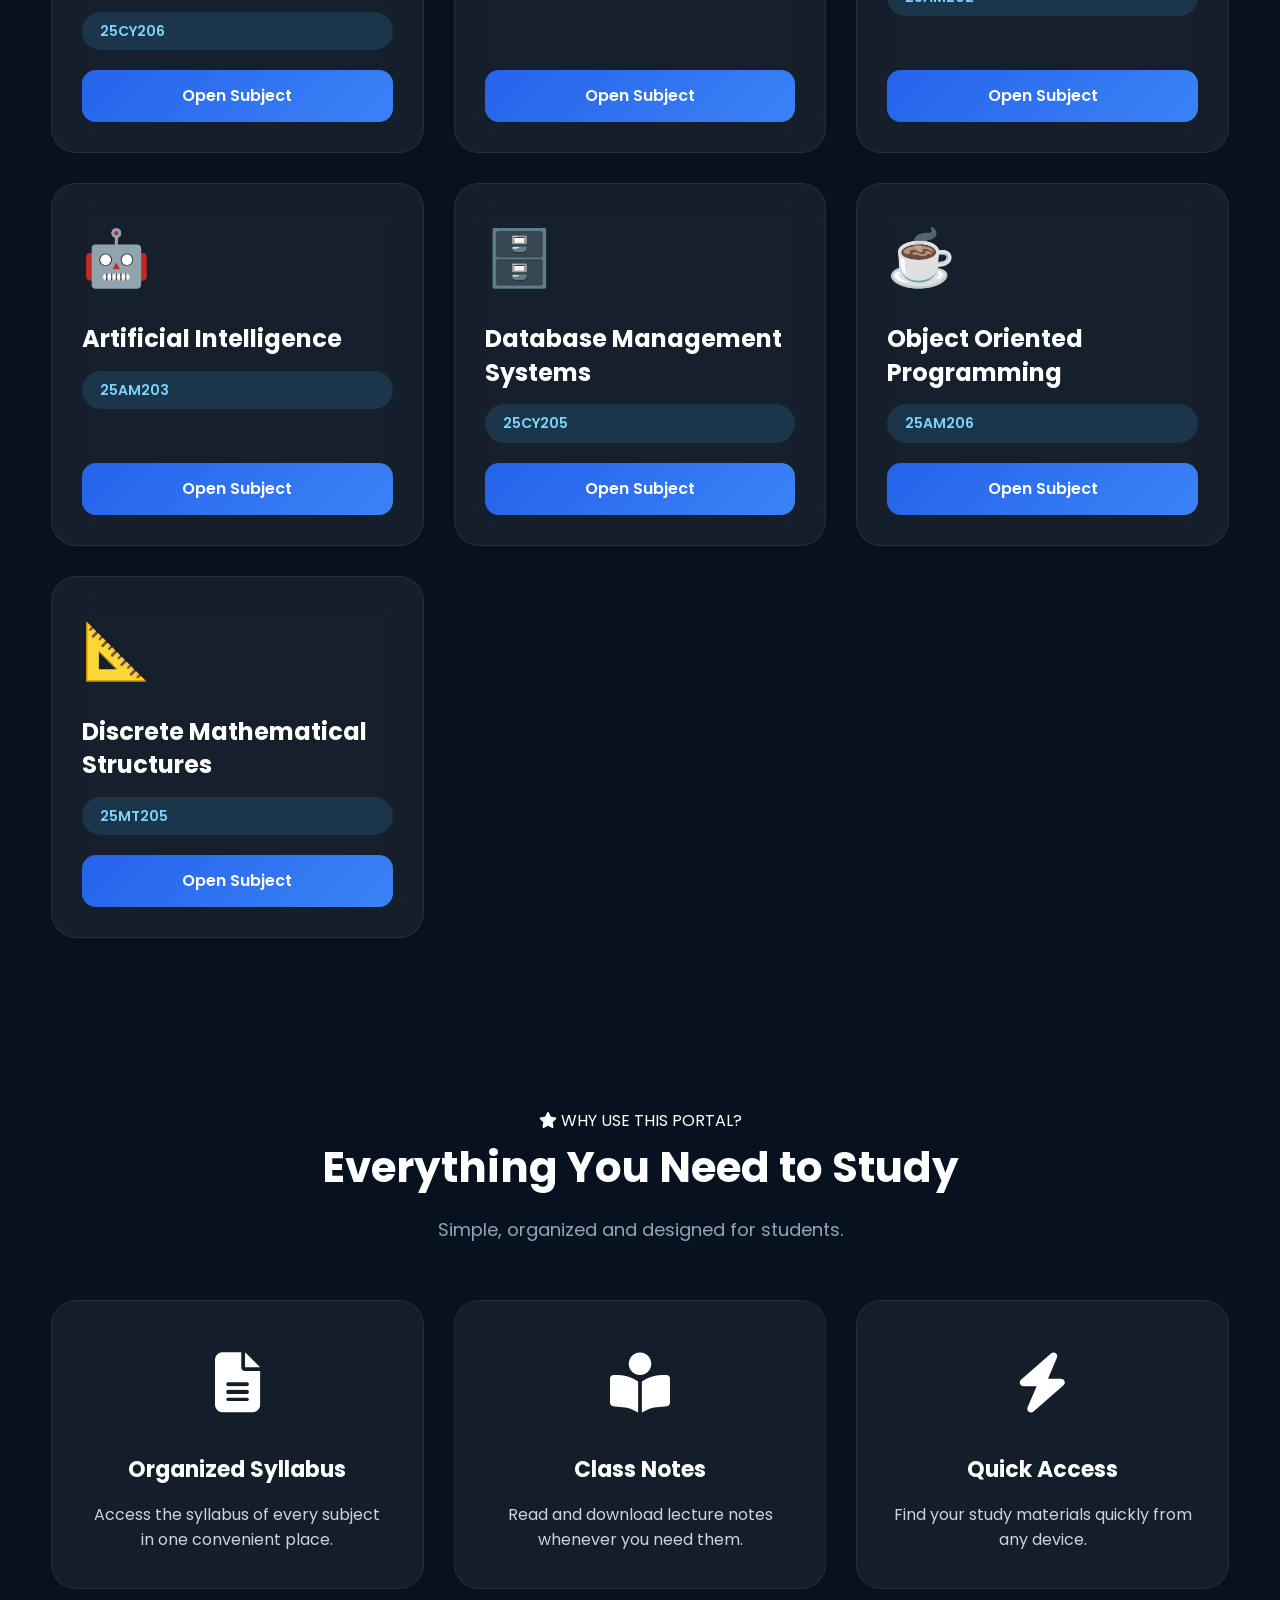
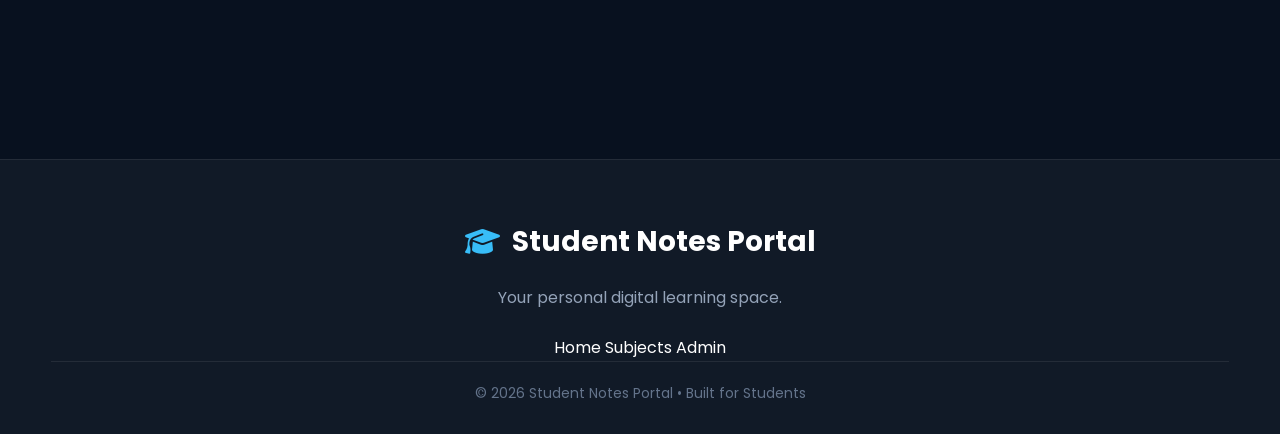
==== commit 0aa1b8f5: "Update index.html" ====
--- a/index.html
+++ b/index.html
@@ -2,181 +2,740 @@
 <html lang="en">
 
 <head>
+
     <meta charset="UTF-8">
+
     <meta name="viewport" content="width=device-width, initial-scale=1.0">
+
     <title>Student Notes Portal</title>
-    <meta name="description" content="Student Notes Portal for II Year I Semester">
-    
-    <!-- Fonts & Icons -->
-    <link rel="preconnect" href="https://fonts.googleapis.com">
-    <link rel="preconnect" href="https://fonts.gstatic.com" crossorigin>
-    <link href="https://fonts.googleapis.com/css2?family=Poppins:wght@300;400;500;600;700;800&display=swap" rel="stylesheet">
-    <link rel="stylesheet" href="https://cdnjs.cloudflare.com/ajax/libs/font-awesome/6.6.0/css/all.min.css">
-    
-    <!-- Custom CSS -->
-    <link rel="stylesheet" href="css/style.css">
+
+    <meta name="description"
+        content="Student Notes Portal - Access syllabus and class notes easily.">
+
+    <!-- Google Font -->
+
+    <link rel="preconnect"
+        href="https://fonts.googleapis.com">
+
+    <link rel="preconnect"
+        href="https://fonts.gstatic.com"
+        crossorigin>
+
+    <link href="https://fonts.googleapis.com/css2?family=Poppins:wght@300;400;500;600;700;800&display=swap"
+        rel="stylesheet">
+
+
+    <!-- Font Awesome -->
+
+    <link rel="stylesheet"
+        href="https://cdnjs.cloudflare.com/ajax/libs/font-awesome/6.6.0/css/all.min.css">
+
+
+    <!-- Main CSS -->
+
+    <link rel="stylesheet"
+        href="css/style.css">
+
 </head>
 
+
 <body>
 
-    <!--==============================
+
+    <!-- =========================================
             HEADER
-    ===============================-->
+    ========================================== -->
+
     <header class="header">
+
         <div class="container">
+
             <nav class="navbar">
-                <a href="index.html" class="logo">
+
+
+                <!-- LOGO -->
+
+                <a href="index.html"
+                    class="logo">
+
                     <i class="fa-solid fa-graduation-cap"></i>
-                    <span>Student Notes Portal</span>
+
+                    <span>
+
+                        Student Notes Portal
+
+                    </span>
+
                 </a>
-                <ul class="nav-links" id="navMenu">
+
+
+                <!-- NAVIGATION -->
+
+                <ul class="nav-links"
+                    id="navMenu">
+
                     <li>
-                        <a href="index.html" class="active">Home</a>
+
+                        <a href="index.html">
+
+                            Home
+
+                        </a>
+
                     </li>
+
+
                     <li>
-                        <a href="#subjects">Subjects</a>
+
+                        <a href="#subjects">
+
+                            Subjects
+
+                        </a>
+
                     </li>
+
+
+                    <li>
+
+                        <a href="#features">
+
+                            Features
+
+                        </a>
+
+                    </li>
+
+
+                    <!-- ADMIN LINK -->
+
+                    <li>
+
+                        <a href="admin.html">
+
+                            <i class="fa-solid fa-user-shield"></i>
+
+                            Admin
+
+                        </a>
+
+                    </li>
+
                 </ul>
-                <button class="menu-btn" id="menuBtn" aria-label="Toggle Navigation Menu">
+
+
+                <!-- THEME BUTTON -->
+
+                <button
+
+                    id="themeToggle"
+
+                    class="theme-toggle"
+
+                    aria-label="Toggle dark mode">
+
+                    <i class="fa-solid fa-moon"></i>
+
+                </button>
+
+
+                <!-- MOBILE MENU -->
+
+                <button
+
+                    id="menuBtn"
+
+                    class="menu-btn"
+
+                    aria-label="Open menu">
+
                     <i class="fa-solid fa-bars"></i>
+
                 </button>
+
+
             </nav>
+
         </div>
+
     </header>
 
-    <!--==============================
+
+
+    <!-- =========================================
             HERO SECTION
-    ===============================-->
-    <section class="hero">
-        <div class="container hero-container">
-            <div class="hero-content">
-                <div class="hero-badge">
-                    📘 II YEAR &bull; I SEMESTER
-                </div>
-                <h1>
-                    Access Your
-                    <span>Class Notes</span>
-                    &amp;
-                    <span>Syllabus</span>
-                    Anytime
-                </h1>
+    ========================================== -->
+
+    <main>
+
+
+        <section class="hero">
+
+
+            <div class="container">
+
+
+                <div class="hero-container">
+
+
+                    <!-- HERO CONTENT -->
+
+                    <div class="hero-content">
+
+
+                        <span class="hero-badge">
+
+                            <i class="fa-solid fa-sparkles"></i>
+
+                            Your Digital Learning Space
+
+                        </span>
+
+
+                        <h1>
+
+                            Learn Smarter.
+
+                            <br>
+
+                            Study Better.
+
+                            <br>
+
+                            <span>
+
+                                Achieve More.
+
+                            </span>
+
+                        </h1>
+
+
+                        <p>
+
+                            Access your syllabus and class notes
+                            anytime, anywhere. Everything you need
+                            for your academic journey in one place.
+
+                        </p>
+
+
+                        <div class="hero-buttons">
+
+
+                            <a href="#subjects"
+                                class="btn btn-view">
+
+                                <i class="fa-solid fa-book-open"></i>
+
+                                Explore Subjects
+
+                            </a>
+
+
+                            <a href="#features"
+                                class="btn btn-outline">
+
+                                Learn More
+
+                                <i class="fa-solid fa-arrow-right"></i>
+
+                            </a>
+
+
+                        </div>
+
+
+                    </div>
+
+
+
+                    <!-- HERO VISUAL -->
+
+                    <div class="hero-visual">
+
+
+                        <div class="hero-card">
+
+
+                            <div class="hero-card-glow"></div>
+
+
+                            <div class="hero-icon">
+
+                                🎓
+
+                            </div>
+
+
+                            <h3>
+
+                                Keep Learning
+
+                            </h3>
+
+
+                            <p>
+
+                                Your knowledge journey starts here.
+
+                            </p>
+
+
+                            <div class="floating-element element-one">
+
+                                📚
+
+                            </div>
+
+
+                            <div class="floating-element element-two">
+
+                                ✨
+
+                            </div>
+
+
+                            <div class="floating-element element-three">
+
+                                🧠
+
+                            </div>
+
+
+                        </div>
+
+
+                    </div>
+
+
+                </div>
+
+            </div>
+
+
+        </section>
+
+
+
+        <!-- =========================================
+                STATS
+        ========================================== -->
+
+        <section class="stats-section">
+
+
+            <div class="container">
+
+
+                <div class="stats-grid">
+
+
+                    <div class="stat-card">
+
+                        <div class="stat-icon">
+
+                            <i class="fa-solid fa-book"></i>
+
+                        </div>
+
+                        <div>
+
+                            <h3>7</h3>
+
+                            <p>Subjects</p>
+
+                        </div>
+
+                    </div>
+
+
+                    <div class="stat-card">
+
+                        <div class="stat-icon">
+
+                            <i class="fa-solid fa-file-pdf"></i>
+
+                        </div>
+
+                        <div>
+
+                            <h3>PDF</h3>
+
+                            <p>Resources</p>
+
+                        </div>
+
+                    </div>
+
+
+                    <div class="stat-card">
+
+                        <div class="stat-icon">
+
+                            <i class="fa-solid fa-mobile-screen"></i>
+
+                        </div>
+
+                        <div>
+
+                            <h3>24/7</h3>
+
+                            <p>Access</p>
+
+                        </div>
+
+                    </div>
+
+
+                </div>
+
+            </div>
+
+
+        </section>
+
+
+
+        <!-- =========================================
+                SUBJECTS SECTION
+        ========================================== -->
+
+        <section
+
+            id="subjects"
+
+            class="subjects-section">
+
+
+            <div class="container">
+
+
+                <!-- SECTION HEADER -->
+
+                <div class="section-header">
+
+
+                    <div>
+
+                        <span class="section-label">
+
+                            <i class="fa-solid fa-layer-group"></i>
+
+                            MY COURSES
+
+                        </span>
+
+
+                        <h2>
+
+                            Explore Your Subjects
+
+                        </h2>
+
+
+                        <p>
+
+                            Find all your syllabus and class notes
+                            in one organized space.
+
+                        </p>
+
+                    </div>
+
+
+                    <!-- SEARCH -->
+
+                    <div class="search-box">
+
+
+                        <i class="fa-solid fa-magnifying-glass"></i>
+
+
+                        <input
+
+                            type="text"
+
+                            id="searchInput"
+
+                            placeholder="Search subjects...">
+
+
+                    </div>
+
+
+                </div>
+
+
+
+                <!-- SUBJECT CARDS -->
+
+                <div
+
+                    id="subjectsContainer"
+
+                    class="subjects-grid">
+
+                    <!-- Cards created by script.js -->
+
+                </div>
+
+
+            </div>
+
+
+        </section>
+
+
+
+        <!-- =========================================
+                FEATURES SECTION
+        ========================================== -->
+
+        <section
+
+            id="features"
+
+            class="features-section">
+
+
+            <div class="container">
+
+
+                <div class="section-header centered">
+
+
+                    <span class="section-label">
+
+                        <i class="fa-solid fa-star"></i>
+
+                        WHY USE THIS PORTAL?
+
+                    </span>
+
+
+                    <h2>
+
+                        Everything You Need to Study
+
+                    </h2>
+
+
+                    <p>
+
+                        Simple, organized and designed for students.
+
+                    </p>
+
+
+                </div>
+
+
+
+                <div class="features-grid">
+
+
+                    <!-- FEATURE 1 -->
+
+                    <div class="feature-card">
+
+
+                        <div class="feature-icon">
+
+                            <i class="fa-solid fa-file-lines"></i>
+
+                        </div>
+
+
+                        <h3>
+
+                            Organized Syllabus
+
+                        </h3>
+
+
+                        <p>
+
+                            Access the syllabus of every subject
+                            in one convenient place.
+
+                        </p>
+
+
+                    </div>
+
+
+
+                    <!-- FEATURE 2 -->
+
+                    <div class="feature-card">
+
+
+                        <div class="feature-icon">
+
+                            <i class="fa-solid fa-book-open-reader"></i>
+
+                        </div>
+
+
+                        <h3>
+
+                            Class Notes
+
+                        </h3>
+
+
+                        <p>
+
+                            Read and download lecture notes
+                            whenever you need them.
+
+                        </p>
+
+
+                    </div>
+
+
+
+                    <!-- FEATURE 3 -->
+
+                    <div class="feature-card">
+
+
+                        <div class="feature-icon">
+
+                            <i class="fa-solid fa-bolt"></i>
+
+                        </div>
+
+
+                        <h3>
+
+                            Quick Access
+
+                        </h3>
+
+
+                        <p>
+
+                            Find your study materials quickly
+                            from any device.
+
+                        </p>
+
+
+                    </div>
+
+
+                </div>
+
+
+            </div>
+
+
+        </section>
+
+
+    </main>
+
+
+
+    <!-- =========================================
+            FOOTER
+    ========================================== -->
+
+    <footer>
+
+
+        <div class="container">
+
+
+            <div class="footer-content">
+
+
+                <div class="footer-logo">
+
+
+                    <i class="fa-solid fa-graduation-cap"></i>
+
+
+                    Student Notes Portal
+
+
+                </div>
+
+
                 <p>
-                    A modern student portal where you can easily view your syllabus,
-                    open lecture notes online and download PDFs for offline study.
+
+                    Your personal digital learning space.
+
                 </p>
-                <div class="search-box">
-                    <i class="fa-solid fa-magnifying-glass"></i>
-                    <input type="text" id="searchInput" placeholder="Search subject name or course code">
-                </div>
+
+
+                <div class="footer-links">
+
+
+                    <a href="index.html">
+
+                        Home
+
+                    </a>
+
+
+                    <a href="#subjects">
+
+                        Subjects
+
+                    </a>
+
+
+                    <a href="admin.html">
+
+                        Admin
+
+                    </a>
+
+                </div>
+
+
+                <div class="footer-bottom">
+
+
+                    © 2026 Student Notes Portal
+
+                    <span>•</span>
+
+                    Built for Students
+
+
+                </div>
+
+
             </div>
-            
-            <div class="hero-image">
-                <div class="hero-card">
-                    <div class="hero-icon">🎓</div>
-                    <h2>Student Portal</h2>
-                    <p>Fast &bull; Mobile Friendly &bull; Free</p>
-                </div>
-            </div>
+
+
         </div>
-    </section>
-
-    <!--==============================
-            SUBJECT SECTION
-    ===============================-->
-    <section class="subjects-section" id="subjects">
-        <div class="container">
-            <div class="section-header">
-                <h2>Available Subjects</h2>
-                <p>Select any subject to view its syllabus and lecture notes.</p>
-            </div>
-            <div class="subjects-grid" id="subjectsContainer">
-                <!-- Subject cards are loaded automatically by script.js -->
-            </div>
-        </div>
-    </section>
-
-    <!--==============================
-            FEATURES SECTION
-    ===============================-->
-    <section class="features-section">
-        <div class="container">
-            <div class="section-header">
-                <h2>Why Use This Portal?</h2>
-                <p>Everything a student needs in one place.</p>
-            </div>
-            <div class="features-grid">
-                <div class="feature-card">
-                    <div class="feature-icon">📄</div>
-                    <h3>View Syllabus</h3>
-                    <p>Open every subject syllabus instantly without downloading.</p>
-                </div>
-                <div class="feature-card">
-                    <div class="feature-icon">📚</div>
-                    <h3>Lecture Notes</h3>
-                    <p>Access class notes uploaded by your faculty anytime.</p>
-                </div>
-                <div class="feature-card">
-                    <div class="feature-icon">⬇️</div>
-                    <h3>Download PDFs</h3>
-                    <p>Download syllabus and notes to your device for offline study.</p>
-                </div>
-                <div class="feature-card">
-                    <div class="feature-icon">📱</div>
-                    <h3>Mobile Friendly</h3>
-                    <p>Designed especially for students using mobile phones.</p>
-                </div>
-            </div>
-        </div>
-    </section>
-
-    <!--==============================
-            QUICK STATS
-    ===============================-->
-    <section class="stats-section">
-        <div class="container">
-            <div class="stats-grid">
-                <div class="stat-card">
-                    <h2>7</h2>
-                    <p>Subjects</p>
-                </div>
-                <div class="stat-card">
-                    <h2>PDF</h2>
-                    <p>Syllabus Available</p>
-                </div>
-                <div class="stat-card">
-                    <h2>24/7</h2>
-                    <p>Accessible</p>
-                </div>
-            </div>
-        </div>
-    </section>
-
-    <!--==============================
-            FOOTER
-    ===============================-->
-    <footer>
-        <div class="container">
-            <div class="footer-content">
-                <div class="footer-logo">
-                    <i class="fa-solid fa-graduation-cap"></i>
-                    Student Notes Portal
-                </div>
-                <p>
-                    Built for II Year I Semester students to access syllabus
-                    and class notes anytime, anywhere.
-                </p>
-                <div class="footer-bottom">
-                    &copy; 2026 Student Notes Portal | All Rights Reserved
-                </div>
-            </div>
-        </div>
+
+
     </footer>
 
-    <!--==============================
+
+
+    <!-- =========================================
             JAVASCRIPT
-    ===============================-->
+    ========================================== -->
+
+
+    <!-- Subjects Database -->
+
     <script src="js/subjects.js"></script>
+
+
+    <!-- Main Script -->
+
     <script src="js/script.js"></script>
+
+
 </body>
 
 </html>
--- a/css/style.css
+++ b/css/style.css
@@ -1,557 +1,787 @@
-/* ===========================================================
-   NOTES HUB - LIGHT CANVAS & BENTO BOX UI
-=========================================================== */
-
-/* =========================
-   VARIABLES & BASE RESET
-========================= */
-* {
+/*==================================================
+    STUDENT NOTES PORTAL V2
+    Modern Education Theme
+==================================================*/
+
+/* Google Font */
+@import url('https://fonts.googleapis.com/css2?family=Poppins:wght@300;400;500;600;700;800&display=swap');
+
+/* Reset */
+*{
     margin: 0;
     padding: 0;
     box-sizing: border-box;
-    font-family: 'Plus Jakarta Sans', sans-serif;
-}
-
-:root {
-    --bg-main: #f8fafc;
-    --bg-card: #ffffff;
-    --text-dark: #0f172a;
-    --text-muted: #64748b;
-    --primary: #6366f1;       /* Cyber-Lavender */
-    --accent: #10b981;        /* Mint Accent */
-    --border-color: #e2e8f0;
-    --card-shadow: 0 4px 20px rgba(15, 23, 42, 0.03), 0 1px 2px rgba(0, 0, 0, 0.02);
-    --hover-shadow: 0 20px 40px rgba(99, 102, 241, 0.08), 0 1px 3px rgba(0, 0, 0, 0.02);
-}
-
-html {
+}
+
+html{
     scroll-behavior: smooth;
-}
-
-body {
-    background-color: var(--bg-main);
-    color: var(--text-dark);
+    scroll-padding-top: 90px; /* Prevents sticky header from covering targeted sections */
+}
+
+body{
+    font-family: 'Poppins', sans-serif;
+    background: #08111f;
+    color: #ffffff;
     overflow-x: hidden;
-    position: relative;
-    min-height: 100vh;
-}
-
-/* =========================
-   AURORA LIGHT FLOATING ORBS
-========================= */
-.light-orb {
+    line-height: 1.6;
+}
+
+/* Background Gradients */
+body::before{
+    content: "";
     position: fixed;
-    border-radius: 50%;
-    filter: blur(130px);
-    z-index: -1;
-    opacity: 0.5;
-    pointer-events: none;
-    animation: smoothDrift 16s infinite alternate ease-in-out;
-}
-
-.orb-purple {
     width: 600px;
     height: 600px;
-    background: #e0e7ff;
-    top: -200px;
-    right: -100px;
-}
-
-.orb-mint {
+    background: #2563eb;
+    border-radius: 50%;
+    filter: blur(180px);
+    opacity: .18;
+    top: -250px;
+    left: -250px;
+    z-index: -2;
+}
+
+body::after{
+    content: "";
+    position: fixed;
     width: 500px;
     height: 500px;
-    background: #d1fae5;
-    bottom: -150px;
-    left: -100px;
-    animation-delay: -4s;
-}
-
-@keyframes smoothDrift {
-    0% { transform: translate(0, 0) scale(1); }
-    100% { transform: translate(40px, -40px) scale(1.08); }
-}
-
-/* =========================
-   SCROLLBAR
-========================= */
-::-webkit-scrollbar {
-    width: 8px;
-}
-::-webkit-scrollbar-track {
-    background: var(--bg-main);
-}
-::-webkit-scrollbar-thumb {
-    background: #cbd5e1;
-    border-radius: 10px;
-}
-::-webkit-scrollbar-thumb:hover {
-    background: #94a3b8;
-}
-
-/* =========================
-   NAVBAR STYLE
-========================= */
-.navbar {
+    background: #7c3aed;
+    border-radius: 50%;
+    filter: blur(170px);
+    opacity: .15;
+    bottom: -220px;
+    right: -220px;
+    z-index: -2;
+}
+
+/* Scrollbar */
+::-webkit-scrollbar{
+    width: 10px;
+}
+
+::-webkit-scrollbar-thumb{
+    background: #2563eb;
+    border-radius: 20px;
+}
+
+::-webkit-scrollbar-track{
+    background: #08111f;
+}
+
+/* Links */
+a{
+    text-decoration: none;
+    color: inherit;
+}
+
+/* Container */
+.container{
+    width: 92%;
+    max-width: 1300px;
+    margin: auto;
+}
+
+/*==================================================
+    HEADER
+==================================================*/
+.header{
     position: sticky;
     top: 0;
     z-index: 1000;
+    backdrop-filter: blur(18px);
+    background: rgba(10, 18, 35, .72);
+    border-bottom: 1px solid rgba(255, 255, 255, .08);
+}
+
+.navbar{
     display: flex;
     justify-content: space-between;
     align-items: center;
-    padding: 16px 8%;
-    background: rgba(255, 255, 255, 0.8);
-    backdrop-filter: blur(12px);
-    -webkit-backdrop-filter: blur(12px);
-    border-bottom: 1px solid var(--border-color);
-}
-
-.logo {
+    min-height: 80px;
+}
+
+.logo{
     display: flex;
     align-items: center;
     gap: 12px;
-    font-size: 22px;
+    font-size: 26px;
+    font-weight: 700;
+    color: #ffffff;
+}
+
+.logo i{
+    color: #38bdf8;
+    font-size: 30px;
+}
+
+.nav-links{
+    list-style: none;
+    display: flex;
+    gap: 30px;
+}
+
+.nav-links a{
+    color: #cbd5e1;
+    font-weight: 500;
+    transition: .3s;
+}
+
+.nav-links a:hover{
+    color: #38bdf8;
+}
+
+.nav-links a.active{
+    color: #38bdf8;
+}
+
+.menu-btn{
+    display: none;
+    background: none;
+    border: none;
+    color: white;
+    font-size: 25px;
+    cursor: pointer;
+}
+
+/*==================================================
+    HERO
+==================================================*/
+.hero{
+    padding: 80px 0;
+}
+
+.hero-container{
+    display: grid;
+    grid-template-columns: 1.2fr .8fr;
+    gap: 60px;
+    align-items: center;
+}
+
+.hero-badge{
+    display: inline-block;
+    padding: 10px 22px;
+    background: rgba(37, 99, 235, .18);
+    border: 1px solid rgba(37, 99, 235, .35);
+    color: #7dd3fc;
+    border-radius: 40px;
+    font-size: 14px;
+    margin-bottom: 25px;
+}
+
+.hero-content h1{
+    font-size: 58px;
     font-weight: 800;
-    letter-spacing: -0.5px;
-}
-
-.logo-icon {
-    width: 38px;
-    height: 38px;
-    background: var(--primary);
-    border-radius: 10px;
-    display: flex;
-    align-items: center;
-    justify-content: center;
+    line-height: 1.15;
+    margin-bottom: 25px;
+}
+
+.hero-content h1 span{
+    color: #38bdf8;
+}
+
+.hero-content p{
+    color: #cbd5e1;
+    font-size: 18px;
+    margin-bottom: 35px;
+}
+
+/*==================================================
+    SEARCH
+==================================================*/
+.search-box{
+    position: relative;
+    max-width: 600px;
+}
+
+.search-box i{
+    position: absolute;
+    left: 22px;
+    top: 50%;
+    transform: translateY(-50%);
+    color: #94a3b8;
+    z-index: 1;
+}
+
+.search-box input{
+    width: 100%;
+    height: 60px;
+    padding-left: 60px;
+    padding-right: 20px;
+    outline: none;
+    border-radius: 50px;
+    background: rgba(255, 255, 255, .06);
+    backdrop-filter: blur(18px);
     color: white;
     font-size: 16px;
-    box-shadow: 0 4px 12px rgba(99, 102, 241, 0.25);
-}
-
-.brand-accent {
-    color: var(--primary);
-}
-
-.nav-links {
-    display: flex;
+    border: 1px solid rgba(255, 255, 255, .08);
+    transition: .35s;
+}
+
+.search-box input:focus{
+    border-color: #38bdf8;
+    box-shadow: 0 0 30px rgba(56, 189, 248, .25);
+}
+
+.search-box input::placeholder{
+    color: #94a3b8;
+}
+
+/*==================================================
+    HERO CARD
+==================================================*/
+.hero-image{
+    display: flex;
+    justify-content: center;
+}
+
+.hero-card{
+    width: 340px;
+    height: 340px;
+    border-radius: 30px;
+    background: rgba(255, 255, 255, .06);
+    backdrop-filter: blur(18px);
+    border: 1px solid rgba(255, 255, 255, .08);
+    display: flex;
+    flex-direction: column;
+    justify-content: center;
+    align-items: center;
+    transition: .4s;
+}
+
+.hero-card:hover{
+    transform: translateY(-12px);
+    box-shadow: 0 25px 60px rgba(37, 99, 235, .25);
+}
+
+.hero-icon{
+    font-size: 90px;
+    margin-bottom: 20px;
+}
+
+.hero-card h2{
+    margin-bottom: 10px;
+}
+
+.hero-card p{
+    color: #cbd5e1;
+}
+
+/*==================================================
+    SECTION TITLE
+==================================================*/
+.section-header{
+    text-align: center;
+    margin-bottom: 55px;
+}
+
+.section-header h2{
+    font-size: 42px;
+    margin-bottom: 15px;
+}
+
+.section-header p{
+    color: #94a3b8;
+    font-size: 18px;
+}
+
+/*==================================================
+    SUBJECTS SECTION
+==================================================*/
+.subjects-section{
+    padding: 80px 0;
+}
+
+.subjects-grid{
+    display: grid;
+    grid-template-columns: repeat(auto-fit, minmax(300px, 1fr));
     gap: 30px;
-    list-style: none;
-}
-
-.nav-links a {
-    color: var(--text-muted);
-    font-weight: 600;
-    font-size: 14px;
-    padding: 8px 16px;
-    border-radius: 8px;
-    transition: all 0.3s ease;
-}
-
-.nav-links a:hover, .nav-links a.active-link {
-    color: var(--primary);
-    background: rgba(99, 102, 241, 0.06);
-}
-
-.menu-btn {
-    display: none;
-    font-size: 20px;
-    cursor: pointer;
-    color: var(--text-dark);
-}
-
-/* =========================
-   HERO SECTION
-========================= */
-.hero {
-    width: 88%;
-    max-width: 1250px;
-    margin: 80px auto;
-    display: grid;
-    grid-template-columns: 1.1fr 0.9fr;
-    align-items: center;
-    gap: 60px;
-}
-
-.semester-pill {
-    display: inline-flex;
-    align-items: center;
-    gap: 8px;
-    background: white;
-    padding: 6px 14px;
-    border-radius: 20px;
-    font-size: 13px;
-    font-weight: 700;
-    color: var(--text-dark);
-    box-shadow: var(--card-shadow);
-    border: 1px solid var(--border-color);
-    margin-bottom: 24px;
-}
-
-.pulse-dot {
-    width: 7px;
-    height: 7px;
-    background: var(--accent);
-    border-radius: 50%;
-    display: inline-block;
+}
+
+/*==================================================
+    SUBJECT CARD
+==================================================*/
+.subject-card{
     position: relative;
-}
-
-.pulse-dot::after {
-    content: '';
-    position: absolute;
-    width: 100%;
-    height: 100%;
-    background: var(--accent);
-    border-radius: 50%;
-    animation: pulse 1.5s infinite;
-}
-
-@keyframes pulse {
-    0% { transform: scale(1); opacity: 1; }
-    100% { transform: scale(2.5); opacity: 0; }
-}
-
-.hero-text h1 {
-    font-size: 54px;
-    line-height: 1.15;
-    font-weight: 800;
-    letter-spacing: -1.5px;
-    margin-bottom: 20px;
-}
-
-.hero-text p {
-    color: var(--text-muted);
-    font-size: 17px;
-    line-height: 1.7;
-    margin-bottom: 35px;
-}
-
-/* Search Bar Update */
-.search-container {
-    display: flex;
-    align-items: center;
-    background: var(--bg-card);
-    border: 1px solid var(--border-color);
-    box-shadow: var(--card-shadow);
-    padding: 6px 6px 6px 20px;
-    border-radius: 16px;
-    max-width: 520px;
-    transition: box-shadow 0.3s, border-color 0.3s;
-}
-
-.search-container:focus-within {
-    border-color: var(--primary);
-    box-shadow: 0 10px 25px rgba(99, 102, 241, 0.08);
-}
-
-.search-icon {
-    color: var(--text-muted);
-    font-size: 16px;
-    margin-right: 14px;
-}
-
-.search-container input {
-    border: none;
-    outline: none;
-    flex: 1;
-    font-size: 15px;
-    color: var(--text-dark);
-}
-
-.search-btn {
-    background: var(--primary);
-    color: white;
-    border: none;
-    padding: 12px 22px;
-    font-weight: 600;
-    font-size: 14px;
-    border-radius: 12px;
-    cursor: pointer;
-    transition: opacity 0.2s;
-}
-
-.search-btn:hover {
-    opacity: 0.9;
-}
-
-/* Bento Boxes Graphic System */
-.hero-graphics {
-    display: grid;
-    grid-template-columns: 1fr;
-    gap: 20px;
-    position: relative;
-}
-
-.bento-preview-card {
-    background: var(--bg-card);
-    border: 1px solid var(--border-color);
-    box-shadow: var(--card-shadow);
-    border-radius: 20px;
-    padding: 24px;
-    transition: transform 0.4s ease;
-}
-
-.card-large {
-    animation: graphicFloat 5s ease-in-out infinite alternate;
-}
-
-.preview-header {
-    display: flex;
-    gap: 6px;
-    margin-bottom: 16px;
-}
-
-.preview-header span {
-    width: 8px;
-    height: 8px;
-    border-radius: 50%;
-}
-
-.dot-red { background: #f87171; }
-.dot-yellow { background: #fbbf24; }
-.dot-green { background: #34d399; }
-
-.graphic-icon {
-    font-size: 28px;
-    color: var(--primary);
-    margin-bottom: 12px;
-}
-
-.bento-preview-card h4 {
-    font-weight: 700;
-    font-size: 16px;
-    margin-bottom: 4px;
-}
-
-.bento-preview-card p {
-    font-size: 13px;
-    color: var(--text-muted);
-}
-
-.card-small {
-    display: flex;
-    align-items: center;
-    gap: 14px;
-    padding: 18px 24px;
-    width: 70%;
-    margin-left: auto;
-    font-weight: 700;
-    font-size: 14px;
-    animation: graphicFloat 5s ease-in-out infinite alternate-reverse;
-}
-
-.icon-flash {
-    color: #f59e0b;
-}
-
-@keyframes graphicFloat {
-    0% { transform: translateY(0); }
-    100% { transform: translateY(-12px); }
-}
-
-/* =========================
-   SUBJECTS GRID SECTION
-========================= */
-.subjects-section {
-    width: 88%;
-    max-width: 1250px;
-    margin: 100px auto;
-}
-
-.section-header {
-    margin-bottom: 44px;
-}
-
-.section-header h2 {
-    font-size: 34px;
-    font-weight: 800;
-    letter-spacing: -0.8px;
-    margin-bottom: 8px;
-}
-
-.section-header span {
-    color: var(--primary);
-}
-
-.section-header p {
-    color: var(--text-muted);
-    font-size: 15px;
-}
-
-#subjectsContainer {
-    display: grid;
-    grid-template-columns: repeat(auto-fit, minmax(310px, 1fr));
-    gap: 25px;
-}
-
-/* Beautiful Modern Subject Cards */
-.subject-card {
-    background: var(--bg-card);
-    border: 1px solid var(--border-color);
-    box-shadow: var(--card-shadow);
-    border-radius: 20px;
+    overflow: hidden;
+    background: rgba(255, 255, 255, .06);
+    backdrop-filter: blur(20px);
+    border: 1px solid rgba(255, 255, 255, .08);
+    border-radius: 25px;
     padding: 30px;
+    transition: .4s;
     display: flex;
     flex-direction: column;
     justify-content: space-between;
     min-height: 290px;
-    transition: all 0.4s cubic-bezier(0.16, 1, 0.3, 1);
-}
-
-.subject-card:hover {
-    transform: translateY(-6px);
-    box-shadow: var(--hover-shadow);
-    border-color: rgba(99, 102, 241, 0.2);
-}
-
-.card-top {
-    display: flex;
-    justify-content: space-between;
-    align-items: flex-start;
+}
+
+.subject-card:hover{
+    transform: translateY(-12px);
+    border-color: #38bdf8;
+    box-shadow: 0 25px 60px rgba(37, 99, 235, .25);
+}
+
+/* Shine Effect */
+.subject-card::before{
+    content: "";
+    position: absolute;
+    top: 0;
+    left: -120%;
+    width: 60%;
+    height: 100%;
+    background: linear-gradient(
+        120deg,
+        transparent,
+        rgba(255, 255, 255, .18),
+        transparent
+    );
+    transform: skewX(-25deg);
+    transition: .8s;
+}
+
+.subject-card:hover::before{
+    left: 170%;
+}
+
+.subject-icon{
+    font-size: 55px;
     margin-bottom: 20px;
 }
 
-.subject-icon-box {
-    width: 48px;
-    height: 48px;
-    border-radius: 12px;
-    background: rgba(99, 102, 241, 0.08);
-    display: flex;
-    align-items: center;
+.subject-card h3{
+    font-size: 24px;
+    margin-bottom: 15px;
+    line-height: 1.4;
+}
+
+.course-code{
+    display: inline-block;
+    margin-bottom: 20px;
+    padding: 8px 18px;
+    background: rgba(56, 189, 248, .15);
+    color: #7dd3fc;
+    border-radius: 40px;
+    font-size: 14px;
+    font-weight: 600;
+}
+
+/*==================================================
+    BUTTONS
+==================================================*/
+.action-box{
+    margin-top: auto;
+}
+
+.btn{
+    display: flex;
     justify-content: center;
-    font-size: 20px;
-    color: var(--primary);
-    transition: background 0.3s, color 0.3s;
-}
-
-.subject-card:hover .subject-icon-box {
-    background: var(--primary);
-    color: white;
-}
-
-.course-code {
-    font-size: 12px;
+    align-items: center;
+    width: 100%;
+    height: 52px;
+    border: none;
+    border-radius: 14px;
+    font-weight: 600;
+    cursor: pointer;
+    transition: .35s;
+    text-decoration: none;
+}
+
+.btn-view{
+    color: #fff;
+    background: linear-gradient(135deg, #2563eb, #3b82f6);
+}
+
+.btn-view:hover{
+    transform: translateY(-3px);
+    box-shadow: 0 12px 30px rgba(37, 99, 235, .35);
+}
+
+.btn-download{
+    color: #fff;
+    background: linear-gradient(135deg, #10b981, #22c55e);
+}
+
+.btn-download:hover{
+    transform: translateY(-3px);
+    box-shadow: 0 12px 30px rgba(16, 185, 129, .35);
+}
+
+/*==================================================
+    FEATURES
+==================================================*/
+.features-section{
+    padding: 90px 0;
+}
+
+.features-grid{
+    display: grid;
+    grid-template-columns: repeat(auto-fit, minmax(250px, 1fr));
+    gap: 30px;
+}
+
+.feature-card{
+    text-align: center;
+    background: rgba(255, 255, 255, .05);
+    border: 1px solid rgba(255, 255, 255, .08);
+    border-radius: 25px;
+    padding: 35px;
+    transition: .4s;
+}
+
+.feature-card:hover{
+    transform: translateY(-10px);
+    border-color: #38bdf8;
+}
+
+.feature-icon{
+    font-size: 60px;
+    margin-bottom: 20px;
+}
+
+.feature-card h3{
+    margin-bottom: 15px;
+    font-size: 22px;
+}
+
+.feature-card p{
+    color: #cbd5e1;
+}
+
+/*==================================================
+    STATS
+==================================================*/
+.stats-section{
+    padding: 70px 0;
+}
+
+.stats-grid{
+    display: grid;
+    grid-template-columns: repeat(3, 1fr);
+    gap: 25px;
+}
+
+.stat-card{
+    background: rgba(255, 255, 255, .06);
+    border: 1px solid rgba(255, 255, 255, .08);
+    border-radius: 22px;
+    padding: 35px;
+    text-align: center;
+}
+
+.stat-card h2{
+    font-size: 48px;
+    color: #38bdf8;
+    margin-bottom: 10px;
+}
+
+.stat-card p{
+    color: #cbd5e1;
+}
+
+/*==================================================
+    FOOTER
+==================================================*/
+footer{
+    margin-top: 80px;
+    padding: 60px 0 30px;
+    background: rgba(255, 255, 255, .04);
+    border-top: 1px solid rgba(255, 255, 255, .08);
+}
+
+.footer-content{
+    text-align: center;
+}
+
+.footer-logo{
+    display: flex;
+    justify-content: center;
+    align-items: center;
+    gap: 12px;
+    font-size: 28px;
     font-weight: 700;
-    color: var(--text-muted);
-    background: #f1f5f9;
-    padding: 4px 10px;
-    border-radius: 6px;
-}
-
-.subject-card h3 {
-    font-size: 20px;
-    font-weight: 700;
-    margin-bottom: 10px;
-    letter-spacing: -0.3px;
-}
-
-.subject-card p {
-    color: var(--text-muted);
+    margin-bottom: 20px;
+}
+
+.footer-logo i{
+    color: #38bdf8;
+}
+
+.footer-content p{
+    max-width: 700px;
+    margin: 0 auto 25px;
+    color: #94a3b8;
+}
+
+.footer-bottom{
+    color: #64748b;
     font-size: 14px;
-    line-height: 1.6;
-    margin-bottom: 24px;
-}
-
-/* BUTTON INTERACTION */
-.btn {
-    width: 100%;
-    padding: 12px 20px;
-    font-weight: 600;
-    font-size: 14px;
-    border-radius: 10px;
-    border: 1px solid var(--border-color);
-    background: transparent;
-    color: var(--text-dark);
-    cursor: pointer;
-    display: flex;
-    align-items: center;
-    justify-content: center;
-    gap: 8px;
-    transition: all 0.3s;
-}
-
-.btn-view:hover {
-    background: var(--primary);
-    color: white;
-    border-color: var(--primary);
-    box-shadow: 0 4px 12px rgba(99, 102, 241, 0.15);
-}
-
-/* =========================
-   FOOTER
-========================= */
-footer {
-    background: white;
-    border-top: 1px solid var(--border-color);
-    padding: 50px 20px 30px;
-    margin-top: 100px;
-}
-
-.footer-container {
-    width: 88%;
-    max-width: 1250px;
-    margin: 0 auto;
-}
-
-.footer-top {
+    border-top: 1px solid rgba(255, 255, 255, .08);
+    padding-top: 20px;
+}
+
+/*==================================================
+    SUBJECT PAGE
+==================================================*/
+.subject-hero{
+    padding: 70px 0 30px;
+}
+
+.subject-header{
+    background: rgba(255, 255, 255, .06);
+    backdrop-filter: blur(18px);
+    border: 1px solid rgba(255, 255, 255, .08);
+    border-radius: 25px;
+    padding: 40px;
+    margin-bottom: 35px;
+}
+
+.subject-header h1{
+    font-size: 42px;
+    margin-bottom: 15px;
+}
+
+#subjectCode{
+    color: #94a3b8;
+    font-size: 18px;
+}
+
+.subject-content{
+    display: grid;
+    gap: 30px;
+    margin-bottom: 80px;
+}
+
+/*==================================================
+    CONTENT CARDS
+==================================================*/
+.content-card{
+    background: rgba(255, 255, 255, .06);
+    border: 1px solid rgba(255, 255, 255, .08);
+    backdrop-filter: blur(18px);
+    border-radius: 24px;
+    padding: 30px;
+}
+
+.content-card h2{
+    font-size: 28px;
+    margin-bottom: 25px;
+}
+
+/*==================================================
+    BUTTON GROUP
+==================================================*/
+.button-group{
+    display: flex;
+    flex-wrap: wrap;
+    gap: 15px;
+}
+
+.button-group .btn{
+    flex: 1;
+    min-width: 180px;
+}
+
+/*==================================================
+    NOTES
+==================================================*/
+#notesContainer{
+    display: grid;
+    gap: 20px;
+}
+
+#notesContainer .subject-card{
+    min-height: auto;
+}
+
+#notesContainer h3{
+    margin-bottom: 20px;
+}
+
+.notes-unavailable{
+    display: flex;
+    align-items: center;
+    gap: 20px;
+    padding: 25px;
+    border-radius: 20px;
+    background: rgba(239, 68, 68, .12);
+    border: 1px solid rgba(239, 68, 68, .25);
+}
+
+.notes-unavailable i{
+    font-size: 45px;
+    color: #ef4444;
+}
+
+.notes-unavailable strong{
+    font-size: 22px;
+}
+
+/*==================================================
+    PDF VIEWER
+==================================================*/
+.viewer-page{
+    padding: 50px 0;
+}
+
+.viewer-header{
     display: flex;
     justify-content: space-between;
     align-items: center;
     flex-wrap: wrap;
     gap: 20px;
-    padding-bottom: 30px;
-    border-bottom: 1px solid var(--border-color);
-}
-
-.footer-top p {
-    color: var(--text-muted);
-    font-size: 14px;
-}
-
-.footer-bottom {
-    padding-top: 25px;
-    text-align: center;
-    font-size: 13px;
-    color: var(--text-muted);
-}
-
-/* =========================
-   RESPONSIVE LAYOUTS
-========================= */
-@media (max-width: 992px) {
-    .hero {
+    margin-bottom: 30px;
+}
+
+.viewer-header h2{
+    font-size: 32px;
+}
+
+.viewer-actions{
+    display: flex;
+    gap: 15px;
+    flex-wrap: wrap;
+}
+
+#pdfFrame{
+    width: 100%;
+    height: 85vh;
+    border: none;
+    border-radius: 20px;
+    background: #fff;
+    box-shadow: 0 25px 60px rgba(0, 0, 0, .35);
+}
+
+/*==================================================
+    BACK BUTTON
+==================================================*/
+.back-btn{
+    display: inline-flex;
+    align-items: center;
+    gap: 10px;
+    margin-bottom: 30px;
+    color: #38bdf8;
+    font-weight: 600;
+    transition: .3s;
+}
+
+.back-btn:hover{
+    transform: translateX(-5px);
+}
+
+/*==================================================
+    FADE ANIMATION
+==================================================*/
+@keyframes fadeUp{
+    from{
+        opacity: 0;
+        transform: translateY(35px);
+    }
+    to{
+        opacity: 1;
+        transform: translateY(0);
+    }
+}
+
+.hero,
+.subject-card,
+.feature-card,
+.stat-card,
+.subject-header,
+.content-card{
+    animation: fadeUp .8s ease;
+}
+
+/*==================================================
+    MOBILE RESPONSIVENESS
+==================================================*/
+@media(max-width: 992px){
+    .hero-container{
         grid-template-columns: 1fr;
         text-align: center;
-        margin: 50px auto;
         gap: 40px;
     }
-    .search-container {
-        margin: 0 auto;
-    }
-    .card-small {
-        margin: 0 auto;
-    }
-}
-
-@media (max-width: 768px) {
-    .menu-btn {
+    .hero-content h1{
+        font-size: 42px;
+    }
+    .hero-card{
+        width: 300px;
+        height: 300px;
+    }
+}
+
+@media(max-width: 768px){
+    .navbar{
+        min-height: 70px;
+    }
+    .menu-btn{
         display: block;
     }
-    .nav-links {
+    .nav-links{
         display: none;
         position: absolute;
-        top: 72px;
+        top: 70px;
         left: 0;
         width: 100%;
-        background: white;
+        background: #08111f;
         flex-direction: column;
         padding: 20px;
-        border-bottom: 1px solid var(--border-color);
-        box-shadow: 0 10px 20px rgba(0,0,0,0.05);
-    }
-    .nav-links.active {
+        border-top: 1px solid rgba(255, 255, 255, .08);
+        z-index: 999; /* Fix: Keeps mobile menu on top of hero content panels */
+    }
+    .nav-links.active{
         display: flex;
     }
-    .hero-text h1 {
-        font-size: 38px;
-    }
-}
+    .hero{
+        padding: 50px 0;
+    }
+    .hero-content h1{
+        font-size: 34px;
+    }
+    .hero-content p{
+        font-size: 16px;
+    }
+    .subjects-grid{
+        grid-template-columns: 1fr;
+    }
+    .features-grid{
+        grid-template-columns: 1fr;
+    }
+    .stats-grid{
+        grid-template-columns: 1fr;
+    }
+    .button-group{
+        flex-direction: column;
+    }
+    .button-group .btn{
+        width: 100%;
+    }
+    #pdfFrame{
+        height: 70vh;
+    }
+    .subject-header{
+        padding: 25px;
+    }
+    .subject-header h1{
+        font-size: 30px;
+    }
+}
+
+@media(max-width: 480px){
+    .logo{
+        font-size: 20px;
+    }
+    .hero-content h1{
+        font-size: 28px;
+    }
+    .section-header h2{
+        font-size: 30px;
+    }
+    .hero-card{
+        width: 260px;
+        height: 260px;
+    }
+    .hero-icon{
+        font-size: 70px;
+    }
+}
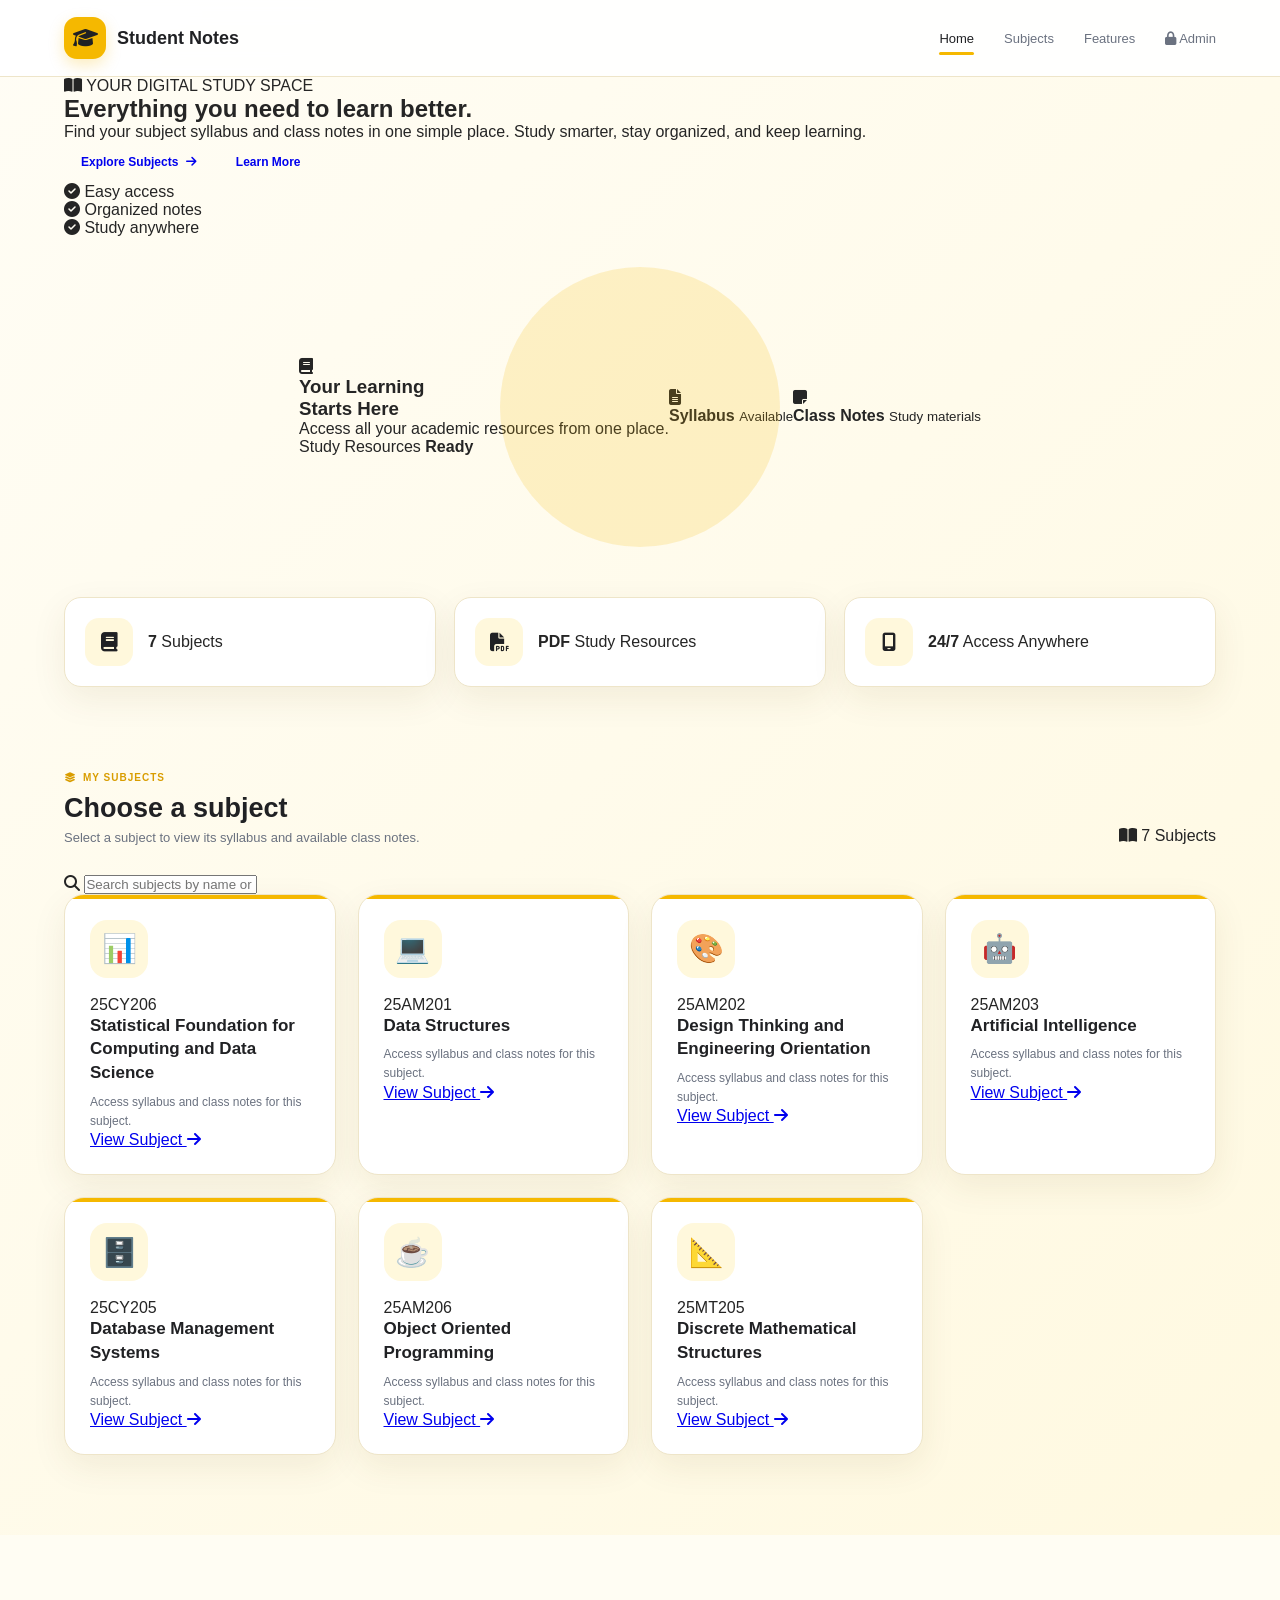
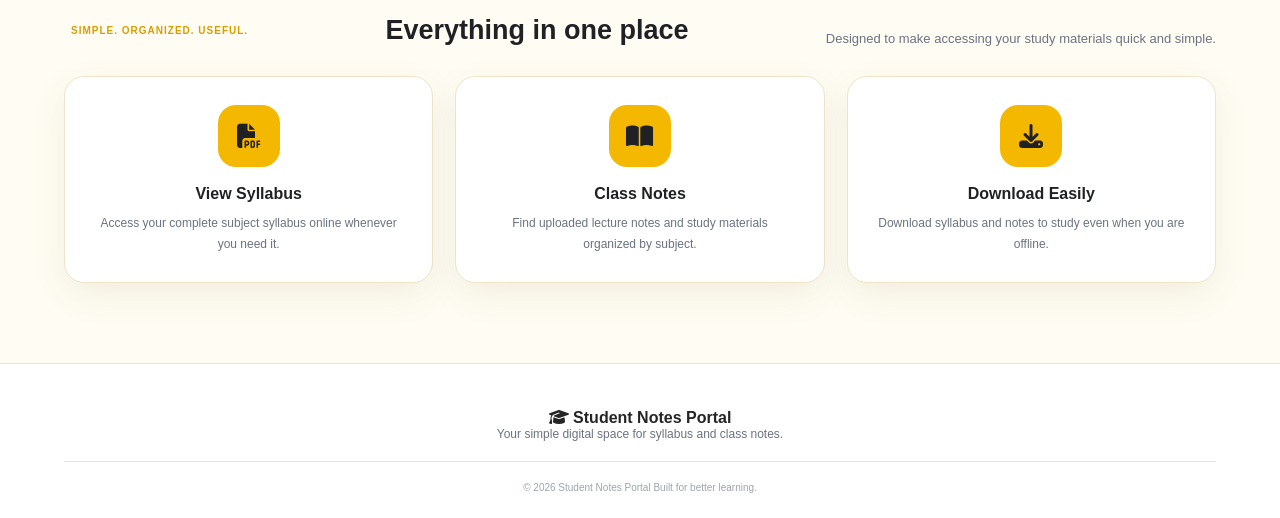
==== commit 81f4432b: "Update index.html" ====
--- a/index.html
+++ b/index.html
@@ -7,21 +7,19 @@
 
     <meta name="viewport" content="width=device-width, initial-scale=1.0">
 
+    <meta name="description"
+        content="Student Notes Portal - Access your syllabus and class notes easily.">
+
     <title>Student Notes Portal</title>
 
-    <meta name="description"
-        content="Student Notes Portal - Access syllabus and class notes easily.">
 
     <!-- Google Font -->
 
-    <link rel="preconnect"
-        href="https://fonts.googleapis.com">
-
-    <link rel="preconnect"
-        href="https://fonts.gstatic.com"
-        crossorigin>
-
-    <link href="https://fonts.googleapis.com/css2?family=Poppins:wght@300;400;500;600;700;800&display=swap"
+    <link rel="preconnect" href="https://fonts.googleapis.com">
+
+    <link rel="preconnect" href="https://fonts.gstatic.com" crossorigin>
+
+    <link href="https://fonts.googleapis.com/css2?family=Inter:wght@400;500;600;700;800&display=swap"
         rel="stylesheet">
 
 
@@ -31,10 +29,9 @@
         href="https://cdnjs.cloudflare.com/ajax/libs/font-awesome/6.6.0/css/all.min.css">
 
 
-    <!-- Main CSS -->
-
-    <link rel="stylesheet"
-        href="css/style.css">
+    <!-- Website CSS -->
+
+    <link rel="stylesheet" href="css/style.css">
 
 </head>
 
@@ -42,9 +39,9 @@
 <body>
 
 
-    <!-- =========================================
-            HEADER
-    ========================================== -->
+    <!-- =====================================================
+         HEADER
+    ====================================================== -->
 
     <header class="header">
 
@@ -55,685 +52,1219 @@
 
                 <!-- LOGO -->
 
-                <a href="index.html"
-                    class="logo">
-
-                    <i class="fa-solid fa-graduation-cap"></i>
+                <a href="index.html" class="logo">
+
+                    <span class="logo-icon">
+
+                        <i class="fa-solid fa-graduation-cap"></i>
+
+                    </span>
+
+                    <span class="logo-text">
+
+                        Student Notes
+
+                    </span>
+
+                </a>
+
+
+                <!-- DESKTOP NAVIGATION -->
+
+                <ul class="nav-links" id="navMenu">
+
+                    <li>
+
+                        <a href="#home" class="active">
+
+                            Home
+
+                        </a>
+
+                    </li>
+
+
+                    <li>
+
+                        <a href="#subjects">
+
+                            Subjects
+
+                        </a>
+
+                    </li>
+
+
+                    <li>
+
+                        <a href="#features">
+
+                            Features
+
+                        </a>
+
+                    </li>
+
+
+                    <li>
+
+                        <a href="admin.html">
+
+                            <i class="fa-solid fa-lock"></i>
+
+                            Admin
+
+                        </a>
+
+                    </li>
+
+                </ul>
+
+
+                <!-- MOBILE MENU BUTTON -->
+
+                <button
+
+                    class="menu-btn"
+
+                    id="menuBtn"
+
+                    aria-label="Open navigation menu">
+
+
+                    <i class="fa-solid fa-bars"></i>
+
+
+                </button>
+
+
+            </nav>
+
+        </div>
+
+    </header>
+
+
+    <!-- =====================================================
+         HERO SECTION
+    ====================================================== -->
+
+    <main>
+
+
+        <section class="hero" id="home">
+
+            <div class="container">
+
+                <div class="hero-layout">
+
+
+                    <!-- HERO CONTENT -->
+
+                    <div class="hero-content">
+
+
+                        <div class="hero-label">
+
+                            <i class="fa-solid fa-book-open"></i>
+
+                            YOUR DIGITAL STUDY SPACE
+
+                        </div>
+
+
+                        <h1>
+
+                            Everything you need
+
+                            <span>to learn better.</span>
+
+                        </h1>
+
+
+                        <p>
+
+                            Find your subject syllabus and class notes
+                            in one simple place. Study smarter, stay
+                            organized, and keep learning.
+
+                        </p>
+
+
+                        <div class="hero-actions">
+
+
+                            <a
+
+                                href="#subjects"
+
+                                class="btn btn-primary">
+
+
+                                Explore Subjects
+
+                                <i class="fa-solid fa-arrow-right"></i>
+
+
+                            </a>
+
+
+                            <a
+
+                                href="#features"
+
+                                class="btn btn-secondary">
+
+
+                                Learn More
+
+
+                            </a>
+
+
+                        </div>
+
+
+                        <!-- QUICK INFO -->
+
+                        <div class="hero-info">
+
+
+                            <div class="info-item">
+
+                                <i class="fa-solid fa-circle-check"></i>
+
+                                Easy access
+
+                            </div>
+
+
+                            <div class="info-item">
+
+                                <i class="fa-solid fa-circle-check"></i>
+
+                                Organized notes
+
+                            </div>
+
+
+                            <div class="info-item">
+
+                                <i class="fa-solid fa-circle-check"></i>
+
+                                Study anywhere
+
+                            </div>
+
+
+                        </div>
+
+
+                    </div>
+
+
+                    <!-- HERO VISUAL -->
+
+                    <div class="hero-visual">
+
+
+                        <div class="hero-main-card">
+
+
+                            <div class="hero-card-top">
+
+
+                                <span>
+
+                                    <i class="fa-solid fa-book"></i>
+
+                                </span>
+
+
+                                <span class="status-dot"></span>
+
+
+                            </div>
+
+
+                            <h3>
+
+                                Your Learning
+
+                                <br>
+
+                                Starts Here
+
+                            </h3>
+
+
+                            <p>
+
+                                Access all your academic resources
+                                from one place.
+
+                            </p>
+
+
+                            <div class="study-progress">
+
+
+                                <div class="progress-header">
+
+                                    <span>
+
+                                        Study Resources
+
+                                    </span>
+
+
+                                    <strong>
+
+                                        Ready
+
+                                    </strong>
+
+                                </div>
+
+
+                                <div class="progress-bar">
+
+                                    <span></span>
+
+                                </div>
+
+
+                            </div>
+
+
+                        </div>
+
+
+                        <!-- DECORATIVE CARDS -->
+
+
+                        <div class="floating-card floating-card-one">
+
+
+                            <i class="fa-solid fa-file-lines"></i>
+
+
+                            <div>
+
+                                <strong>
+
+                                    Syllabus
+
+                                </strong>
+
+
+                                <small>
+
+                                    Available
+
+                                </small>
+
+                            </div>
+
+
+                        </div>
+
+
+                        <div class="floating-card floating-card-two">
+
+
+                            <i class="fa-solid fa-note-sticky"></i>
+
+
+                            <div>
+
+                                <strong>
+
+                                    Class Notes
+
+                                </strong>
+
+
+                                <small>
+
+                                    Study materials
+
+                                </small>
+
+                            </div>
+
+
+                        </div>
+
+
+                    </div>
+
+
+                </div>
+
+            </div>
+
+        </section>
+
+
+        <!-- =================================================
+             QUICK STATS
+        ================================================== -->
+
+        <section class="stats-section">
+
+
+            <div class="container">
+
+
+                <div class="stats-grid">
+
+
+                    <div class="stat-card">
+
+
+                        <div class="stat-icon">
+
+                            <i class="fa-solid fa-book"></i>
+
+                        </div>
+
+
+                        <div>
+
+                            <strong>7</strong>
+
+                            <span>Subjects</span>
+
+                        </div>
+
+
+                    </div>
+
+
+                    <div class="stat-card">
+
+
+                        <div class="stat-icon">
+
+                            <i class="fa-solid fa-file-pdf"></i>
+
+                        </div>
+
+
+                        <div>
+
+                            <strong>PDF</strong>
+
+                            <span>Study Resources</span>
+
+                        </div>
+
+
+                    </div>
+
+
+                    <div class="stat-card">
+
+
+                        <div class="stat-icon">
+
+                            <i class="fa-solid fa-mobile-screen"></i>
+
+                        </div>
+
+
+                        <div>
+
+                            <strong>24/7</strong>
+
+                            <span>Access Anywhere</span>
+
+                        </div>
+
+
+                    </div>
+
+
+                </div>
+
+            </div>
+
+        </section>
+
+
+        <!-- =================================================
+             SUBJECTS SECTION
+        ================================================== -->
+
+        <section class="subjects-section" id="subjects">
+
+
+            <div class="container">
+
+
+                <div class="section-heading">
+
+
+                    <div>
+
+                        <span class="section-label">
+
+                            <i class="fa-solid fa-layer-group"></i>
+
+                            MY SUBJECTS
+
+                        </span>
+
+
+                        <h2>
+
+                            Choose a subject
+
+                        </h2>
+
+
+                        <p>
+
+                            Select a subject to view its syllabus
+                            and available class notes.
+
+                        </p>
+
+                    </div>
+
+
+                    <div class="subject-count">
+
+                        <i class="fa-solid fa-book-open"></i>
+
+                        <span id="subjectCount">
+
+                            7 Subjects
+
+                        </span>
+
+                    </div>
+
+
+                </div>
+
+
+                <!-- SEARCH -->
+
+                <div class="search-wrapper">
+
+
+                    <i class="fa-solid fa-magnifying-glass"></i>
+
+
+                    <input
+
+                        type="text"
+
+                        id="searchInput"
+
+                        placeholder="Search subjects by name or course code..."
+
+                        autocomplete="off">
+
+
+                </div>
+
+
+                <!-- SUBJECTS WILL BE LOADED BY JAVASCRIPT -->
+
+                <div
+
+                    class="subjects-grid"
+
+                    id="subjectsGrid">
+
+
+                    <!-- subjects.js loads subjects here -->
+
+
+                </div>
+
+
+                <!-- NO RESULTS -->
+
+                <div
+
+                    id="noResults"
+
+                    class="no-results"
+
+
+                    style="display: none;">
+
+
+                    <i class="fa-solid fa-magnifying-glass"></i>
+
+
+                    <h3>
+
+                        No subjects found
+
+                    </h3>
+
+
+                    <p>
+
+                        Try searching with another subject name
+                        or course code.
+
+                    </p>
+
+
+                </div>
+
+
+            </div>
+
+        </section>
+
+
+        <!-- =================================================
+             FEATURES SECTION
+        ================================================== -->
+
+        <section class="features-section" id="features">
+
+
+            <div class="container">
+
+
+                <div class="section-heading centered">
+
+
+                    <span class="section-label">
+
+                        <i class="fa-solid fa-sparkles"></i>
+
+                        SIMPLE. ORGANIZED. USEFUL.
+
+                    </span>
+
+
+                    <h2>
+
+                        Everything in one place
+
+                    </h2>
+
+
+                    <p>
+
+                        Designed to make accessing your study
+                        materials quick and simple.
+
+                    </p>
+
+
+                </div>
+
+
+                <div class="features-grid">
+
+
+                    <div class="feature-card">
+
+
+                        <div class="feature-icon">
+
+                            <i class="fa-solid fa-file-pdf"></i>
+
+                        </div>
+
+
+                        <h3>
+
+                            View Syllabus
+
+                        </h3>
+
+
+                        <p>
+
+                            Access your complete subject syllabus
+                            online whenever you need it.
+
+                        </p>
+
+
+                    </div>
+
+
+                    <div class="feature-card">
+
+
+                        <div class="feature-icon">
+
+                            <i class="fa-solid fa-book-open"></i>
+
+                        </div>
+
+
+                        <h3>
+
+                            Class Notes
+
+                        </h3>
+
+
+                        <p>
+
+                            Find uploaded lecture notes and study
+                            materials organized by subject.
+
+                        </p>
+
+
+                    </div>
+
+
+                    <div class="feature-card">
+
+
+                        <div class="feature-icon">
+
+                            <i class="fa-solid fa-download"></i>
+
+                        </div>
+
+
+                        <h3>
+
+                            Download Easily
+
+                        </h3>
+
+
+                        <p>
+
+                            Download syllabus and notes to study
+                            even when you are offline.
+
+                        </p>
+
+
+                    </div>
+
+
+                </div>
+
+            </div>
+
+        </section>
+
+
+    </main>
+
+
+    <!-- =====================================================
+         FOOTER
+    ====================================================== -->
+
+    <footer>
+
+
+        <div class="container">
+
+
+            <div class="footer-content">
+
+
+                <div class="footer-brand">
+
+
+                    <span class="logo-icon">
+
+                        <i class="fa-solid fa-graduation-cap"></i>
+
+                    </span>
+
+
+                    <strong>
+
+                        Student Notes Portal
+
+                    </strong>
+
+
+                </div>
+
+
+                <p>
+
+                    Your simple digital space for syllabus
+                    and class notes.
+
+                </p>
+
+
+                <div class="footer-bottom">
+
 
                     <span>
 
-                        Student Notes Portal
+                        © 2026 Student Notes Portal
 
                     </span>
 
-                </a>
-
-
-                <!-- NAVIGATION -->
-
-                <ul class="nav-links"
-                    id="navMenu">
-
-                    <li>
-
-                        <a href="index.html">
-
-                            Home
-
-                        </a>
-
-                    </li>
-
-
-                    <li>
-
-                        <a href="#subjects">
-
-                            Subjects
-
-                        </a>
-
-                    </li>
-
-
-                    <li>
-
-                        <a href="#features">
-
-                            Features
-
-                        </a>
-
-                    </li>
-
-
-                    <!-- ADMIN LINK -->
-
-                    <li>
-
-                        <a href="admin.html">
-
-                            <i class="fa-solid fa-user-shield"></i>
-
-                            Admin
-
-                        </a>
-
-                    </li>
-
-                </ul>
-
-
-                <!-- THEME BUTTON -->
-
-                <button
-
-                    id="themeToggle"
-
-                    class="theme-toggle"
-
-                    aria-label="Toggle dark mode">
-
-                    <i class="fa-solid fa-moon"></i>
-
-                </button>
-
-
-                <!-- MOBILE MENU -->
-
-                <button
-
-                    id="menuBtn"
-
-                    class="menu-btn"
-
-                    aria-label="Open menu">
-
-                    <i class="fa-solid fa-bars"></i>
-
-                </button>
-
-
-            </nav>
+
+                    <span>
+
+                        Built for better learning.
+
+                    </span>
+
+
+                </div>
+
+
+            </div>
 
         </div>
 
-    </header>
-
-
-
-    <!-- =========================================
-            HERO SECTION
-    ========================================== -->
-
-    <main>
-
-
-        <section class="hero">
-
-
-            <div class="container">
-
-
-                <div class="hero-container">
-
-
-                    <!-- HERO CONTENT -->
-
-                    <div class="hero-content">
-
-
-                        <span class="hero-badge">
-
-                            <i class="fa-solid fa-sparkles"></i>
-
-                            Your Digital Learning Space
-
-                        </span>
-
-
-                        <h1>
-
-                            Learn Smarter.
-
-                            <br>
-
-                            Study Better.
-
-                            <br>
-
-                            <span>
-
-                                Achieve More.
+    </footer>
+
+
+    <!-- =====================================================
+         JAVASCRIPT
+    ====================================================== -->
+
+
+    <script src="js/subjects.js"></script>
+
+
+    <script>
+
+
+        // =========================================
+        // MOBILE MENU
+        // =========================================
+
+
+        const menuBtn =
+
+            document.getElementById(
+
+                "menuBtn"
+
+            );
+
+
+        const navMenu =
+
+            document.getElementById(
+
+                "navMenu"
+
+            );
+
+
+        if (
+
+            menuBtn &&
+
+            navMenu
+
+        ) {
+
+
+            menuBtn.addEventListener(
+
+                "click",
+
+                () => {
+
+
+                    navMenu.classList.toggle(
+
+                        "active"
+
+                    );
+
+
+                    const icon =
+
+                        menuBtn.querySelector(
+
+                            "i"
+
+                        );
+
+
+                    if (
+
+                        navMenu.classList.contains(
+
+                            "active"
+
+                        )
+
+                    ) {
+
+
+                        icon.className =
+
+                            "fa-solid fa-xmark";
+
+
+                    } else {
+
+
+                        icon.className =
+
+                            "fa-solid fa-bars";
+
+
+                    }
+
+
+                }
+
+            );
+
+
+            // Close menu after clicking link
+
+
+            navMenu
+
+                .querySelectorAll(
+
+                    "a"
+
+                )
+
+                .forEach(
+
+                    link => {
+
+
+                        link.addEventListener(
+
+                            "click",
+
+                            () => {
+
+
+                                navMenu.classList.remove(
+
+                                    "active"
+
+                                );
+
+
+                                const icon =
+
+                                    menuBtn.querySelector(
+
+                                        "i"
+
+                                    );
+
+
+                                icon.className =
+
+                                    "fa-solid fa-bars";
+
+
+                            }
+
+                        );
+
+
+                    }
+
+                );
+
+        }
+
+
+        // =========================================
+        // SUBJECT DISPLAY
+        // =========================================
+
+
+        const subjectsGrid =
+
+            document.getElementById(
+
+                "subjectsGrid"
+
+            );
+
+
+        const searchInput =
+
+            document.getElementById(
+
+                "searchInput"
+
+            );
+
+
+        const noResults =
+
+            document.getElementById(
+
+                "noResults"
+
+            );
+
+
+        const subjectCount =
+
+            document.getElementById(
+
+                "subjectCount"
+
+            );
+
+
+        function displaySubjects(
+
+            subjectList
+
+        ) {
+
+
+            subjectsGrid.innerHTML = "";
+
+
+            if (
+
+                subjectList.length === 0
+
+            ) {
+
+
+                noResults.style.display =
+
+                    "block";
+
+
+                return;
+
+
+            }
+
+
+            noResults.style.display =
+
+                "none";
+
+
+            subjectCount.textContent =
+
+                `${subjectList.length} Subject${
+
+                    subjectList.length !== 1
+
+                        ? "s"
+
+                        : ""
+
+                }`;
+
+
+            subjectList.forEach(
+
+                subject => {
+
+
+                    const card =
+
+                        document.createElement(
+
+                            "article"
+
+                        );
+
+
+                    card.className =
+
+                        "subject-card";
+
+
+                    card.innerHTML = `
+
+
+                        <div class="subject-card-header">
+
+
+                            <div class="subject-icon">
+
+                                ${subject.icon}
+
+                            </div>
+
+
+                            <span class="course-code">
+
+                                ${subject.code}
 
                             </span>
 
-                        </h1>
+
+                        </div>
+
+
+                        <h3>
+
+                            ${subject.name}
+
+                        </h3>
 
 
                         <p>
 
-                            Access your syllabus and class notes
-                            anytime, anywhere. Everything you need
-                            for your academic journey in one place.
+                            Access syllabus and class notes
+                            for this subject.
 
                         </p>
 
 
-                        <div class="hero-buttons">
-
-
-                            <a href="#subjects"
-                                class="btn btn-view">
-
-                                <i class="fa-solid fa-book-open"></i>
-
-                                Explore Subjects
+                        <div class="subject-card-footer">
+
+
+                            <a
+
+                                href="subject.html?code=${subject.code}"
+
+                                class="subject-link">
+
+
+                                View Subject
+
+
+                                <i class="fa-solid fa-arrow-right"></i>
+
 
                             </a>
 
 
-                            <a href="#features"
-                                class="btn btn-outline">
-
-                                Learn More
-
-                                <i class="fa-solid fa-arrow-right"></i>
-
-                            </a>
-
-
-                        </div>
-
-
-                    </div>
-
-
-
-                    <!-- HERO VISUAL -->
-
-                    <div class="hero-visual">
-
-
-                        <div class="hero-card">
-
-
-                            <div class="hero-card-glow"></div>
-
-
-                            <div class="hero-icon">
-
-                                🎓
-
-                            </div>
-
-
-                            <h3>
-
-                                Keep Learning
-
-                            </h3>
-
-
-                            <p>
-
-                                Your knowledge journey starts here.
-
-                            </p>
-
-
-                            <div class="floating-element element-one">
-
-                                📚
-
-                            </div>
-
-
-                            <div class="floating-element element-two">
-
-                                ✨
-
-                            </div>
-
-
-                            <div class="floating-element element-three">
-
-                                🧠
-
-                            </div>
-
-
-                        </div>
-
-
-                    </div>
-
-
-                </div>
-
-            </div>
-
-
-        </section>
-
-
-
-        <!-- =========================================
-                STATS
-        ========================================== -->
-
-        <section class="stats-section">
-
-
-            <div class="container">
-
-
-                <div class="stats-grid">
-
-
-                    <div class="stat-card">
-
-                        <div class="stat-icon">
-
-                            <i class="fa-solid fa-book"></i>
-
-                        </div>
-
-                        <div>
-
-                            <h3>7</h3>
-
-                            <p>Subjects</p>
-
-                        </div>
-
-                    </div>
-
-
-                    <div class="stat-card">
-
-                        <div class="stat-icon">
-
-                            <i class="fa-solid fa-file-pdf"></i>
-
-                        </div>
-
-                        <div>
-
-                            <h3>PDF</h3>
-
-                            <p>Resources</p>
-
-                        </div>
-
-                    </div>
-
-
-                    <div class="stat-card">
-
-                        <div class="stat-icon">
-
-                            <i class="fa-solid fa-mobile-screen"></i>
-
-                        </div>
-
-                        <div>
-
-                            <h3>24/7</h3>
-
-                            <p>Access</p>
-
-                        </div>
-
-                    </div>
-
-
-                </div>
-
-            </div>
-
-
-        </section>
-
-
-
-        <!-- =========================================
-                SUBJECTS SECTION
-        ========================================== -->
-
-        <section
-
-            id="subjects"
-
-            class="subjects-section">
-
-
-            <div class="container">
-
-
-                <!-- SECTION HEADER -->
-
-                <div class="section-header">
-
-
-                    <div>
-
-                        <span class="section-label">
-
-                            <i class="fa-solid fa-layer-group"></i>
-
-                            MY COURSES
-
-                        </span>
-
-
-                        <h2>
-
-                            Explore Your Subjects
-
-                        </h2>
-
-
-                        <p>
-
-                            Find all your syllabus and class notes
-                            in one organized space.
-
-                        </p>
-
-                    </div>
-
-
-                    <!-- SEARCH -->
-
-                    <div class="search-box">
-
-
-                        <i class="fa-solid fa-magnifying-glass"></i>
-
-
-                        <input
-
-                            type="text"
-
-                            id="searchInput"
-
-                            placeholder="Search subjects...">
-
-
-                    </div>
-
-
-                </div>
-
-
-
-                <!-- SUBJECT CARDS -->
-
-                <div
-
-                    id="subjectsContainer"
-
-                    class="subjects-grid">
-
-                    <!-- Cards created by script.js -->
-
-                </div>
-
-
-            </div>
-
-
-        </section>
-
-
-
-        <!-- =========================================
-                FEATURES SECTION
-        ========================================== -->
-
-        <section
-
-            id="features"
-
-            class="features-section">
-
-
-            <div class="container">
-
-
-                <div class="section-header centered">
-
-
-                    <span class="section-label">
-
-                        <i class="fa-solid fa-star"></i>
-
-                        WHY USE THIS PORTAL?
-
-                    </span>
-
-
-                    <h2>
-
-                        Everything You Need to Study
-
-                    </h2>
-
-
-                    <p>
-
-                        Simple, organized and designed for students.
-
-                    </p>
-
-
-                </div>
-
-
-
-                <div class="features-grid">
-
-
-                    <!-- FEATURE 1 -->
-
-                    <div class="feature-card">
-
-
-                        <div class="feature-icon">
-
-                            <i class="fa-solid fa-file-lines"></i>
-
-                        </div>
-
-
-                        <h3>
-
-                            Organized Syllabus
-
-                        </h3>
-
-
-                        <p>
-
-                            Access the syllabus of every subject
-                            in one convenient place.
-
-                        </p>
-
-
-                    </div>
-
-
-
-                    <!-- FEATURE 2 -->
-
-                    <div class="feature-card">
-
-
-                        <div class="feature-icon">
-
-                            <i class="fa-solid fa-book-open-reader"></i>
-
-                        </div>
-
-
-                        <h3>
-
-                            Class Notes
-
-                        </h3>
-
-
-                        <p>
-
-                            Read and download lecture notes
-                            whenever you need them.
-
-                        </p>
-
-
-                    </div>
-
-
-
-                    <!-- FEATURE 3 -->
-
-                    <div class="feature-card">
-
-
-                        <div class="feature-icon">
-
-                            <i class="fa-solid fa-bolt"></i>
-
-                        </div>
-
-
-                        <h3>
-
-                            Quick Access
-
-                        </h3>
-
-
-                        <p>
-
-                            Find your study materials quickly
-                            from any device.
-
-                        </p>
-
-
-                    </div>
-
-
-                </div>
-
-
-            </div>
-
-
-        </section>
-
-
-    </main>
-
-
-
-    <!-- =========================================
-            FOOTER
-    ========================================== -->
-
-    <footer>
-
-
-        <div class="container">
-
-
-            <div class="footer-content">
-
-
-                <div class="footer-logo">
-
-
-                    <i class="fa-solid fa-graduation-cap"></i>
-
-
-                    Student Notes Portal
-
-
-                </div>
-
-
-                <p>
-
-                    Your personal digital learning space.
-
-                </p>
-
-
-                <div class="footer-links">
-
-
-                    <a href="index.html">
-
-                        Home
-
-                    </a>
-
-
-                    <a href="#subjects">
-
-                        Subjects
-
-                    </a>
-
-
-                    <a href="admin.html">
-
-                        Admin
-
-                    </a>
-
-                </div>
-
-
-                <div class="footer-bottom">
-
-
-                    © 2026 Student Notes Portal
-
-                    <span>•</span>
-
-                    Built for Students
-
-
-                </div>
-
-
-            </div>
-
-
-        </div>
-
-
-    </footer>
-
-
-
-    <!-- =========================================
-            JAVASCRIPT
-    ========================================== -->
-
-
-    <!-- Subjects Database -->
-
-    <script src="js/subjects.js"></script>
-
-
-    <!-- Main Script -->
-
-    <script src="js/script.js"></script>
+                        </div>
+
+
+                    `;
+
+
+                    subjectsGrid.appendChild(
+
+                        card
+
+                    );
+
+
+                }
+
+            );
+
+        }
+
+
+        // Initial display
+
+
+        if (
+
+            typeof subjects !==
+
+            "undefined"
+
+        ) {
+
+
+            displaySubjects(
+
+                subjects
+
+            );
+
+        }
+
+
+        // =========================================
+        // SEARCH
+        // =========================================
+
+
+        if (
+
+            searchInput
+
+        ) {
+
+
+            searchInput.addEventListener(
+
+                "input",
+
+                function () {
+
+
+                    const searchTerm =
+
+                        this.value
+
+                            .toLowerCase()
+
+                            .trim();
+
+
+                    const filteredSubjects =
+
+                        subjects.filter(
+
+                            subject =>
+
+
+                                subject.name
+
+                                    .toLowerCase()
+
+                                    .includes(
+
+                                        searchTerm
+
+                                    )
+
+
+                                ||
+
+
+                                subject.code
+
+                                    .toLowerCase()
+
+                                    .includes(
+
+                                        searchTerm
+
+                                    )
+
+                        );
+
+
+                    displaySubjects(
+
+                        filteredSubjects
+
+                    );
+
+
+                }
+
+            );
+
+        }
+
+
+    </script>
 
 
 </body>
--- a/css/style.css
+++ b/css/style.css
@@ -1,787 +1,2647 @@
-/*==================================================
-    STUDENT NOTES PORTAL V2
-    Modern Education Theme
-==================================================*/
-
-/* Google Font */
-@import url('https://fonts.googleapis.com/css2?family=Poppins:wght@300;400;500;600;700;800&display=swap');
-
-/* Reset */
-*{
+/* =========================================================
+   STUDENT NOTES PORTAL
+   YELLOW EDUCATION THEME
+   STYLE.CSS — PART 1
+========================================================= */
+
+
+/* =========================================================
+   ROOT VARIABLES
+========================================================= */
+
+:root {
+
+    --primary-yellow: #f5b800;
+
+    --primary-yellow-dark: #d99d00;
+
+    --yellow-light: #fff8dc;
+
+    --yellow-soft: #fffdf3;
+
+    --dark: #202124;
+
+    --text-primary: #252525;
+
+    --text-secondary: #6b7280;
+
+    --white: #ffffff;
+
+    --border: #eee5c9;
+
+    --shadow:
+
+        0 12px 35px
+
+        rgba(90, 70, 10, 0.08);
+
+    --shadow-hover:
+
+        0 18px 45px
+
+        rgba(90, 70, 10, 0.15);
+
+}
+
+
+/* =========================================================
+   RESET
+========================================================= */
+
+* {
+
     margin: 0;
+
     padding: 0;
+
     box-sizing: border-box;
-}
-
-html{
+
+}
+
+
+html {
+
     scroll-behavior: smooth;
-    scroll-padding-top: 90px; /* Prevents sticky header from covering targeted sections */
-}
-
-body{
-    font-family: 'Poppins', sans-serif;
-    background: #08111f;
-    color: #ffffff;
+
+}
+
+
+body {
+
+    min-height: 100vh;
+
     overflow-x: hidden;
+
+    color: var(--text-primary);
+
+    background:
+
+        linear-gradient(
+
+            135deg,
+
+            #fffdf5 0%,
+
+            #fff8dc 100%
+
+        );
+
+    font-family:
+
+        'Poppins',
+
+        sans-serif;
+
+}
+
+
+/* =========================================================
+   COMMON CONTAINER
+========================================================= */
+
+.container {
+
+    width: 100%;
+
+    max-width: 1200px;
+
+    margin: 0 auto;
+
+    padding-left: 24px;
+
+    padding-right: 24px;
+
+}
+
+
+/* =========================================================
+   HEADER
+========================================================= */
+
+.header {
+
+    position: sticky;
+
+    top: 0;
+
+    z-index: 1000;
+
+    background:
+
+        rgba(
+
+            255,
+
+            255,
+
+            255,
+
+            0.92
+
+        );
+
+    border-bottom: 1px solid var(--border);
+
+    backdrop-filter: blur(14px);
+
+    -webkit-backdrop-filter: blur(14px);
+
+}
+
+
+.navbar {
+
+    min-height: 76px;
+
+    display: flex;
+
+    align-items: center;
+
+    justify-content: space-between;
+
+}
+
+
+.logo {
+
+    display: inline-flex;
+
+    align-items: center;
+
+    gap: 11px;
+
+    color: var(--dark);
+
+    font-size: 18px;
+
+    font-weight: 700;
+
+    text-decoration: none;
+
+}
+
+
+.logo i {
+
+    width: 42px;
+
+    height: 42px;
+
+    display: flex;
+
+    align-items: center;
+
+    justify-content: center;
+
+    border-radius: 13px;
+
+    color: var(--dark);
+
+    background: var(--primary-yellow);
+
+    font-size: 20px;
+
+    box-shadow:
+
+        0 6px 15px
+
+        rgba(
+
+            245,
+
+            184,
+
+            0,
+
+            0.25
+
+        );
+
+}
+
+
+.nav-links {
+
+    display: flex;
+
+    align-items: center;
+
+    gap: 30px;
+
+    list-style: none;
+
+}
+
+
+.nav-links a {
+
+    position: relative;
+
+    color: var(--text-secondary);
+
+    font-size: 13px;
+
+    font-weight: 500;
+
+    text-decoration: none;
+
+    transition: 0.25s ease;
+
+}
+
+
+.nav-links a:hover,
+
+.nav-links a.active {
+
+    color: var(--dark);
+
+}
+
+
+.nav-links a.active::after {
+
+    content: "";
+
+    position: absolute;
+
+    left: 0;
+
+    right: 0;
+
+    bottom: -9px;
+
+    height: 3px;
+
+    border-radius: 10px;
+
+    background: var(--primary-yellow);
+
+}
+
+
+.menu-btn {
+
+    display: none;
+
+    width: 42px;
+
+    height: 42px;
+
+    border: 1px solid var(--border);
+
+    border-radius: 12px;
+
+    color: var(--dark);
+
+    background: var(--white);
+
+    font-size: 17px;
+
+    cursor: pointer;
+
+}
+
+
+/* =========================================================
+   HERO SECTION
+========================================================= */
+
+.hero-container {
+
+    display: grid;
+
+    grid-template-columns:
+
+        1.15fr
+
+        0.85fr;
+
+    align-items: center;
+
+    gap: 60px;
+
+    max-width: 1200px;
+
+    min-height: 500px;
+
+    margin: 0 auto;
+
+    padding:
+
+        70px
+
+        24px
+
+        50px;
+
+}
+
+
+.hero-text {
+
+    position: relative;
+
+}
+
+
+.hero-text::before {
+
+    content: "";
+
+    position: absolute;
+
+    top: -40px;
+
+    left: -30px;
+
+    z-index: -1;
+
+    width: 170px;
+
+    height: 170px;
+
+    border-radius: 50%;
+
+    background: var(--yellow-light);
+
+}
+
+
+.hero-badge {
+
+    display: inline-flex;
+
+    align-items: center;
+
+    gap: 8px;
+
+    margin-bottom: 18px;
+
+    padding: 8px 14px;
+
+    border: 1px solid var(--border);
+
+    border-radius: 30px;
+
+    color: var(--primary-yellow-dark);
+
+    background: var(--white);
+
+    font-size: 10px;
+
+    font-weight: 700;
+
+    letter-spacing: 1px;
+
+}
+
+
+.hero-badge i {
+
+    color: var(--primary-yellow);
+
+}
+
+
+.hero-text h1 {
+
+    max-width: 650px;
+
+    margin-bottom: 20px;
+
+    color: var(--dark);
+
+    font-size: clamp(
+
+        2.2rem,
+
+        5vw,
+
+        3.8rem
+
+    );
+
+    font-weight: 800;
+
+    line-height: 1.12;
+
+    letter-spacing: -1px;
+
+}
+
+
+.hero-text h1 span {
+
+    color: var(--primary-yellow-dark);
+
+}
+
+
+.hero-text p {
+
+    max-width: 570px;
+
+    margin-bottom: 30px;
+
+    color: var(--text-secondary);
+
+    font-size: 15px;
+
+    line-height: 1.8;
+
+}
+
+
+/* =========================================================
+   SEARCH BOX
+========================================================= */
+
+.search-box {
+
+    position: relative;
+
+    max-width: 530px;
+
+}
+
+
+.search-box input {
+
+    width: 100%;
+
+    height: 56px;
+
+    padding:
+
+        0
+
+        20px
+
+        0
+
+        50px;
+
+    border: 1px solid var(--border);
+
+    border-radius: 15px;
+
+    outline: none;
+
+    color: var(--text-primary);
+
+    background: var(--white);
+
+    font-family: inherit;
+
+    font-size: 13px;
+
+    box-shadow: var(--shadow);
+
+    transition: 0.25s ease;
+
+}
+
+
+.search-box input::placeholder {
+
+    color: #a3a7b0;
+
+}
+
+
+.search-box input:focus {
+
+    border-color: var(--primary-yellow);
+
+    box-shadow:
+
+        0 0 0 4px
+
+        rgba(
+
+            245,
+
+            184,
+
+            0,
+
+            0.12
+
+        );
+
+}
+
+
+.search-box::before {
+
+    content: "\f002";
+
+    position: absolute;
+
+    top: 50%;
+
+    left: 19px;
+
+    z-index: 1;
+
+    color: var(--primary-yellow-dark);
+
+    font-family: "Font Awesome 6 Free";
+
+    font-size: 14px;
+
+    font-weight: 900;
+
+    transform: translateY(-50%);
+
+}
+
+
+/* =========================================================
+   HERO VISUAL
+========================================================= */
+
+.hero-visual {
+
+    position: relative;
+
+    min-height: 340px;
+
+    display: flex;
+
+    align-items: center;
+
+    justify-content: center;
+
+}
+
+
+.hero-visual::before {
+
+    content: "";
+
+    position: absolute;
+
+    width: 280px;
+
+    height: 280px;
+
+    border-radius: 50%;
+
+    background:
+
+        var(--primary-yellow);
+
+    opacity: 0.18;
+
+}
+
+
+.hero-visual-card {
+
+    position: relative;
+
+    z-index: 1;
+
+    width: 260px;
+
+    padding: 30px;
+
+    border: 1px solid var(--border);
+
+    border-radius: 25px;
+
+    background:
+
+        rgba(
+
+            255,
+
+            255,
+
+            255,
+
+            0.88
+
+        );
+
+    box-shadow: var(--shadow-hover);
+
+    text-align: center;
+
+}
+
+
+.hero-visual-card i {
+
+    display: flex;
+
+    align-items: center;
+
+    justify-content: center;
+
+    width: 80px;
+
+    height: 80px;
+
+    margin: 0 auto 18px;
+
+    border-radius: 22px;
+
+    color: var(--dark);
+
+    background: var(--primary-yellow);
+
+    font-size: 36px;
+
+}
+
+
+.hero-visual-card h3 {
+
+    margin-bottom: 8px;
+
+    font-size: 18px;
+
+}
+
+
+.hero-visual-card p {
+
+    color: var(--text-secondary);
+
+    font-size: 12px;
+
     line-height: 1.6;
-}
-
-/* Background Gradients */
-body::before{
+
+}
+
+
+/* =========================================================
+   SUBJECT SECTION
+========================================================= */
+
+.subjects-section {
+
+    padding: 30px 0 80px;
+
+}
+
+
+.section-heading {
+
+    display: flex;
+
+    align-items: end;
+
+    justify-content: space-between;
+
+    gap: 20px;
+
+    margin-bottom: 30px;
+
+}
+
+
+.section-heading h2 {
+
+    color: var(--dark);
+
+    font-size: 27px;
+
+    font-weight: 700;
+
+}
+
+
+.section-heading p {
+
+    margin-top: 6px;
+
+    color: var(--text-secondary);
+
+    font-size: 13px;
+
+}
+
+
+.section-count {
+
+    color: var(--primary-yellow-dark);
+
+    font-size: 12px;
+
+    font-weight: 600;
+
+}
+
+
+/* =========================================================
+   COURSE GRID
+========================================================= */
+
+.course-grid {
+
+    display: grid;
+
+    grid-template-columns:
+
+        repeat(
+
+            auto-fit,
+
+            minmax(
+
+                270px,
+
+                1fr
+
+            )
+
+        );
+
+    gap: 22px;
+
+}
+
+
+/* =========================================================
+   SUBJECT CARD
+========================================================= */
+
+.subject-card,
+
+.glass-card {
+
+    position: relative;
+
+    padding: 25px;
+
+    overflow: hidden;
+
+    border: 1px solid var(--border);
+
+    border-radius: 20px;
+
+    background: var(--white);
+
+    box-shadow: var(--shadow);
+
+    transition:
+
+        transform 0.3s ease,
+
+        box-shadow 0.3s ease,
+
+        border-color 0.3s ease;
+
+}
+
+
+.subject-card::before,
+
+.glass-card::before {
+
     content: "";
-    position: fixed;
-    width: 600px;
-    height: 600px;
-    background: #2563eb;
-    border-radius: 50%;
-    filter: blur(180px);
-    opacity: .18;
-    top: -250px;
-    left: -250px;
-    z-index: -2;
-}
-
-body::after{
-    content: "";
-    position: fixed;
-    width: 500px;
-    height: 500px;
-    background: #7c3aed;
-    border-radius: 50%;
-    filter: blur(170px);
-    opacity: .15;
-    bottom: -220px;
-    right: -220px;
-    z-index: -2;
-}
-
-/* Scrollbar */
-::-webkit-scrollbar{
-    width: 10px;
-}
-
-::-webkit-scrollbar-thumb{
-    background: #2563eb;
+
+    position: absolute;
+
+    top: 0;
+
+    left: 0;
+
+    width: 100%;
+
+    height: 4px;
+
+    background: var(--primary-yellow);
+
+}
+
+
+.subject-card:hover,
+
+.glass-card:hover {
+
+    transform: translateY(-7px);
+
+    border-color: #f2d47b;
+
+    box-shadow: var(--shadow-hover);
+
+}
+
+
+.subject-icon {
+
+    width: 58px;
+
+    height: 58px;
+
+    display: flex;
+
+    align-items: center;
+
+    justify-content: center;
+
+    margin-bottom: 18px;
+
+    border-radius: 17px;
+
+    background: var(--yellow-light);
+
+    font-size: 28px;
+
+}
+
+
+.subject-card h3,
+
+.glass-card h3 {
+
+    margin-bottom: 8px;
+
+    color: var(--dark);
+
+    font-size: 17px;
+
+    line-height: 1.4;
+
+}
+
+
+.subject-card p,
+
+.glass-card p {
+
+    color: var(--text-secondary);
+
+    font-size: 12px;
+
+    line-height: 1.6;
+
+}
+
+
+/* =========================================================
+   BUTTONS
+========================================================= */
+
+.btn {
+
+    display: inline-flex;
+
+    align-items: center;
+
+    justify-content: center;
+
+    gap: 8px;
+
+    min-height: 42px;
+
+    padding: 0 17px;
+
+    border-radius: 10px;
+
+    font-family: inherit;
+
+    font-size: 12px;
+
+    font-weight: 600;
+
+    text-decoration: none;
+
+    cursor: pointer;
+
+    transition: 0.25s ease;
+
+}
+
+
+.btn-view {
+
+    border: none;
+
+    color: var(--dark);
+
+    background: var(--primary-yellow);
+
+}
+
+
+.btn-view:hover {
+
+    background: var(--primary-yellow-dark);
+
+    transform: translateY(-2px);
+
+    box-shadow:
+
+        0 7px 18px
+
+        rgba(
+
+            245,
+
+            184,
+
+            0,
+
+            0.25
+
+        );
+
+}
+
+
+.btn-download {
+
+    border: 1px solid var(--border);
+
+    color: var(--dark);
+
+    background: var(--yellow-soft);
+
+}
+
+
+.btn-download:hover {
+
+    border-color: var(--primary-yellow);
+
+    background: var(--yellow-light);
+
+}
+
+
+.button-group {
+
+    display: flex;
+
+    flex-wrap: wrap;
+
+    gap: 10px;
+
+    margin-top: 20px;
+
+}
+
+
+/* =========================================================
+   MOBILE NAVIGATION
+========================================================= */
+
+@media (max-width: 768px) {
+
+
+    .container {
+
+        padding-left: 18px;
+
+        padding-right: 18px;
+
+    }
+
+
+    .navbar {
+
+        min-height: 68px;
+
+    }
+
+
+    .logo {
+
+        font-size: 15px;
+
+    }
+
+
+    .logo i {
+
+        width: 37px;
+
+        height: 37px;
+
+        font-size: 17px;
+
+    }
+
+
+    .menu-btn {
+
+        display: flex;
+
+        align-items: center;
+
+        justify-content: center;
+
+    }
+
+
+    .nav-links {
+
+        position: absolute;
+
+        top: 68px;
+
+        left: 15px;
+
+        right: 15px;
+
+        display: none;
+
+        flex-direction: column;
+
+        align-items: stretch;
+
+        gap: 0;
+
+        padding: 10px;
+
+        border: 1px solid var(--border);
+
+        border-radius: 15px;
+
+        background: var(--white);
+
+        box-shadow: var(--shadow-hover);
+
+    }
+
+
+    .nav-links.active {
+
+        display: flex;
+
+    }
+
+
+    .nav-links a {
+
+        display: block;
+
+        padding: 13px;
+
+    }
+
+
+    .nav-links a.active::after {
+
+        display: none;
+
+    }
+
+
+    .hero-container {
+
+        grid-template-columns: 1fr;
+
+        gap: 25px;
+
+        min-height: auto;
+
+        padding-top: 45px;
+
+        text-align: center;
+
+    }
+
+
+    .hero-text h1,
+
+    .hero-text p {
+
+        margin-left: auto;
+
+        margin-right: auto;
+
+    }
+
+
+    .hero-badge {
+
+        justify-content: center;
+
+    }
+
+
+    .search-box {
+
+        margin: 0 auto;
+
+    }
+
+
+    .hero-visual {
+
+        min-height: 250px;
+
+    }
+
+
+    .hero-visual-card {
+
+        width: 230px;
+
+    }
+
+
+    .section-heading {
+
+        align-items: flex-start;
+
+        flex-direction: column;
+
+        gap: 8px;
+
+    }
+
+
+}
+/* =========================================================
+   SUBJECT PAGE
+========================================================= */
+
+.subject-hero {
+
+    padding: 45px 0 50px;
+
+    background:
+
+        linear-gradient(
+
+            135deg,
+
+            #fff8dc,
+
+            #fffdf5
+
+        );
+
+    border-bottom: 1px solid var(--border);
+
+}
+
+
+.back-btn {
+
+    display: inline-flex;
+
+    align-items: center;
+
+    gap: 8px;
+
+    margin-bottom: 28px;
+
+    color: var(--text-secondary);
+
+    font-size: 12px;
+
+    font-weight: 600;
+
+    text-decoration: none;
+
+    transition: 0.25s ease;
+
+}
+
+
+.back-btn:hover {
+
+    color: var(--primary-yellow-dark);
+
+    transform: translateX(-4px);
+
+}
+
+
+.subject-header {
+
+    max-width: 850px;
+
+}
+
+
+.subject-header h1 {
+
+    margin-bottom: 10px;
+
+    color: var(--dark);
+
+    font-size: clamp(
+
+        1.8rem,
+
+        4vw,
+
+        3rem
+
+    );
+
+    font-weight: 800;
+
+    line-height: 1.2;
+
+}
+
+
+.subject-header p {
+
+    color: var(--text-secondary);
+
+    font-size: 13px;
+
+}
+
+
+/* =========================================================
+   SUBJECT CONTENT
+========================================================= */
+
+.subject-content {
+
+    padding: 45px 0 80px;
+
+}
+
+
+.content-card {
+
+    margin-bottom: 25px;
+
+    padding: 28px;
+
+    border: 1px solid var(--border);
+
     border-radius: 20px;
-}
-
-::-webkit-scrollbar-track{
-    background: #08111f;
-}
-
-/* Links */
-a{
+
+    background: var(--white);
+
+    box-shadow: var(--shadow);
+
+}
+
+
+.content-card h2 {
+
+    display: flex;
+
+    align-items: center;
+
+    gap: 12px;
+
+    margin-bottom: 22px;
+
+    color: var(--dark);
+
+    font-size: 19px;
+
+}
+
+
+.content-card h2 i {
+
+    color: var(--primary-yellow-dark);
+
+}
+
+
+/* =========================================================
+   NOTES
+========================================================= */
+
+.notes-unavailable {
+
+    display: flex;
+
+    align-items: center;
+
+    gap: 15px;
+
+    padding: 18px;
+
+    border: 1px solid var(--border);
+
+    border-radius: 14px;
+
+    color: var(--text-secondary);
+
+    background: var(--yellow-soft);
+
+    font-size: 12px;
+
+}
+
+
+.notes-unavailable > i {
+
+    color: var(--primary-yellow-dark);
+
+    font-size: 23px;
+
+}
+
+
+.notes-loading {
+
+    display: flex;
+
+    align-items: center;
+
+    gap: 10px;
+
+    padding: 20px;
+
+    color: var(--text-secondary);
+
+    font-size: 13px;
+
+}
+
+
+.notes-loading i {
+
+    color: var(--primary-yellow-dark);
+
+}
+
+
+/* =========================================================
+   NOTE CARD
+========================================================= */
+
+.note-card-content {
+
+    display: flex;
+
+    align-items: center;
+
+    gap: 15px;
+
+}
+
+
+.note-icon {
+
+    width: 48px;
+
+    height: 48px;
+
+    display: flex;
+
+    align-items: center;
+
+    justify-content: center;
+
+    flex-shrink: 0;
+
+    border-radius: 13px;
+
+    color: #d93025;
+
+    background: #fff0ee;
+
+    font-size: 20px;
+
+}
+
+
+.note-card-content h3 {
+
+    margin-bottom: 4px;
+
+    font-size: 15px;
+
+}
+
+
+.note-card-content p {
+
+    color: var(--text-secondary);
+
+    font-size: 11px;
+
+}
+
+
+/* =========================================================
+   FOOTER
+========================================================= */
+
+footer {
+
+    padding: 45px 0 25px;
+
+    border-top: 1px solid var(--border);
+
+    background: var(--white);
+
+}
+
+
+.footer-content {
+
+    text-align: center;
+
+}
+
+
+.footer-logo {
+
+    display: flex;
+
+    align-items: center;
+
+    justify-content: center;
+
+    gap: 9px;
+
+    margin-bottom: 12px;
+
+    color: var(--dark);
+
+    font-size: 16px;
+
+    font-weight: 700;
+
+}
+
+
+.footer-logo i {
+
+    color: var(--primary-yellow-dark);
+
+}
+
+
+.footer-content p {
+
+    margin-bottom: 20px;
+
+    color: var(--text-secondary);
+
+    font-size: 12px;
+
+}
+
+
+.footer-bottom {
+
+    padding-top: 20px;
+
+    border-top: 1px solid var(--border);
+
+    color: #9ca3af;
+
+    font-size: 10px;
+
+}
+
+
+/* =========================================================
+   ADMIN PAGE
+========================================================= */
+
+.admin-page {
+
+    min-height: calc(100vh - 76px);
+
+    padding: 50px 0 80px;
+
+}
+
+
+.admin-card {
+
+    width: 100%;
+
+    max-width: 650px;
+
+    margin: 0 auto 25px;
+
+    padding: 30px;
+
+    border: 1px solid var(--border);
+
+    border-radius: 22px;
+
+    background: var(--white);
+
+    box-shadow: var(--shadow);
+
+}
+
+
+.admin-icon {
+
+    width: 65px;
+
+    height: 65px;
+
+    display: flex;
+
+    align-items: center;
+
+    justify-content: center;
+
+    margin: 0 auto 18px;
+
+    border-radius: 20px;
+
+    background: var(--yellow-light);
+
+    font-size: 30px;
+
+}
+
+
+.admin-card h1 {
+
+    margin-bottom: 8px;
+
+    color: var(--dark);
+
+    font-size: 25px;
+
+    text-align: center;
+
+}
+
+
+.admin-card > p {
+
+    margin-bottom: 25px;
+
+    color: var(--text-secondary);
+
+    font-size: 12px;
+
+    text-align: center;
+
+}
+
+
+.form-group {
+
+    margin-bottom: 18px;
+
+}
+
+
+.form-group label {
+
+    display: block;
+
+    margin-bottom: 7px;
+
+    color: var(--dark);
+
+    font-size: 12px;
+
+    font-weight: 600;
+
+}
+
+
+.form-group input,
+
+.form-group select,
+
+.form-group textarea {
+
+    width: 100%;
+
+    min-height: 46px;
+
+    padding: 0 14px;
+
+    border: 1px solid var(--border);
+
+    border-radius: 11px;
+
+    outline: none;
+
+    color: var(--text-primary);
+
+    background: var(--yellow-soft);
+
+    font-family: inherit;
+
+    font-size: 12px;
+
+    transition: 0.25s ease;
+
+}
+
+
+.form-group input:focus,
+
+.form-group select:focus,
+
+.form-group textarea:focus {
+
+    border-color: var(--primary-yellow);
+
+    background: var(--white);
+
+    box-shadow:
+
+        0 0 0 4px
+
+        rgba(
+
+            245,
+
+            184,
+
+            0,
+
+            0.12
+
+        );
+
+}
+
+
+.form-group small {
+
+    display: block;
+
+    margin-top: 6px;
+
+    color: var(--text-secondary);
+
+    font-size: 10px;
+
+}
+
+
+/* =========================================================
+   ADMIN DASHBOARD
+========================================================= */
+
+.admin-dashboard {
+
+    display: none;
+
+    flex-direction: column;
+
+    gap: 25px;
+
+}
+
+
+.admin-heading {
+
+    max-width: 900px;
+
+    margin-bottom: 10px;
+
+}
+
+
+.admin-heading h1 {
+
+    margin: 12px 0 8px;
+
+    color: var(--dark);
+
+    font-size: 30px;
+
+}
+
+
+.admin-heading p {
+
+    color: var(--text-secondary);
+
+    font-size: 13px;
+
+}
+
+
+.admin-dashboard .admin-card {
+
+    max-width: none;
+
+    margin: 0;
+
+}
+
+
+.admin-dashboard .admin-card h2 {
+
+    display: flex;
+
+    align-items: center;
+
+    gap: 10px;
+
+    margin-bottom: 22px;
+
+    color: var(--dark);
+
+    font-size: 19px;
+
+}
+
+
+.admin-dashboard .admin-card h2 i {
+
+    color: var(--primary-yellow-dark);
+
+}
+
+
+/* =========================================================
+   ADMIN NOTES LIST
+========================================================= */
+
+.admin-note-item {
+
+    display: flex;
+
+    align-items: center;
+
+    justify-content: space-between;
+
+    gap: 20px;
+
+    padding: 18px 0;
+
+    border-bottom: 1px solid var(--border);
+
+}
+
+
+.admin-note-item:last-child {
+
+    border-bottom: none;
+
+}
+
+
+.note-info {
+
+    display: flex;
+
+    align-items: center;
+
+    gap: 14px;
+
+}
+
+
+.note-info h3 {
+
+    margin-bottom: 4px;
+
+    color: var(--dark);
+
+    font-size: 14px;
+
+}
+
+
+.note-info p {
+
+    color: var(--text-secondary);
+
+    font-size: 11px;
+
+}
+
+
+.note-file-icon {
+
+    width: 45px;
+
+    height: 45px;
+
+    display: flex;
+
+    align-items: center;
+
+    justify-content: center;
+
+    border-radius: 12px;
+
+    color: #d93025;
+
+    background: #fff0ee;
+
+}
+
+
+.note-actions {
+
+    display: flex;
+
+    align-items: center;
+
+    gap: 8px;
+
+}
+
+
+.note-actions a,
+
+.note-actions button {
+
+    min-height: 36px;
+
+    padding: 0 12px;
+
+    border-radius: 8px;
+
+    font-family: inherit;
+
+    font-size: 11px;
+
+    font-weight: 600;
+
     text-decoration: none;
-    color: inherit;
-}
-
-/* Container */
-.container{
-    width: 92%;
-    max-width: 1300px;
-    margin: auto;
-}
-
-/*==================================================
-    HEADER
-==================================================*/
-.header{
-    position: sticky;
-    top: 0;
-    z-index: 1000;
-    backdrop-filter: blur(18px);
-    background: rgba(10, 18, 35, .72);
-    border-bottom: 1px solid rgba(255, 255, 255, .08);
-}
-
-.navbar{
-    display: flex;
+
+    cursor: pointer;
+
+}
+
+
+.note-actions a {
+
+    display: inline-flex;
+
+    align-items: center;
+
+    gap: 6px;
+
+    color: var(--dark);
+
+    background: var(--yellow-light);
+
+}
+
+
+.btn-delete {
+
+    border: none;
+
+    color: #b42318;
+
+    background: #fff0ee;
+
+}
+
+
+.btn-delete:hover {
+
+    background: #ffe0dc;
+
+}
+
+
+.admin-message {
+
+    margin-top: 15px;
+
+    font-size: 12px;
+
+    text-align: center;
+
+}
+
+
+.admin-message.success {
+
+    color: #16803c;
+
+}
+
+
+.admin-message.error {
+
+    color: #c62828;
+
+}
+
+
+.admin-message.loading {
+
+    color: var(--primary-yellow-dark);
+
+}
+
+
+.admin-loading,
+
+.admin-empty {
+
+    padding: 30px;
+
+    color: var(--text-secondary);
+
+    text-align: center;
+
+    font-size: 13px;
+
+}
+
+
+.admin-loading i,
+
+.admin-empty i {
+
+    display: block;
+
+    margin-bottom: 10px;
+
+    color: var(--primary-yellow-dark);
+
+    font-size: 25px;
+
+}
+
+
+/* =========================================================
+   ADMIN MOBILE
+========================================================= */
+
+@media (max-width: 768px) {
+
+
+    .admin-page {
+
+        padding-top: 30px;
+
+    }
+
+
+    .admin-card {
+
+        padding: 22px;
+
+    }
+
+
+    .admin-heading h1 {
+
+        font-size: 25px;
+
+    }
+
+
+    .admin-note-item {
+
+        align-items: flex-start;
+
+        flex-direction: column;
+
+        gap: 15px;
+
+    }
+
+
+    .note-actions {
+
+        width: 100%;
+
+    }
+
+
+    .note-actions a,
+
+    .note-actions button {
+
+        flex: 1;
+
+        justify-content: center;
+
+    }
+
+
+    .content-card {
+
+        padding: 21px;
+
+    }
+
+
+    .button-group {
+
+        flex-direction: column;
+
+    }
+
+
+    .button-group .btn {
+
+        width: 100%;
+
+    }
+
+
+}
+/* =========================================================
+   INDEX.HTML COMPATIBILITY STYLES
+========================================================= */
+
+.hero {
+
+    position: relative;
+
+}
+
+
+.hero-content {
+
+    position: relative;
+
+}
+
+
+.hero-buttons {
+
+    display: flex;
+
+    flex-wrap: wrap;
+
+    gap: 12px;
+
+    margin-top: 25px;
+
+}
+
+
+.btn-outline {
+
+    display: inline-flex;
+
+    align-items: center;
+
+    justify-content: center;
+
+    gap: 8px;
+
+    min-height: 42px;
+
+    padding: 0 17px;
+
+    border: 1px solid var(--border);
+
+    border-radius: 10px;
+
+    color: var(--dark);
+
+    background: var(--white);
+
+    font-family: inherit;
+
+    font-size: 12px;
+
+    font-weight: 600;
+
+    text-decoration: none;
+
+    transition: 0.25s ease;
+
+}
+
+
+.btn-outline:hover {
+
+    border-color: var(--primary-yellow);
+
+    background: var(--yellow-light);
+
+    transform: translateY(-2px);
+
+}
+
+
+/* =========================================================
+   STATS
+========================================================= */
+
+.stats-section {
+
+    padding: 20px 0 50px;
+
+}
+
+
+.stats-grid {
+
+    display: grid;
+
+    grid-template-columns:
+
+        repeat(
+
+            3,
+
+            1fr
+
+        );
+
+    gap: 18px;
+
+}
+
+
+.stat-card {
+
+    display: flex;
+
+    align-items: center;
+
+    gap: 15px;
+
+    padding: 20px;
+
+    border: 1px solid var(--border);
+
+    border-radius: 17px;
+
+    background: var(--white);
+
+    box-shadow: var(--shadow);
+
+}
+
+
+.stat-icon {
+
+    width: 48px;
+
+    height: 48px;
+
+    display: flex;
+
+    align-items: center;
+
+    justify-content: center;
+
+    border-radius: 14px;
+
+    color: var(--dark);
+
+    background: var(--yellow-light);
+
+    font-size: 19px;
+
+}
+
+
+.stat-card h3 {
+
+    color: var(--dark);
+
+    font-size: 20px;
+
+}
+
+
+.stat-card p {
+
+    color: var(--text-secondary);
+
+    font-size: 11px;
+
+}
+
+
+/* =========================================================
+   SECTION HEADER
+========================================================= */
+
+.section-header {
+
+    display: flex;
+
+    align-items: end;
+
     justify-content: space-between;
-    align-items: center;
-    min-height: 80px;
-}
-
-.logo{
-    display: flex;
-    align-items: center;
-    gap: 12px;
-    font-size: 26px;
+
+    gap: 25px;
+
+    margin-bottom: 30px;
+
+}
+
+
+.section-header.centered {
+
+    display: block;
+
+    max-width: 600px;
+
+    margin:
+
+        0
+
+        auto
+
+        35px;
+
+    text-align: center;
+
+}
+
+
+.section-label {
+
+    display: inline-flex;
+
+    align-items: center;
+
+    gap: 7px;
+
+    margin-bottom: 10px;
+
+    color: var(--primary-yellow-dark);
+
+    font-size: 10px;
+
     font-weight: 700;
-    color: #ffffff;
-}
-
-.logo i{
-    color: #38bdf8;
-    font-size: 30px;
-}
-
-.nav-links{
-    list-style: none;
-    display: flex;
-    gap: 30px;
-}
-
-.nav-links a{
-    color: #cbd5e1;
-    font-weight: 500;
-    transition: .3s;
-}
-
-.nav-links a:hover{
-    color: #38bdf8;
-}
-
-.nav-links a.active{
-    color: #38bdf8;
-}
-
-.menu-btn{
-    display: none;
-    background: none;
-    border: none;
-    color: white;
-    font-size: 25px;
-    cursor: pointer;
-}
-
-/*==================================================
-    HERO
-==================================================*/
-.hero{
+
+    letter-spacing: 1px;
+
+}
+
+
+.section-header h2 {
+
+    margin-bottom: 8px;
+
+    color: var(--dark);
+
+    font-size: 27px;
+
+}
+
+
+.section-header p {
+
+    color: var(--text-secondary);
+
+    font-size: 13px;
+
+}
+
+
+/* =========================================================
+   INDEX SUBJECT GRID
+========================================================= */
+
+.subjects-grid {
+
+    display: grid;
+
+    grid-template-columns:
+
+        repeat(
+
+            auto-fit,
+
+            minmax(
+
+                270px,
+
+                1fr
+
+            )
+
+        );
+
+    gap: 22px;
+
+}
+
+
+/* =========================================================
+   FEATURES
+========================================================= */
+
+.features-section {
+
     padding: 80px 0;
-}
-
-.hero-container{
+
+    background: var(--yellow-soft);
+
+}
+
+
+.features-grid {
+
     display: grid;
-    grid-template-columns: 1.2fr .8fr;
-    gap: 60px;
-    align-items: center;
-}
-
-.hero-badge{
-    display: inline-block;
-    padding: 10px 22px;
-    background: rgba(37, 99, 235, .18);
-    border: 1px solid rgba(37, 99, 235, .35);
-    color: #7dd3fc;
-    border-radius: 40px;
-    font-size: 14px;
-    margin-bottom: 25px;
-}
-
-.hero-content h1{
-    font-size: 58px;
-    font-weight: 800;
-    line-height: 1.15;
-    margin-bottom: 25px;
-}
-
-.hero-content h1 span{
-    color: #38bdf8;
-}
-
-.hero-content p{
-    color: #cbd5e1;
-    font-size: 18px;
-    margin-bottom: 35px;
-}
-
-/*==================================================
-    SEARCH
-==================================================*/
-.search-box{
+
+    grid-template-columns:
+
+        repeat(
+
+            3,
+
+            1fr
+
+        );
+
+    gap: 22px;
+
+}
+
+
+.feature-card {
+
+    padding: 28px;
+
+    border: 1px solid var(--border);
+
+    border-radius: 20px;
+
+    background: var(--white);
+
+    box-shadow: var(--shadow);
+
+    text-align: center;
+
+    transition: 0.3s ease;
+
+}
+
+
+.feature-card:hover {
+
+    transform: translateY(-6px);
+
+    box-shadow: var(--shadow-hover);
+
+}
+
+
+.feature-icon {
+
+    width: 62px;
+
+    height: 62px;
+
+    display: flex;
+
+    align-items: center;
+
+    justify-content: center;
+
+    margin: 0 auto 18px;
+
+    border-radius: 18px;
+
+    color: var(--dark);
+
+    background: var(--primary-yellow);
+
+    font-size: 24px;
+
+}
+
+
+.feature-card h3 {
+
+    margin-bottom: 10px;
+
+    color: var(--dark);
+
+    font-size: 16px;
+
+}
+
+
+.feature-card p {
+
+    color: var(--text-secondary);
+
+    font-size: 12px;
+
+    line-height: 1.7;
+
+}
+
+
+/* =========================================================
+   HERO CARD
+========================================================= */
+
+.hero-card {
+
     position: relative;
-    max-width: 600px;
-}
-
-.search-box i{
+
+    z-index: 2;
+
+    width: 270px;
+
+    padding: 35px 25px;
+
+    border: 1px solid var(--border);
+
+    border-radius: 25px;
+
+    background: var(--white);
+
+    box-shadow: var(--shadow-hover);
+
+    text-align: center;
+
+}
+
+
+.hero-icon {
+
+    width: 90px;
+
+    height: 90px;
+
+    display: flex;
+
+    align-items: center;
+
+    justify-content: center;
+
+    margin: 0 auto 20px;
+
+    border-radius: 25px;
+
+    background: var(--primary-yellow);
+
+    font-size: 42px;
+
+}
+
+
+.hero-card h3 {
+
+    margin-bottom: 8px;
+
+    color: var(--dark);
+
+    font-size: 20px;
+
+}
+
+
+.hero-card p {
+
+    color: var(--text-secondary);
+
+    font-size: 12px;
+
+}
+
+
+.floating-element {
+
     position: absolute;
-    left: 22px;
-    top: 50%;
-    transform: translateY(-50%);
-    color: #94a3b8;
-    z-index: 1;
-}
-
-.search-box input{
-    width: 100%;
-    height: 60px;
-    padding-left: 60px;
-    padding-right: 20px;
-    outline: none;
-    border-radius: 50px;
-    background: rgba(255, 255, 255, .06);
-    backdrop-filter: blur(18px);
-    color: white;
-    font-size: 16px;
-    border: 1px solid rgba(255, 255, 255, .08);
-    transition: .35s;
-}
-
-.search-box input:focus{
-    border-color: #38bdf8;
-    box-shadow: 0 0 30px rgba(56, 189, 248, .25);
-}
-
-.search-box input::placeholder{
-    color: #94a3b8;
-}
-
-/*==================================================
-    HERO CARD
-==================================================*/
-.hero-image{
-    display: flex;
+
+    display: flex;
+
+    align-items: center;
+
     justify-content: center;
-}
-
-.hero-card{
-    width: 340px;
-    height: 340px;
-    border-radius: 30px;
-    background: rgba(255, 255, 255, .06);
-    backdrop-filter: blur(18px);
-    border: 1px solid rgba(255, 255, 255, .08);
-    display: flex;
-    flex-direction: column;
+
+    width: 48px;
+
+    height: 48px;
+
+    border: 1px solid var(--border);
+
+    border-radius: 15px;
+
+    background: var(--white);
+
+    box-shadow: var(--shadow);
+
+    font-size: 22px;
+
+}
+
+
+.element-one {
+
+    top: 25px;
+
+    left: -25px;
+
+}
+
+
+.element-two {
+
+    top: 50px;
+
+    right: -25px;
+
+}
+
+
+.element-three {
+
+    right: -20px;
+
+    bottom: 30px;
+
+}
+
+
+/* =========================================================
+   FOOTER LINKS
+========================================================= */
+
+.footer-links {
+
+    display: flex;
+
     justify-content: center;
-    align-items: center;
-    transition: .4s;
-}
-
-.hero-card:hover{
-    transform: translateY(-12px);
-    box-shadow: 0 25px 60px rgba(37, 99, 235, .25);
-}
-
-.hero-icon{
-    font-size: 90px;
+
+    gap: 22px;
+
     margin-bottom: 20px;
-}
-
-.hero-card h2{
-    margin-bottom: 10px;
-}
-
-.hero-card p{
-    color: #cbd5e1;
-}
-
-/*==================================================
-    SECTION TITLE
-==================================================*/
-.section-header{
-    text-align: center;
-    margin-bottom: 55px;
-}
-
-.section-header h2{
-    font-size: 42px;
-    margin-bottom: 15px;
-}
-
-.section-header p{
-    color: #94a3b8;
-    font-size: 18px;
-}
-
-/*==================================================
-    SUBJECTS SECTION
-==================================================*/
-.subjects-section{
-    padding: 80px 0;
-}
-
-.subjects-grid{
-    display: grid;
-    grid-template-columns: repeat(auto-fit, minmax(300px, 1fr));
-    gap: 30px;
-}
-
-/*==================================================
-    SUBJECT CARD
-==================================================*/
-.subject-card{
-    position: relative;
-    overflow: hidden;
-    background: rgba(255, 255, 255, .06);
-    backdrop-filter: blur(20px);
-    border: 1px solid rgba(255, 255, 255, .08);
-    border-radius: 25px;
-    padding: 30px;
-    transition: .4s;
-    display: flex;
-    flex-direction: column;
-    justify-content: space-between;
-    min-height: 290px;
-}
-
-.subject-card:hover{
-    transform: translateY(-12px);
-    border-color: #38bdf8;
-    box-shadow: 0 25px 60px rgba(37, 99, 235, .25);
-}
-
-/* Shine Effect */
-.subject-card::before{
-    content: "";
-    position: absolute;
-    top: 0;
-    left: -120%;
-    width: 60%;
-    height: 100%;
-    background: linear-gradient(
-        120deg,
-        transparent,
-        rgba(255, 255, 255, .18),
-        transparent
-    );
-    transform: skewX(-25deg);
-    transition: .8s;
-}
-
-.subject-card:hover::before{
-    left: 170%;
-}
-
-.subject-icon{
-    font-size: 55px;
-    margin-bottom: 20px;
-}
-
-.subject-card h3{
-    font-size: 24px;
-    margin-bottom: 15px;
-    line-height: 1.4;
-}
-
-.course-code{
-    display: inline-block;
-    margin-bottom: 20px;
-    padding: 8px 18px;
-    background: rgba(56, 189, 248, .15);
-    color: #7dd3fc;
-    border-radius: 40px;
-    font-size: 14px;
-    font-weight: 600;
-}
-
-/*==================================================
-    BUTTONS
-==================================================*/
-.action-box{
-    margin-top: auto;
-}
-
-.btn{
-    display: flex;
-    justify-content: center;
-    align-items: center;
-    width: 100%;
-    height: 52px;
-    border: none;
-    border-radius: 14px;
-    font-weight: 600;
-    cursor: pointer;
-    transition: .35s;
+
+}
+
+
+.footer-links a {
+
+    color: var(--text-secondary);
+
+    font-size: 11px;
+
     text-decoration: none;
-}
-
-.btn-view{
-    color: #fff;
-    background: linear-gradient(135deg, #2563eb, #3b82f6);
-}
-
-.btn-view:hover{
-    transform: translateY(-3px);
-    box-shadow: 0 12px 30px rgba(37, 99, 235, .35);
-}
-
-.btn-download{
-    color: #fff;
-    background: linear-gradient(135deg, #10b981, #22c55e);
-}
-
-.btn-download:hover{
-    transform: translateY(-3px);
-    box-shadow: 0 12px 30px rgba(16, 185, 129, .35);
-}
-
-/*==================================================
-    FEATURES
-==================================================*/
-.features-section{
-    padding: 90px 0;
-}
-
-.features-grid{
-    display: grid;
-    grid-template-columns: repeat(auto-fit, minmax(250px, 1fr));
-    gap: 30px;
-}
-
-.feature-card{
-    text-align: center;
-    background: rgba(255, 255, 255, .05);
-    border: 1px solid rgba(255, 255, 255, .08);
-    border-radius: 25px;
-    padding: 35px;
-    transition: .4s;
-}
-
-.feature-card:hover{
-    transform: translateY(-10px);
-    border-color: #38bdf8;
-}
-
-.feature-icon{
-    font-size: 60px;
-    margin-bottom: 20px;
-}
-
-.feature-card h3{
-    margin-bottom: 15px;
-    font-size: 22px;
-}
-
-.feature-card p{
-    color: #cbd5e1;
-}
-
-/*==================================================
-    STATS
-==================================================*/
-.stats-section{
-    padding: 70px 0;
-}
-
-.stats-grid{
-    display: grid;
-    grid-template-columns: repeat(3, 1fr);
-    gap: 25px;
-}
-
-.stat-card{
-    background: rgba(255, 255, 255, .06);
-    border: 1px solid rgba(255, 255, 255, .08);
-    border-radius: 22px;
-    padding: 35px;
-    text-align: center;
-}
-
-.stat-card h2{
-    font-size: 48px;
-    color: #38bdf8;
-    margin-bottom: 10px;
-}
-
-.stat-card p{
-    color: #cbd5e1;
-}
-
-/*==================================================
-    FOOTER
-==================================================*/
-footer{
-    margin-top: 80px;
-    padding: 60px 0 30px;
-    background: rgba(255, 255, 255, .04);
-    border-top: 1px solid rgba(255, 255, 255, .08);
-}
-
-.footer-content{
-    text-align: center;
-}
-
-.footer-logo{
-    display: flex;
-    justify-content: center;
-    align-items: center;
-    gap: 12px;
-    font-size: 28px;
-    font-weight: 700;
-    margin-bottom: 20px;
-}
-
-.footer-logo i{
-    color: #38bdf8;
-}
-
-.footer-content p{
-    max-width: 700px;
-    margin: 0 auto 25px;
-    color: #94a3b8;
-}
-
-.footer-bottom{
-    color: #64748b;
-    font-size: 14px;
-    border-top: 1px solid rgba(255, 255, 255, .08);
-    padding-top: 20px;
-}
-
-/*==================================================
-    SUBJECT PAGE
-==================================================*/
-.subject-hero{
-    padding: 70px 0 30px;
-}
-
-.subject-header{
-    background: rgba(255, 255, 255, .06);
-    backdrop-filter: blur(18px);
-    border: 1px solid rgba(255, 255, 255, .08);
-    border-radius: 25px;
-    padding: 40px;
-    margin-bottom: 35px;
-}
-
-.subject-header h1{
-    font-size: 42px;
-    margin-bottom: 15px;
-}
-
-#subjectCode{
-    color: #94a3b8;
-    font-size: 18px;
-}
-
-.subject-content{
-    display: grid;
-    gap: 30px;
-    margin-bottom: 80px;
-}
-
-/*==================================================
-    CONTENT CARDS
-==================================================*/
-.content-card{
-    background: rgba(255, 255, 255, .06);
-    border: 1px solid rgba(255, 255, 255, .08);
-    backdrop-filter: blur(18px);
-    border-radius: 24px;
-    padding: 30px;
-}
-
-.content-card h2{
-    font-size: 28px;
-    margin-bottom: 25px;
-}
-
-/*==================================================
-    BUTTON GROUP
-==================================================*/
-.button-group{
-    display: flex;
-    flex-wrap: wrap;
-    gap: 15px;
-}
-
-.button-group .btn{
-    flex: 1;
-    min-width: 180px;
-}
-
-/*==================================================
-    NOTES
-==================================================*/
-#notesContainer{
-    display: grid;
-    gap: 20px;
-}
-
-#notesContainer .subject-card{
-    min-height: auto;
-}
-
-#notesContainer h3{
-    margin-bottom: 20px;
-}
-
-.notes-unavailable{
-    display: flex;
-    align-items: center;
-    gap: 20px;
-    padding: 25px;
-    border-radius: 20px;
-    background: rgba(239, 68, 68, .12);
-    border: 1px solid rgba(239, 68, 68, .25);
-}
-
-.notes-unavailable i{
-    font-size: 45px;
-    color: #ef4444;
-}
-
-.notes-unavailable strong{
-    font-size: 22px;
-}
-
-/*==================================================
-    PDF VIEWER
-==================================================*/
-.viewer-page{
-    padding: 50px 0;
-}
-
-.viewer-header{
-    display: flex;
-    justify-content: space-between;
-    align-items: center;
-    flex-wrap: wrap;
-    gap: 20px;
-    margin-bottom: 30px;
-}
-
-.viewer-header h2{
-    font-size: 32px;
-}
-
-.viewer-actions{
-    display: flex;
-    gap: 15px;
-    flex-wrap: wrap;
-}
-
-#pdfFrame{
-    width: 100%;
-    height: 85vh;
-    border: none;
-    border-radius: 20px;
-    background: #fff;
-    box-shadow: 0 25px 60px rgba(0, 0, 0, .35);
-}
-
-/*==================================================
-    BACK BUTTON
-==================================================*/
-.back-btn{
-    display: inline-flex;
-    align-items: center;
-    gap: 10px;
-    margin-bottom: 30px;
-    color: #38bdf8;
-    font-weight: 600;
-    transition: .3s;
-}
-
-.back-btn:hover{
-    transform: translateX(-5px);
-}
-
-/*==================================================
-    FADE ANIMATION
-==================================================*/
-@keyframes fadeUp{
-    from{
-        opacity: 0;
-        transform: translateY(35px);
-    }
-    to{
-        opacity: 1;
-        transform: translateY(0);
-    }
-}
-
-.hero,
-.subject-card,
-.feature-card,
-.stat-card,
-.subject-header,
-.content-card{
-    animation: fadeUp .8s ease;
-}
-
-/*==================================================
-    MOBILE RESPONSIVENESS
-==================================================*/
-@media(max-width: 992px){
-    .hero-container{
+
+}
+
+
+.footer-links a:hover {
+
+    color: var(--primary-yellow-dark);
+
+}
+
+
+/* =========================================================
+   MOBILE INDEX
+========================================================= */
+
+@media (max-width: 768px) {
+
+
+    .hero-buttons {
+
+        flex-direction: column;
+
+    }
+
+
+    .hero-buttons .btn {
+
+        width: 100%;
+
+    }
+
+
+    .stats-grid {
+
         grid-template-columns: 1fr;
-        text-align: center;
-        gap: 40px;
-    }
-    .hero-content h1{
-        font-size: 42px;
-    }
-    .hero-card{
-        width: 300px;
-        height: 300px;
-    }
-}
-
-@media(max-width: 768px){
-    .navbar{
-        min-height: 70px;
-    }
-    .menu-btn{
-        display: block;
-    }
-    .nav-links{
+
+    }
+
+
+    .section-header {
+
+        align-items: stretch;
+
+        flex-direction: column;
+
+    }
+
+
+    .section-header .search-box {
+
+        max-width: none;
+
+    }
+
+
+    .features-grid {
+
+        grid-template-columns: 1fr;
+
+    }
+
+
+    .floating-element {
+
         display: none;
-        position: absolute;
-        top: 70px;
-        left: 0;
-        width: 100%;
-        background: #08111f;
-        flex-direction: column;
-        padding: 20px;
-        border-top: 1px solid rgba(255, 255, 255, .08);
-        z-index: 999; /* Fix: Keeps mobile menu on top of hero content panels */
-    }
-    .nav-links.active{
-        display: flex;
-    }
-    .hero{
-        padding: 50px 0;
-    }
-    .hero-content h1{
-        font-size: 34px;
-    }
-    .hero-content p{
-        font-size: 16px;
-    }
-    .subjects-grid{
-        grid-template-columns: 1fr;
-    }
-    .features-grid{
-        grid-template-columns: 1fr;
-    }
-    .stats-grid{
-        grid-template-columns: 1fr;
-    }
-    .button-group{
-        flex-direction: column;
-    }
-    .button-group .btn{
-        width: 100%;
-    }
-    #pdfFrame{
-        height: 70vh;
-    }
-    .subject-header{
-        padding: 25px;
-    }
-    .subject-header h1{
-        font-size: 30px;
-    }
-}
-
-@media(max-width: 480px){
-    .logo{
-        font-size: 20px;
-    }
-    .hero-content h1{
-        font-size: 28px;
-    }
-    .section-header h2{
-        font-size: 30px;
-    }
-    .hero-card{
-        width: 260px;
-        height: 260px;
-    }
-    .hero-icon{
-        font-size: 70px;
-    }
-}
+
+    }
+
+
+}
